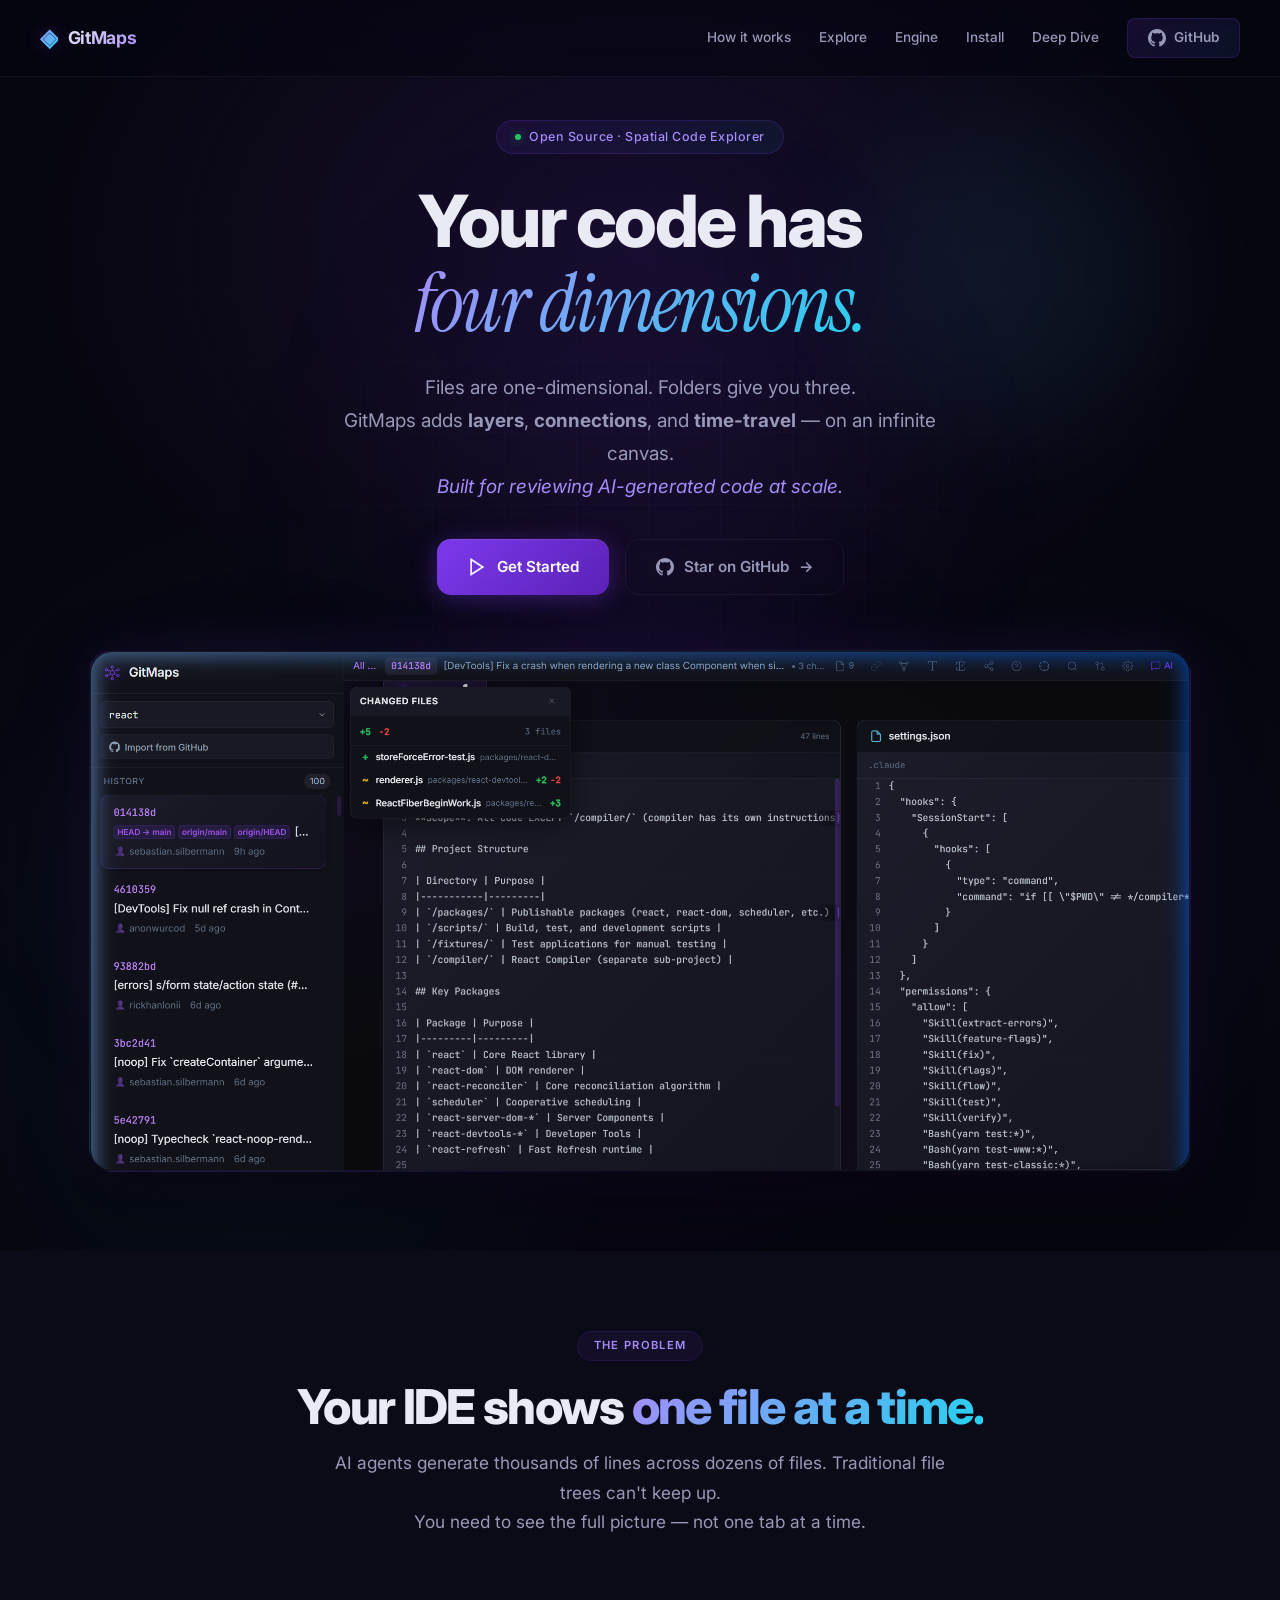
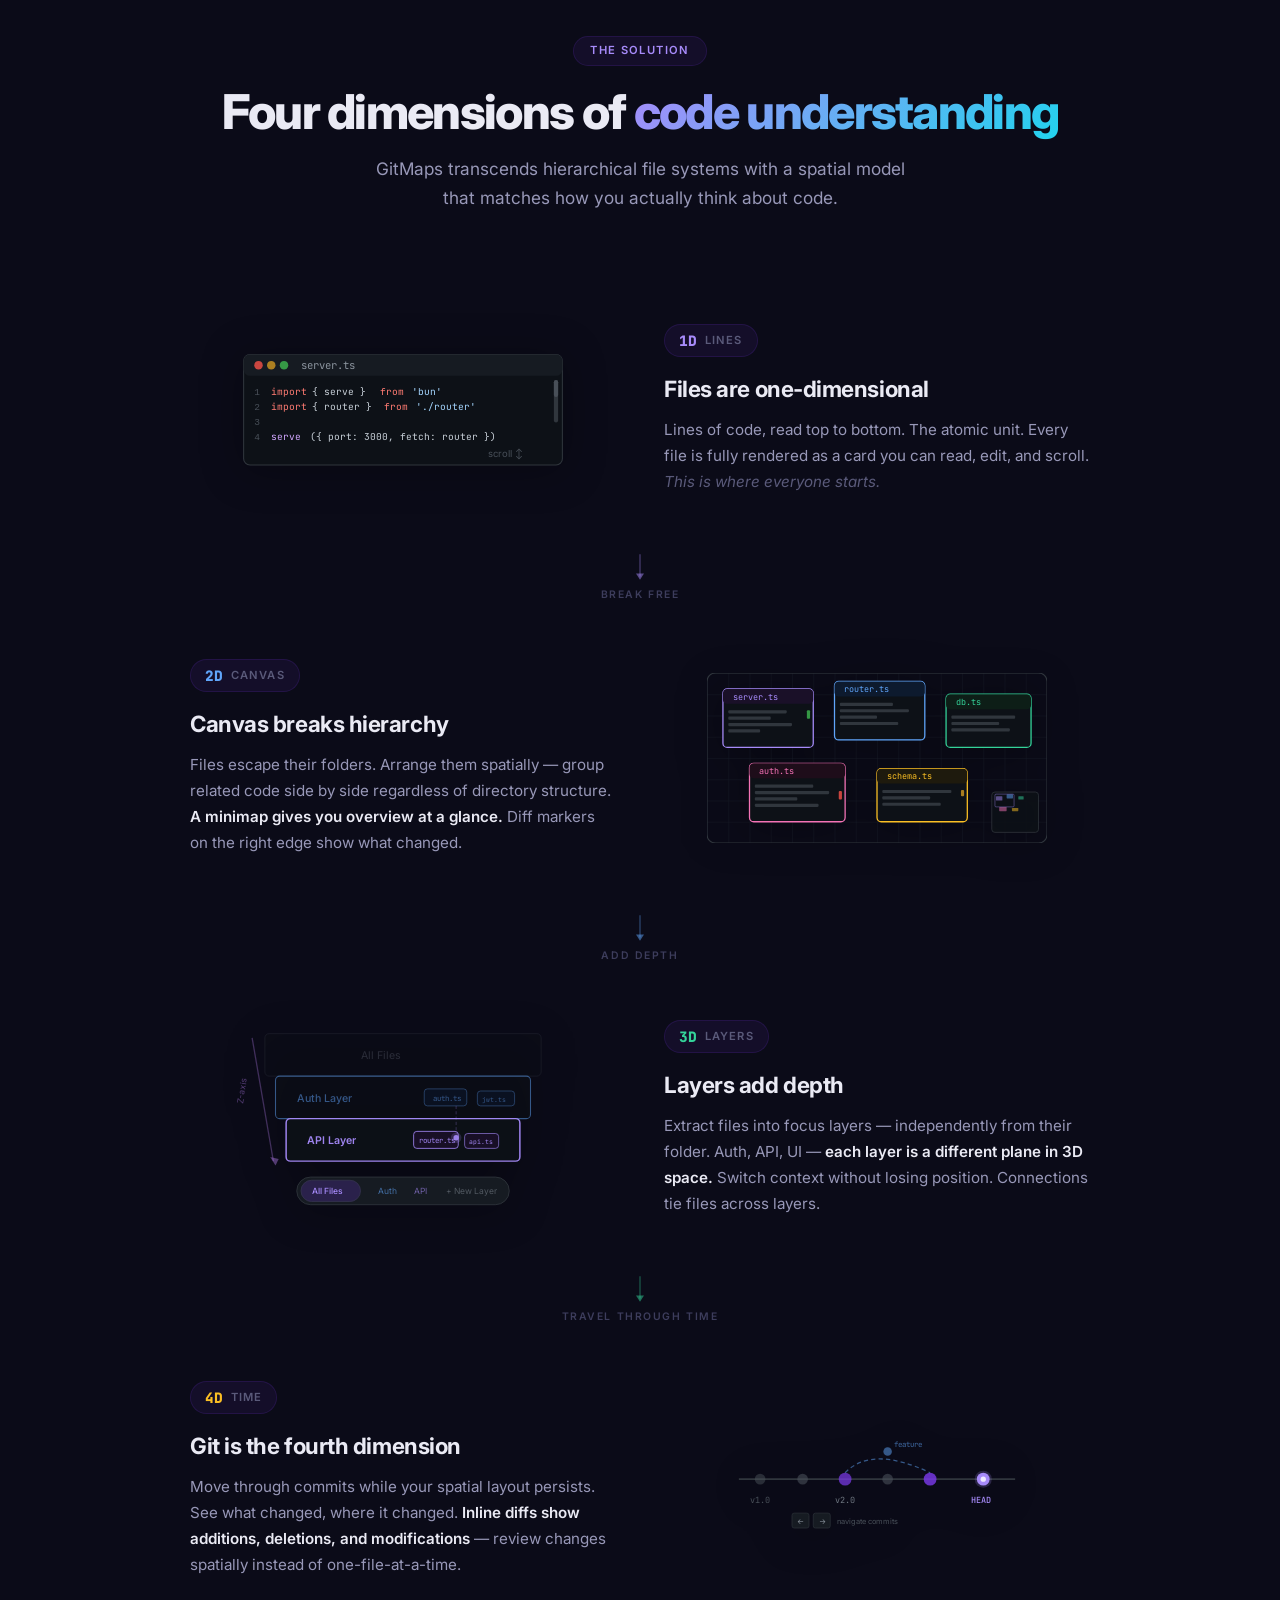
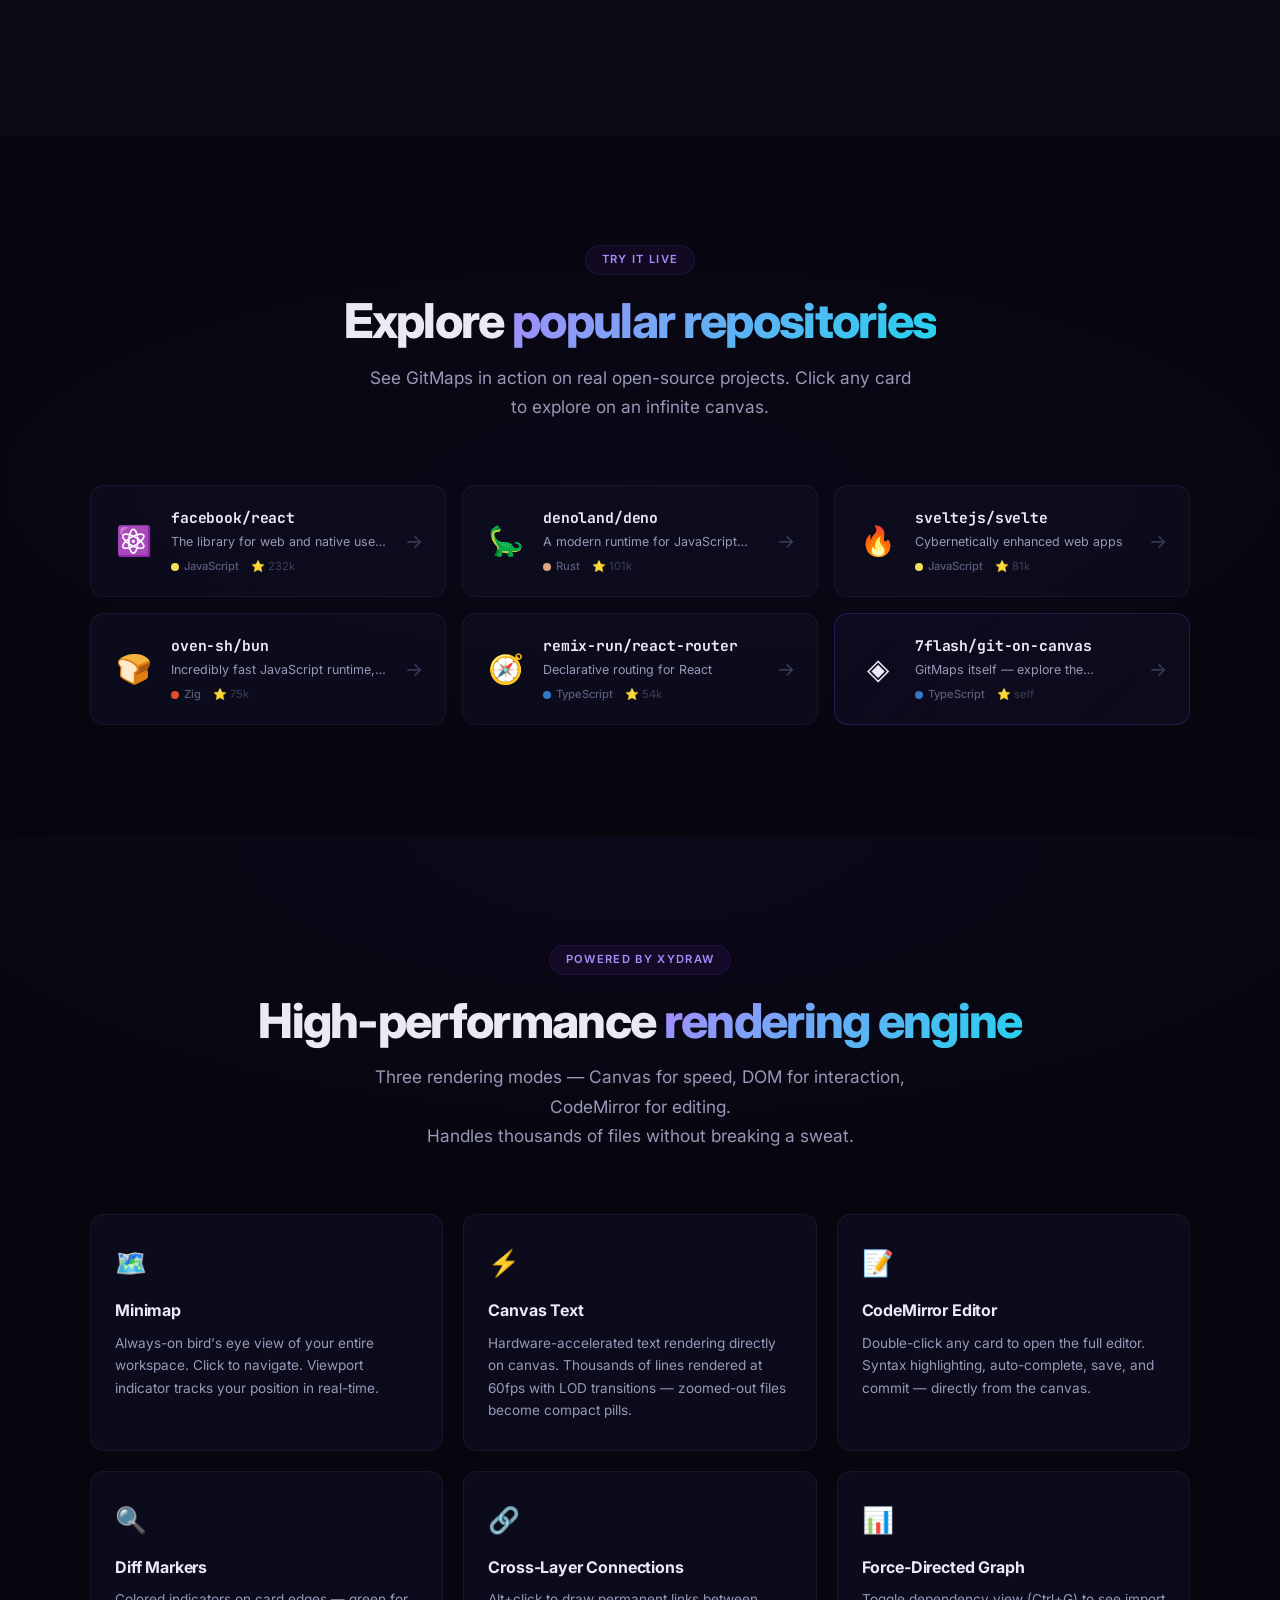
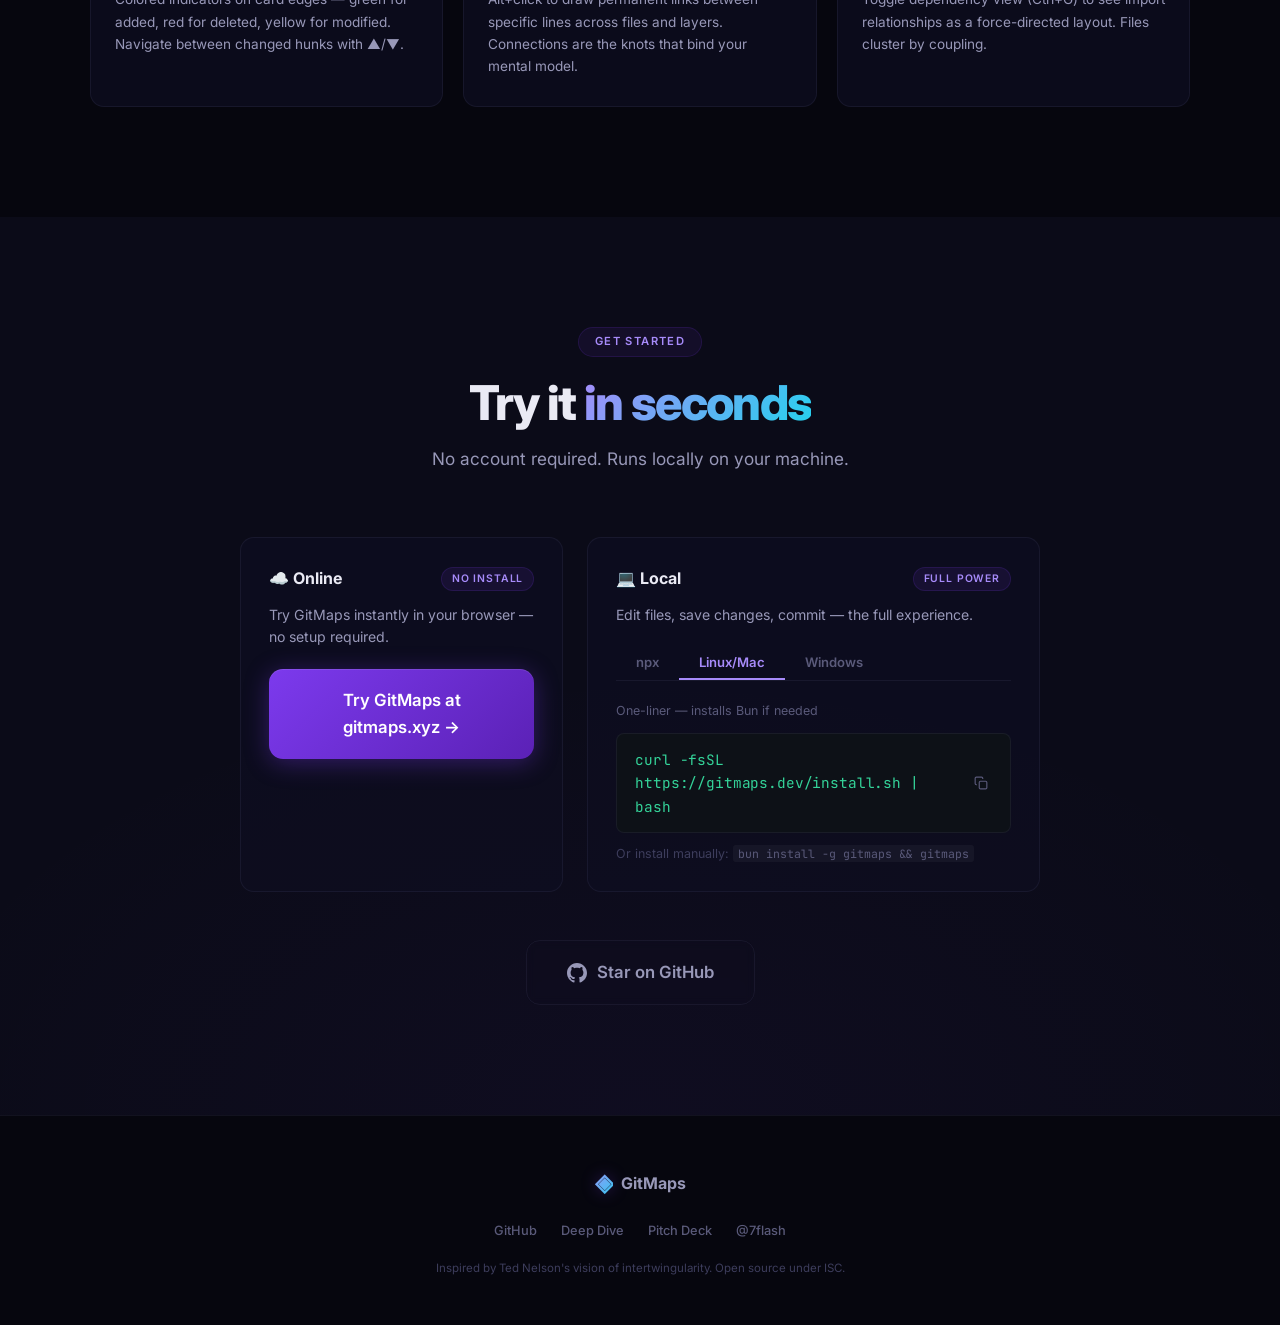
==== index.html @ e79a6ab9 "feat: add Explore Popular Repos section, fix hero image height, update URLs to gitmaps.xyz - Constra" ====
<!DOCTYPE html>
<html lang="en">

<head>
    <meta charset="UTF-8">
    <meta name="viewport" content="width=device-width, initial-scale=1.0">
    <title>GitMaps — Spatial Code Explorer</title>
    <meta name="description"
        content="Transcend the file tree. GitMaps renders knowledge on an infinite canvas — with layers, time-travel, and a minimap to never lose context. The universal formula for effective knowledge exploration.">
    <!-- Open Graph -->
    <meta property="og:type" content="website">
    <meta property="og:title" content="GitMaps — Four Dimensions of Code">
    <meta property="og:description"
        content="Your knowledge isn't a tree of files. It's a web of connections. GitMaps renders it on an infinite canvas — with layers, time-travel, and a minimap.">
    <meta property="og:image" content="https://gitmaps.xyz/hero.png">
    <meta property="og:url" content="https://gitmaps.xyz">
    <meta property="og:site_name" content="GitMaps">
    <!-- Twitter Card -->
    <meta name="twitter:card" content="summary_large_image">
    <meta name="twitter:title" content="GitMaps — Four Dimensions of Code">
    <meta name="twitter:description"
        content="Transcend the file tree. Infinite canvas + layers + connections + time-travel. The universal formula for knowledge exploration.">
    <meta name="twitter:image" content="https://gitmaps.xyz/hero.png">
    <!-- Theme -->
    <meta name="theme-color" content="#0a0e1a">
    <link rel="icon"
        href="data:image/svg+xml,<svg xmlns='http://www.w3.org/2000/svg' viewBox='0 0 100 100'><text y='.9em' font-size='90'>◈</text></svg>">
    <link rel="preconnect" href="https://fonts.googleapis.com">
    <link rel="preconnect" href="https://fonts.gstatic.com" crossorigin>
    <link
        href="https://fonts.googleapis.com/css2?family=Inter:wght@300;400;500;600;700;800;900&family=JetBrains+Mono:wght@400;500;700&family=Instrument+Serif:ital@0;1&display=swap"
        rel="stylesheet">
    <link rel="stylesheet" href="styles.css">
</head>

<body>
    <!-- ─── Navigation ──────────────────────────────────── -->
    <nav id="navbar">
        <div class="nav-inner">
            <a href="index.html" class="nav-logo">
                <span class="logo-icon">◈</span>
                <span class="logo-text">GitMaps</span>
            </a>
            <div class="nav-links">
                <a href="#dimensions">How it works</a>
                <a href="#explore">Explore</a>
                <a href="#engine">Engine</a>
                <a href="#install">Install</a>
                <a href="concepts.html">Deep Dive</a>
                <a href="https://github.com/7flash/git-on-canvas" class="nav-cta" target="_blank" rel="noopener">
                    <svg width="18" height="18" viewBox="0 0 24 24" fill="currentColor">
                        <path
                            d="M12 0c-6.626 0-12 5.373-12 12 0 5.302 3.438 9.8 8.207 11.387.599.111.793-.261.793-.577v-2.234c-3.338.726-4.033-1.416-4.033-1.416-.546-1.387-1.333-1.756-1.333-1.756-1.089-.745.083-.729.083-.729 1.205.084 1.839 1.237 1.839 1.237 1.07 1.834 2.807 1.304 3.492.997.107-.775.418-1.305.762-1.604-2.665-.305-5.467-1.334-5.467-5.931 0-1.311.469-2.381 1.236-3.221-.124-.303-.535-1.524.117-3.176 0 0 1.008-.322 3.301 1.23.957-.266 1.983-.399 3.003-.404 1.02.005 2.047.138 3.006.404 2.291-1.552 3.297-1.23 3.297-1.23.653 1.653.242 2.874.118 3.176.77.84 1.235 1.911 1.235 3.221 0 4.609-2.807 5.624-5.479 5.921.43.372.823 1.102.823 2.222v3.293c0 .319.192.694.801.576 4.765-1.589 8.199-6.086 8.199-11.386 0-6.627-5.373-12-12-12z" />
                    </svg>
                    GitHub
                </a>
            </div>
        </div>
    </nav>

    <!-- ─── Hero Section ────────────────────────────────── -->
    <section id="hero">
        <div class="hero-bg">
            <div class="hero-gradient"></div>
            <div class="hero-grid"></div>
            <div class="hero-glow"></div>
            <div class="hero-orb hero-orb--1"></div>
            <div class="hero-orb hero-orb--2"></div>
        </div>

        <div class="hero-content">
            <div class="hero-badge">
                <span class="badge-dot"></span>
                Open Source · Spatial Code Explorer
            </div>
            <h1>
                Your code has<br>
                <span class="hero-accent">four dimensions.</span>
            </h1>
            <p class="hero-sub">
                Files are one-dimensional. Folders give you three.<br>
                GitMaps adds <strong>layers</strong>, <strong>connections</strong>, and <strong>time-travel</strong> —
                on an infinite canvas.<br>
                <em>Built for reviewing AI-generated code at scale.</em>
            </p>
            <div class="hero-actions">
                <a href="#install" class="btn btn-primary">
                    <svg width="20" height="20" viewBox="0 0 24 24" fill="none" stroke="currentColor" stroke-width="2">
                        <polygon points="5 3 19 12 5 21 5 3" />
                    </svg>
                    Get Started
                </a>
                <a href="https://github.com/7flash/git-on-canvas" class="btn btn-ghost" target="_blank" rel="noopener">
                    <svg width="18" height="18" viewBox="0 0 24 24" fill="currentColor">
                        <path
                            d="M12 0c-6.626 0-12 5.373-12 12 0 5.302 3.438 9.8 8.207 11.387.599.111.793-.261.793-.577v-2.234c-3.338.726-4.033-1.416-4.033-1.416-.546-1.387-1.333-1.756-1.333-1.756-1.089-.745.083-.729.083-.729 1.205.084 1.839 1.237 1.839 1.237 1.07 1.834 2.807 1.304 3.492.997.107-.775.418-1.305.762-1.604-2.665-.305-5.467-1.334-5.467-5.931 0-1.311.469-2.381 1.236-3.221-.124-.303-.535-1.524.117-3.176 0 0 1.008-.322 3.301 1.23.957-.266 1.983-.399 3.003-.404 1.02.005 2.047.138 3.006.404 2.291-1.552 3.297-1.23 3.297-1.23.653 1.653.242 2.874.118 3.176.77.84 1.235 1.911 1.235 3.221 0 4.609-2.807 5.624-5.479 5.921.43.372.823 1.102.823 2.222v3.293c0 .319.192.694.801.576 4.765-1.589 8.199-6.086 8.199-11.386 0-6.627-5.373-12-12-12z" />
                    </svg>
                    Star on GitHub
                    <span class="btn-arrow">→</span>
                </a>
            </div>
        </div>
        <div class="hero-image-wrap">
            <div class="hero-image-glow"></div>
            <img src="hero.png"
                alt="GitMaps — React repository loaded on an infinite canvas with commit history, changed files, and code cards"
                class="hero-image" loading="eager" fetchpriority="high" decoding="async" width="1400" height="900"
                style="max-height: 520px; object-fit: cover; object-position: top;">
            <div class="hero-image-border"></div>
        </div>
    </section>

    <!-- ─── The Problem ──────────────────────────────────── -->
    <section id="problem">
        <div class="section-inner">
            <div class="section-header">
                <span class="section-tag">The Problem</span>
                <h2>Your IDE shows <span class="text-gradient">one file at a time.</span></h2>
                <p>AI agents generate thousands of lines across dozens of files. Traditional file trees can't keep
                    up.<br>
                    You need to see the full picture — not one tab at a time.</p>
            </div>
        </div>
    </section>

    <!-- ─── Four Dimensions ──────────────────────────────── -->
    <section id="dimensions">
        <div class="section-inner">
            <div class="section-header">
                <span class="section-tag">The Solution</span>
                <h2>Four dimensions of <span class="text-gradient">code understanding</span></h2>
                <p>GitMaps transcends hierarchical file systems with a spatial model that matches how you actually think
                    about code.</p>
            </div>

            <!-- Dimension Flow: Visual vertical progression -->
            <div class="dimension-flow">

                <!-- 1D: The Problem (files are lines) -->
                <div class="dim-step dim-step--1d">
                    <div class="dim-step-visual">
                        <svg viewBox="0 0 320 120" fill="none" class="dim-svg-lg">
                            <!-- Single file rendered as lines -->
                            <rect x="10" y="8" width="300" height="104" rx="6" fill="#0d1117" stroke="#30363d"
                                stroke-width="1" />
                            <rect x="10" y="8" width="300" height="20" rx="6" fill="#161b22" />
                            <circle cx="24" cy="18" r="4" fill="#f85149" opacity="0.8" />
                            <circle cx="36" cy="18" r="4" fill="#d29922" opacity="0.8" />
                            <circle cx="48" cy="18" r="4" fill="#3fb950" opacity="0.8" />
                            <text x="64" y="22" fill="#8b949e" font-size="10"
                                font-family="JetBrains Mono, monospace">server.ts</text>
                            <!-- Code lines -->
                            <text x="20" y="46" fill="#484f58" font-size="9" font-family="monospace">1</text>
                            <text x="36" y="46" fill="#ff7b72" font-size="9"
                                font-family="JetBrains Mono, monospace">import</text>
                            <text x="74" y="46" fill="#c9d1d9" font-size="9" font-family="JetBrains Mono, monospace">{
                                serve }</text>
                            <text x="138" y="46" fill="#ff7b72" font-size="9"
                                font-family="JetBrains Mono, monospace">from</text>
                            <text x="168" y="46" fill="#a5d6ff" font-size="9"
                                font-family="JetBrains Mono, monospace">'bun'</text>
                            <text x="20" y="60" fill="#484f58" font-size="9" font-family="monospace">2</text>
                            <text x="36" y="60" fill="#ff7b72" font-size="9"
                                font-family="JetBrains Mono, monospace">import</text>
                            <text x="74" y="60" fill="#c9d1d9" font-size="9" font-family="JetBrains Mono, monospace">{
                                router }</text>
                            <text x="142" y="60" fill="#ff7b72" font-size="9"
                                font-family="JetBrains Mono, monospace">from</text>
                            <text x="172" y="60" fill="#a5d6ff" font-size="9"
                                font-family="JetBrains Mono, monospace">'./router'</text>
                            <text x="20" y="74" fill="#484f58" font-size="9" font-family="monospace">3</text>
                            <text x="20" y="88" fill="#484f58" font-size="9" font-family="monospace">4</text>
                            <text x="36" y="88" fill="#d2a8ff" font-size="9"
                                font-family="JetBrains Mono, monospace">serve</text>
                            <text x="72" y="88" fill="#c9d1d9" font-size="9" font-family="JetBrains Mono, monospace">({
                                port: 3000, fetch: router })</text>
                            <!-- Scroll indicator -->
                            <rect x="302" y="32" width="4" height="40" rx="2" fill="#30363d" />
                            <rect x="302" y="32" width="4" height="16" rx="2" fill="#484f58" />
                            <!-- Arrow: you scroll ↕ -->
                            <text x="240" y="104" fill="#484f58" font-size="9" font-family="Inter, sans-serif">scroll
                                ↕</text>
                        </svg>
                    </div>
                    <div class="dim-step-content">
                        <div class="dim-badge-inline">
                            <span class="dim-num">1D</span>
                            <span class="dim-axis">Lines</span>
                        </div>
                        <h3>Files are one-dimensional</h3>
                        <p>Lines of code, read top to bottom. The atomic unit. Every file is fully rendered as a card
                            you can read, edit, and scroll. <em>This is where everyone starts.</em></p>
                    </div>
                </div>

                <!-- Connector arrow -->
                <div class="dim-connector">
                    <svg viewBox="0 0 40 40" width="32" height="32">
                        <path d="M20 4 L20 32" stroke="#a78bfa" stroke-width="1.5" opacity="0.4" />
                        <polygon points="20,36 15,28 25,28" fill="#a78bfa" opacity="0.5" />
                    </svg>
                    <span class="dim-connector-label">break free</span>
                </div>

                <!-- 2D: Canvas -->
                <div class="dim-step dim-step--2d">
                    <div class="dim-step-visual">
                        <svg viewBox="0 0 320 160" fill="none" class="dim-svg-lg">
                            <!-- Grid background -->
                            <defs>
                                <pattern id="canvasGrid" width="20" height="20" patternUnits="userSpaceOnUse">
                                    <path d="M 20 0 L 0 0 0 20" fill="none" stroke="#1e2430" stroke-width="0.5" />
                                </pattern>
                            </defs>
                            <rect width="320" height="160" fill="url(#canvasGrid)" rx="8" />
                            <rect width="320" height="160" fill="none" stroke="#30363d" stroke-width="1" rx="8" />
                            <!-- File cards scattered spatially -->
                            <g class="card-float-1">
                                <rect x="15" y="15" width="85" height="55" rx="4" fill="#0d1117" stroke="#a78bfa"
                                    stroke-width="1.2" />
                                <rect x="15" y="15" width="85" height="14" rx="4" fill="#1a1028" />
                                <text x="24" y="25" fill="#a78bfa" font-size="8"
                                    font-family="JetBrains Mono, monospace">server.ts</text>
                                <rect x="20" y="35" width="55" height="3" rx="1" fill="#30363d" />
                                <rect x="20" y="41" width="40" height="3" rx="1" fill="#30363d" />
                                <rect x="20" y="47" width="60" height="3" rx="1" fill="#30363d" />
                                <rect x="20" y="53" width="30" height="3" rx="1" fill="#30363d" />
                                <!-- Diff marker -->
                                <rect x="94" y="35" width="3" height="8" rx="1" fill="#3fb950" opacity="0.8" />
                            </g>
                            <g class="card-float-2">
                                <rect x="120" y="8" width="85" height="55" rx="4" fill="#0d1117" stroke="#60a5fa"
                                    stroke-width="1.2" />
                                <rect x="120" y="8" width="85" height="14" rx="4" fill="#0d1a2e" />
                                <text x="129" y="18" fill="#60a5fa" font-size="8"
                                    font-family="JetBrains Mono, monospace">router.ts</text>
                                <rect x="125" y="28" width="50" height="3" rx="1" fill="#30363d" />
                                <rect x="125" y="34" width="65" height="3" rx="1" fill="#30363d" />
                                <rect x="125" y="40" width="35" height="3" rx="1" fill="#30363d" />
                                <rect x="125" y="46" width="55" height="3" rx="1" fill="#30363d" />
                            </g>
                            <g class="card-float-3">
                                <rect x="225" y="20" width="80" height="50" rx="4" fill="#0d1117" stroke="#34d399"
                                    stroke-width="1.2" />
                                <rect x="225" y="20" width="80" height="14" rx="4" fill="#0d1e17" />
                                <text x="234" y="30" fill="#34d399" font-size="8"
                                    font-family="JetBrains Mono, monospace">db.ts</text>
                                <rect x="230" y="40" width="60" height="3" rx="1" fill="#30363d" />
                                <rect x="230" y="46" width="45" height="3" rx="1" fill="#30363d" />
                                <rect x="230" y="52" width="55" height="3" rx="1" fill="#30363d" />
                            </g>
                            <g class="card-float-4">
                                <rect x="40" y="85" width="90" height="55" rx="4" fill="#0d1117" stroke="#f472b6"
                                    stroke-width="1.2" />
                                <rect x="40" y="85" width="90" height="14" rx="4" fill="#1e0d1a" />
                                <text x="49" y="95" fill="#f472b6" font-size="8"
                                    font-family="JetBrains Mono, monospace">auth.ts</text>
                                <rect x="45" y="105" width="55" height="3" rx="1" fill="#30363d" />
                                <rect x="45" y="111" width="70" height="3" rx="1" fill="#30363d" />
                                <rect x="45" y="117" width="40" height="3" rx="1" fill="#30363d" />
                                <rect x="45" y="123" width="60" height="3" rx="1" fill="#30363d" />
                                <!-- Diff markers -->
                                <rect x="124" y="111" width="3" height="8" rx="1" fill="#f85149" opacity="0.8" />
                            </g>
                            <g class="card-float-5">
                                <rect x="160" y="90" width="85" height="50" rx="4" fill="#0d1117" stroke="#fbbf24"
                                    stroke-width="1.2" />
                                <rect x="160" y="90" width="85" height="14" rx="4" fill="#1e1a0d" />
                                <text x="169" y="100" fill="#fbbf24" font-size="8"
                                    font-family="JetBrains Mono, monospace">schema.ts</text>
                                <rect x="165" y="110" width="65" height="3" rx="1" fill="#30363d" />
                                <rect x="165" y="116" width="45" height="3" rx="1" fill="#30363d" />
                                <rect x="165" y="122" width="55" height="3" rx="1" fill="#30363d" />
                                <!-- Diff marker -->
                                <rect x="239" y="110" width="3" height="6" rx="1" fill="#d29922" opacity="0.8" />
                            </g>
                            <!-- Mini minimap in corner -->
                            <rect x="268" y="112" width="44" height="38" rx="3" fill="#0d1117" stroke="#30363d"
                                stroke-width="0.8" opacity="0.9" />
                            <rect x="272" y="116" width="6" height="4" rx="0.5" fill="#a78bfa" opacity="0.5" />
                            <rect x="282" y="114" width="6" height="4" rx="0.5" fill="#60a5fa" opacity="0.5" />
                            <rect x="293" y="116" width="5" height="3" rx="0.5" fill="#34d399" opacity="0.5" />
                            <rect x="275" y="126" width="7" height="4" rx="0.5" fill="#f472b6" opacity="0.5" />
                            <rect x="287" y="127" width="6" height="3" rx="0.5" fill="#fbbf24" opacity="0.5" />
                            <rect x="271" y="114" width="18" height="12" rx="1" fill="none" stroke="#a78bfa"
                                stroke-width="0.6" opacity="0.6" />
                        </svg>
                    </div>
                    <div class="dim-step-content">
                        <div class="dim-badge-inline">
                            <span class="dim-num">2D</span>
                            <span class="dim-axis">Canvas</span>
                        </div>
                        <h3>Canvas breaks hierarchy</h3>
                        <p>Files escape their folders. Arrange them spatially — group related code side by side
                            regardless of directory structure. <strong>A minimap gives you overview at a
                                glance.</strong> Diff markers on the right edge show what changed.</p>
                    </div>
                </div>

                <!-- Connector arrow -->
                <div class="dim-connector">
                    <svg viewBox="0 0 40 40" width="32" height="32">
                        <path d="M20 4 L20 32" stroke="#60a5fa" stroke-width="1.5" opacity="0.4" />
                        <polygon points="20,36 15,28 25,28" fill="#60a5fa" opacity="0.5" />
                    </svg>
                    <span class="dim-connector-label">add depth</span>
                </div>

                <!-- 3D: Layers -->
                <div class="dim-step dim-step--3d">
                    <div class="dim-step-visual">
                        <svg viewBox="0 0 320 180" fill="none" class="dim-svg-lg">
                            <!-- Layer stack with perspective -->
                            <!-- Back layer: All Files (faded) -->
                            <g opacity="0.25" transform="translate(0, 0)">
                                <rect x="30" y="10" width="260" height="40" rx="4" fill="#0d1117" stroke="#484f58"
                                    stroke-width="0.8" />
                                <text x="120" y="34" fill="#8b949e" font-size="10" font-family="Inter, sans-serif">All
                                    Files</text>
                            </g>
                            <!-- Mid layer: Auth -->
                            <g opacity="0.5" transform="translate(10, 20)">
                                <rect x="30" y="30" width="240" height="40" rx="4" fill="#0d1117" stroke="#60a5fa"
                                    stroke-width="1" />
                                <text x="50" y="54" fill="#60a5fa" font-size="10" font-family="Inter, sans-serif"
                                    font-weight="500">Auth Layer</text>
                                <rect x="170" y="42" width="40" height="16" rx="3" fill="#0d1a2e" stroke="#60a5fa"
                                    stroke-width="0.6" />
                                <text x="178" y="53" fill="#60a5fa" font-size="7"
                                    font-family="JetBrains Mono, monospace">auth.ts</text>
                                <rect x="220" y="44" width="35" height="14" rx="3" fill="#0d1a2e" stroke="#60a5fa"
                                    stroke-width="0.6" />
                                <text x="224" y="54" fill="#60a5fa" font-size="6"
                                    font-family="JetBrains Mono, monospace">jwt.ts</text>
                            </g>
                            <!-- Front layer: API (bright) -->
                            <g opacity="0.95" transform="translate(20, 40)">
                                <rect x="30" y="50" width="220" height="40" rx="4" fill="#0d1117" stroke="#a78bfa"
                                    stroke-width="1.4" />
                                <text x="50" y="74" fill="#a78bfa" font-size="10" font-family="Inter, sans-serif"
                                    font-weight="600">API Layer</text>
                                <rect x="150" y="62" width="42" height="16" rx="3" fill="#1a1028" stroke="#a78bfa"
                                    stroke-width="0.8" />
                                <text x="155" y="73" fill="#a78bfa" font-size="7"
                                    font-family="JetBrains Mono, monospace">router.ts</text>
                                <rect x="198" y="64" width="32" height="14" rx="3" fill="#1a1028" stroke="#a78bfa"
                                    stroke-width="0.6" />
                                <text x="202" y="74" fill="#a78bfa" font-size="6"
                                    font-family="JetBrains Mono, monospace">api.ts</text>
                            </g>
                            <!-- Z-axis arrow -->
                            <line x1="18" y1="14" x2="38" y2="130" stroke="#c084fc" stroke-width="1.2" opacity="0.3" />
                            <polygon points="40,134 35,126 43,128" fill="#c084fc" opacity="0.4" />
                            <text x="4" y="70" fill="#c084fc" font-size="8" font-family="Inter, sans-serif"
                                opacity="0.4" transform="rotate(-80, 10, 70)">Z-axis</text>
                            <!-- Connection dot between layers -->
                            <circle cx="210" cy="108" r="5" fill="#a78bfa" opacity="0.2" class="conn-pulse" />
                            <circle cx="210" cy="108" r="2.5" fill="#a78bfa" opacity="0.9" />
                            <line x1="210" y1="78" x2="210" y2="105" stroke="#a78bfa" stroke-width="0.8" opacity="0.3"
                                stroke-dasharray="3 2" />
                            <!-- Layer tab bar at bottom -->
                            <g transform="translate(60, 145)">
                                <rect x="0" y="0" width="200" height="26" rx="13" fill="#161b22" stroke="#30363d"
                                    stroke-width="0.8" />
                                <rect x="4" y="3" width="56" height="20" rx="10" fill="#7c3aed" opacity="0.2"
                                    stroke="#a78bfa" stroke-width="0.8" />
                                <text x="14" y="16" fill="#a78bfa" font-size="8" font-family="Inter, sans-serif"
                                    font-weight="500">All Files</text>
                                <text x="76" y="16" fill="#60a5fa" font-size="8" font-family="Inter, sans-serif"
                                    opacity="0.6">Auth</text>
                                <text x="110" y="16" fill="#a78bfa" font-size="8" font-family="Inter, sans-serif"
                                    opacity="0.6">API</text>
                                <text x="140" y="16" fill="#8b949e" font-size="8" font-family="Inter, sans-serif"
                                    opacity="0.5">+ New Layer</text>
                            </g>
                        </svg>
                    </div>
                    <div class="dim-step-content">
                        <div class="dim-badge-inline">
                            <span class="dim-num">3D</span>
                            <span class="dim-axis">Layers</span>
                        </div>
                        <h3>Layers add depth</h3>
                        <p>Extract files into focus layers — independently from their folder. Auth, API, UI —
                            <strong>each layer is a different plane in 3D space.</strong> Switch context without losing
                            position. Connections tie files across layers.
                        </p>
                    </div>
                </div>

                <!-- Connector arrow -->
                <div class="dim-connector">
                    <svg viewBox="0 0 40 40" width="32" height="32">
                        <path d="M20 4 L20 32" stroke="#34d399" stroke-width="1.5" opacity="0.4" />
                        <polygon points="20,36 15,28 25,28" fill="#34d399" opacity="0.5" />
                    </svg>
                    <span class="dim-connector-label">travel through time</span>
                </div>

                <!-- 4D: Time / Git -->
                <div class="dim-step dim-step--4d">
                    <div class="dim-step-visual">
                        <svg viewBox="0 0 320 100" fill="none" class="dim-svg-lg">
                            <!-- Git timeline -->
                            <line x1="30" y1="50" x2="290" y2="50" stroke="#30363d" stroke-width="1.5" />
                            <!-- Commit dots -->
                            <circle cx="50" cy="50" r="5" fill="#484f58" opacity="0.5" />
                            <circle cx="90" cy="50" r="5" fill="#484f58" opacity="0.6" />
                            <circle cx="130" cy="50" r="6" fill="#7c3aed" opacity="0.7" />
                            <circle cx="170" cy="50" r="5" fill="#484f58" opacity="0.6" />
                            <circle cx="210" cy="50" r="6" fill="#7c3aed" opacity="0.8" />
                            <!-- HEAD (bright) -->
                            <circle cx="260" cy="50" r="8" fill="#a78bfa" opacity="0.2" />
                            <circle cx="260" cy="50" r="6" fill="#a78bfa" />
                            <circle cx="260" cy="50" r="2.5" fill="#fff" opacity="0.8" />
                            <!-- Branch line -->
                            <path d="M130 44 Q155 18 210 44" stroke="#60a5fa" stroke-width="1.2" fill="none"
                                opacity="0.5" stroke-dasharray="4 3" />
                            <circle cx="170" cy="24" r="4" fill="#60a5fa" opacity="0.5" />
                            <text x="176" y="20" fill="#60a5fa" font-size="7" font-family="JetBrains Mono, monospace"
                                opacity="0.6">feature</text>
                            <!-- Labels -->
                            <text x="40" y="72" fill="#484f58" font-size="8"
                                font-family="JetBrains Mono, monospace">v1.0</text>
                            <text x="120" y="72" fill="#6e7681" font-size="8"
                                font-family="JetBrains Mono, monospace">v2.0</text>
                            <text x="248" y="72" fill="#a78bfa" font-size="8" font-family="JetBrains Mono, monospace"
                                font-weight="500">HEAD</text>
                            <!-- Arrow keys hint -->
                            <g transform="translate(80, 82)">
                                <rect x="0" y="0" width="16" height="14" rx="2" fill="#161b22" stroke="#30363d"
                                    stroke-width="0.6" />
                                <text x="5" y="10" fill="#8b949e" font-size="7" font-family="Inter, sans-serif">←</text>
                                <rect x="20" y="0" width="16" height="14" rx="2" fill="#161b22" stroke="#30363d"
                                    stroke-width="0.6" />
                                <text x="25" y="10" fill="#8b949e" font-size="7"
                                    font-family="Inter, sans-serif">→</text>
                                <text x="42" y="10" fill="#484f58" font-size="7"
                                    font-family="Inter, sans-serif">navigate commits</text>
                            </g>
                        </svg>
                    </div>
                    <div class="dim-step-content">
                        <div class="dim-badge-inline">
                            <span class="dim-num">4D</span>
                            <span class="dim-axis">Time</span>
                        </div>
                        <h3>Git is the fourth dimension</h3>
                        <p>Move through commits while your spatial layout persists. See what changed, where it changed.
                            <strong>Inline diffs show additions, deletions, and modifications</strong> — review changes
                            spatially instead of one-file-at-a-time.
                        </p>
                    </div>
                </div>
            </div>
        </div>
    </section>

    <!-- ─── Explore Popular Repos ────────────────────────── -->
    <section id="explore">
        <div class="section-inner">
            <div class="section-header">
                <span class="section-tag">Try it Live</span>
                <h2>Explore <span class="text-gradient">popular repositories</span></h2>
                <p>See GitMaps in action on real open-source projects. Click any card to explore on an infinite canvas.
                </p>
            </div>

            <div class="explore-grid">
                <a href="https://gitmaps.xyz/facebook/react" class="explore-card" target="_blank" rel="noopener">
                    <div class="explore-card-icon">⚛️</div>
                    <div class="explore-card-body">
                        <h3>facebook/react</h3>
                        <p>The library for web and native user interfaces</p>
                        <div class="explore-meta">
                            <span class="explore-lang" style="--lang-color: #f1e05a">JavaScript</span>
                            <span class="explore-stars">⭐ 232k</span>
                        </div>
                    </div>
                    <span class="explore-arrow">→</span>
                </a>

                <a href="https://gitmaps.xyz/denoland/deno" class="explore-card" target="_blank" rel="noopener">
                    <div class="explore-card-icon">🦕</div>
                    <div class="explore-card-body">
                        <h3>denoland/deno</h3>
                        <p>A modern runtime for JavaScript and TypeScript</p>
                        <div class="explore-meta">
                            <span class="explore-lang" style="--lang-color: #dea584">Rust</span>
                            <span class="explore-stars">⭐ 101k</span>
                        </div>
                    </div>
                    <span class="explore-arrow">→</span>
                </a>

                <a href="https://gitmaps.xyz/sveltejs/svelte" class="explore-card" target="_blank" rel="noopener">
                    <div class="explore-card-icon">🔥</div>
                    <div class="explore-card-body">
                        <h3>sveltejs/svelte</h3>
                        <p>Cybernetically enhanced web apps</p>
                        <div class="explore-meta">
                            <span class="explore-lang" style="--lang-color: #f1e05a">JavaScript</span>
                            <span class="explore-stars">⭐ 81k</span>
                        </div>
                    </div>
                    <span class="explore-arrow">→</span>
                </a>

                <a href="https://gitmaps.xyz/oven-sh/bun" class="explore-card" target="_blank" rel="noopener">
                    <div class="explore-card-icon">🍞</div>
                    <div class="explore-card-body">
                        <h3>oven-sh/bun</h3>
                        <p>Incredibly fast JavaScript runtime, bundler, test runner</p>
                        <div class="explore-meta">
                            <span class="explore-lang" style="--lang-color: #e34c26">Zig</span>
                            <span class="explore-stars">⭐ 75k</span>
                        </div>
                    </div>
                    <span class="explore-arrow">→</span>
                </a>

                <a href="https://gitmaps.xyz/remix-run/react-router" class="explore-card" target="_blank"
                    rel="noopener">
                    <div class="explore-card-icon">🧭</div>
                    <div class="explore-card-body">
                        <h3>remix-run/react-router</h3>
                        <p>Declarative routing for React</p>
                        <div class="explore-meta">
                            <span class="explore-lang" style="--lang-color: #3178c6">TypeScript</span>
                            <span class="explore-stars">⭐ 54k</span>
                        </div>
                    </div>
                    <span class="explore-arrow">→</span>
                </a>

                <a href="https://gitmaps.xyz/7flash/git-on-canvas" class="explore-card explore-card--self"
                    target="_blank" rel="noopener">
                    <div class="explore-card-icon">◈</div>
                    <div class="explore-card-body">
                        <h3>7flash/git-on-canvas</h3>
                        <p>GitMaps itself — explore the explorer!</p>
                        <div class="explore-meta">
                            <span class="explore-lang" style="--lang-color: #3178c6">TypeScript</span>
                            <span class="explore-stars">⭐ self</span>
                        </div>
                    </div>
                    <span class="explore-arrow">→</span>
                </a>
            </div>
        </div>
    </section>

    <!-- ─── Engine Section ──────────────────────────────── -->
    <section id="engine">
        <div class="section-inner">
            <div class="section-header">
                <span class="section-tag">Powered by xydraw</span>
                <h2>High-performance <span class="text-gradient">rendering engine</span></h2>
                <p>Three rendering modes — Canvas for speed, DOM for interaction, CodeMirror for editing.<br>
                    Handles thousands of files without breaking a sweat.</p>
            </div>

            <div class="engine-features">
                <div class="engine-card">
                    <div class="engine-icon">🗺️</div>
                    <h3>Minimap</h3>
                    <p>Always-on bird's eye view of your entire workspace. Click to navigate. Viewport indicator tracks
                        your position in real-time.</p>
                </div>
                <div class="engine-card">
                    <div class="engine-icon">⚡</div>
                    <h3>Canvas Text</h3>
                    <p>Hardware-accelerated text rendering directly on canvas. Thousands of lines rendered at 60fps with
                        LOD transitions — zoomed-out files become compact pills.</p>
                </div>
                <div class="engine-card">
                    <div class="engine-icon">📝</div>
                    <h3>CodeMirror Editor</h3>
                    <p>Double-click any card to open the full editor. Syntax highlighting, auto-complete, save, and
                        commit — directly from the canvas.</p>
                </div>
                <div class="engine-card">
                    <div class="engine-icon">🔍</div>
                    <h3>Diff Markers</h3>
                    <p>Colored indicators on card edges — green for added, red for deleted, yellow for modified.
                        Navigate between changed hunks with ▲/▼.</p>
                </div>
                <div class="engine-card">
                    <div class="engine-icon">🔗</div>
                    <h3>Cross-Layer Connections</h3>
                    <p>Alt+click to draw permanent links between specific lines across files and layers. Connections are
                        the knots that bind your mental model.</p>
                </div>
                <div class="engine-card">
                    <div class="engine-icon">📊</div>
                    <h3>Force-Directed Graph</h3>
                    <p>Toggle dependency view (Ctrl+G) to see import relationships as a force-directed layout. Files
                        cluster by coupling.</p>
                </div>
            </div>
        </div>
    </section>

    <!-- ─── Install Section ── ──────────────────────────── -->
    <section id="install">
        <div class="section-inner">
            <div class="section-header">
                <span class="section-tag">Get Started</span>
                <h2>Try it <span class="text-gradient">in seconds</span></h2>
                <p>No account required. Runs locally on your machine.</p>
            </div>

            <div class="install-methods">
                <!-- Online (always shown) -->
                <div class="install-card install-card--online">
                    <div class="install-card-header">
                        <span class="install-label">☁️ Online</span>
                        <span class="install-badge">No install</span>
                    </div>
                    <p class="install-desc">Try GitMaps instantly in your browser — no setup required.</p>
                    <a href="https://gitmaps.xyz" class="btn btn-primary btn-lg" style="width:100%;text-align:center;">
                        Try GitMaps at gitmaps.xyz →
                    </a>
                </div>

                <!-- Platform tabs -->
                <div class="install-card install-card--local">
                    <div class="install-card-header">
                        <span class="install-label">💻 Local</span>
                        <span class="install-badge">Full power</span>
                    </div>
                    <p class="install-desc">Edit files, save changes, commit — the full experience.</p>

                    <div class="install-tabs" id="installTabs">
                        <button class="install-tab active" data-tab="npx">npx</button>
                        <button class="install-tab" data-tab="linux">Linux/Mac</button>
                        <button class="install-tab" data-tab="windows">Windows</button>
                    </div>

                    <div class="install-panels">
                        <div class="install-panel active" id="panel-npx">
                            <div class="install-prereq">Requires <a href="https://bun.sh" target="_blank"
                                    rel="noopener">Bun</a> or <a href="https://nodejs.org" target="_blank"
                                    rel="noopener">Node.js 18+</a></div>
                            <div class="install-code">
                                <code>npx gitmaps</code>
                                <button class="copy-btn" data-copy="npx gitmaps" title="Copy to clipboard">
                                    <svg width="14" height="14" viewBox="0 0 24 24" fill="none" stroke="currentColor"
                                        stroke-width="2">
                                        <rect x="9" y="9" width="13" height="13" rx="2" />
                                        <path d="M5 15H4a2 2 0 01-2-2V4a2 2 0 012-2h9a2 2 0 012 2v1" />
                                    </svg>
                                </button>
                            </div>
                            <p class="install-note">Opens current directory. Use <code>npx gitmaps /path/to/repo</code>
                                for a specific repo.</p>
                        </div>
                        <div class="install-panel" id="panel-linux">
                            <div class="install-prereq">One-liner — installs Bun if needed</div>
                            <div class="install-code">
                                <code>curl -fsSL https://gitmaps.dev/install.sh | bash</code>
                                <button class="copy-btn" data-copy="curl -fsSL https://gitmaps.dev/install.sh | bash"
                                    title="Copy to clipboard">
                                    <svg width="14" height="14" viewBox="0 0 24 24" fill="none" stroke="currentColor"
                                        stroke-width="2">
                                        <rect x="9" y="9" width="13" height="13" rx="2" />
                                        <path d="M5 15H4a2 2 0 01-2-2V4a2 2 0 012-2h9a2 2 0 012 2v1" />
                                    </svg>
                                </button>
                            </div>
                            <p class="install-note">Or install manually: <code>bun install -g gitmaps && gitmaps</code>
                            </p>
                        </div>
                        <div class="install-panel" id="panel-windows">
                            <div class="install-prereq">PowerShell — installs Bun if needed</div>
                            <div class="install-code">
                                <code>irm https://gitmaps.dev/install.ps1 | iex</code>
                                <button class="copy-btn" data-copy="irm https://gitmaps.dev/install.ps1 | iex"
                                    title="Copy to clipboard">
                                    <svg width="14" height="14" viewBox="0 0 24 24" fill="none" stroke="currentColor"
                                        stroke-width="2">
                                        <rect x="9" y="9" width="13" height="13" rx="2" />
                                        <path d="M5 15H4a2 2 0 01-2-2V4a2 2 0 012-2h9a2 2 0 012 2v1" />
                                    </svg>
                                </button>
                            </div>
                            <p class="install-note">Or install manually: <code>bun install -g gitmaps; gitmaps</code>
                            </p>
                        </div>
                    </div>
                </div>
            </div>

            <!-- GitHub star CTA -->
            <div class="install-github">
                <a href="https://github.com/7flash/git-on-canvas" class="btn btn-ghost btn-lg" target="_blank"
                    rel="noopener">
                    <svg width="20" height="20" viewBox="0 0 24 24" fill="currentColor">
                        <path
                            d="M12 0c-6.626 0-12 5.373-12 12 0 5.302 3.438 9.8 8.207 11.387.599.111.793-.261.793-.577v-2.234c-3.338.726-4.033-1.416-4.033-1.416-.546-1.387-1.333-1.756-1.333-1.756-1.089-.745.083-.729.083-.729 1.205.084 1.839 1.237 1.839 1.237 1.07 1.834 2.807 1.304 3.492.997.107-.775.418-1.305.762-1.604-2.665-.305-5.467-1.334-5.467-5.931 0-1.311.469-2.381 1.236-3.221-.124-.303-.535-1.524.117-3.176 0 0 1.008-.322 3.301 1.23.957-.266 1.983-.399 3.003-.404 1.02.005 2.047.138 3.006.404 2.291-1.552 3.297-1.23 3.297-1.23.653 1.653.242 2.874.118 3.176.77.84 1.235 1.911 1.235 3.221 0 4.609-2.807 5.624-5.479 5.921.43.372.823 1.102.823 2.222v3.293c0 .319.192.694.801.576 4.765-1.589 8.199-6.086 8.199-11.386 0-6.627-5.373-12-12-12z" />
                    </svg>
                    Star on GitHub
                </a>
            </div>
        </div>
    </section>

    <!-- ─── Footer ──────────────────────────────────────── -->
    <footer>
        <div class="footer-inner">
            <div class="footer-logo">
                <span class="logo-icon">◈</span>
                <span>GitMaps</span>
            </div>
            <div class="footer-links">
                <a href="https://github.com/7flash/git-on-canvas" target="_blank" rel="noopener">GitHub</a>
                <a href="concepts.html">Deep Dive</a>
                <a href="pitch.html">Pitch Deck</a>
                <a href="https://github.com/7flash" target="_blank" rel="noopener">@7flash</a>
            </div>
            <p class="footer-copy">Inspired by Ted Nelson's vision of intertwingularity. Open source under ISC.</p>
        </div>
    </footer>

    <script src="script.js"></script>
    <script>
        // Platform auto-detect for install tabs
        (function () {
            const tabs = document.querySelectorAll('.install-tab');
            const panels = document.querySelectorAll('.install-panel');
            if (!tabs.length) return;

            // Auto-detect platform
            const ua = navigator.userAgent.toLowerCase();
            let defaultTab = 'npx'; // universal default
            if (ua.includes('win')) defaultTab = 'windows';
            else if (ua.includes('linux') || ua.includes('mac') || ua.includes('darwin')) defaultTab = 'linux';

            function switchTab(tabName) {
                tabs.forEach(t => {
                    t.classList.toggle('active', t.dataset.tab === tabName);
                });
                panels.forEach(p => {
                    p.classList.toggle('active', p.id === 'panel-' + tabName);
                });
            }

            // Set detected platform as default
            switchTab(defaultTab);

            tabs.forEach(tab => {
                tab.addEventListener('click', () => switchTab(tab.dataset.tab));
            });

            // Copy buttons
            document.querySelectorAll('.copy-btn').forEach(btn => {
                btn.addEventListener('click', () => {
                    const text = btn.dataset.copy;
                    navigator.clipboard.writeText(text).then(() => {
                        btn.innerHTML = '✓';
                        btn.style.color = '#3fb950';
                        setTimeout(() => {
                            btn.innerHTML = '<svg width="14" height="14" viewBox="0 0 24 24" fill="none" stroke="currentColor" stroke-width="2"><rect x="9" y="9" width="13" height="13" rx="2"/><path d="M5 15H4a2 2 0 01-2-2V4a2 2 0 012-2h9a2 2 0 012 2v1"/></svg>';
                            btn.style.color = '';
                        }, 1500);
                    });
                });
            });
        })();
    </script>
</body>

</html>
---- styles.css ----
/* ─── Design Tokens ───────────────────────────────────── */
:root {
    --bg-primary: #06060e;
    --bg-secondary: #0b0b18;
    --bg-tertiary: #101025;
    --bg-card: rgba(14, 14, 32, 0.75);
    --bg-card-hover: rgba(22, 22, 48, 0.85);
    --bg-glass: rgba(14, 14, 32, 0.5);
    --text-primary: #eaeaf4;
    --text-secondary: #9898b8;
    --text-muted: #5a5a7a;
    --text-dim: #3d3d5c;
    --accent: #7c3aed;
    --accent-light: #a78bfa;
    --accent-glow: rgba(124, 58, 237, 0.3);
    --accent-secondary: #3b82f6;
    --accent-blue: #60a5fa;
    --accent-cyan: #22d3ee;
    --accent-emerald: #34d399;
    --accent-amber: #fbbf24;
    --accent-rose: #fb7185;
    --green: #22c55e;
    --red: #ef4444;
    --border: rgba(128, 128, 180, 0.1);
    --border-hover: rgba(124, 58, 237, 0.3);
    --border-accent: rgba(124, 58, 237, 0.2);
    --radius-sm: 8px;
    --radius-md: 14px;
    --radius-lg: 22px;
    --radius-xl: 32px;
    --font-sans: 'Inter', -apple-system, BlinkMacSystemFont, sans-serif;
    --font-serif: 'Instrument Serif', Georgia, serif;
    --font-mono: 'JetBrains Mono', 'Fira Code', monospace;
    --shadow-sm: 0 2px 8px rgba(0, 0, 0, 0.4);
    --shadow-md: 0 8px 32px rgba(0, 0, 0, 0.5);
    --shadow-lg: 0 20px 60px rgba(0, 0, 0, 0.6);
    --shadow-glow: 0 0 60px rgba(124, 58, 237, 0.15);
    --transition: 0.25s cubic-bezier(0.4, 0, 0.2, 1);
    --transition-slow: 0.5s cubic-bezier(0.4, 0, 0.2, 1);
}

/* ─── Reset ───────────────────────────────────────────── */
*,
*::before,
*::after {
    margin: 0;
    padding: 0;
    box-sizing: border-box;
}

html {
    scroll-behavior: smooth;
    -webkit-font-smoothing: antialiased;
    -moz-osx-font-smoothing: grayscale;
}

body {
    font-family: var(--font-sans);
    background: var(--bg-primary);
    color: var(--text-primary);
    line-height: 1.6;
    overflow-x: hidden;
}

a {
    color: inherit;
    text-decoration: none;
}

img {
    max-width: 100%;
    display: block;
}

/* ─── Navigation ──────────────────────────────────────── */
#navbar {
    position: fixed;
    top: 0;
    left: 0;
    right: 0;
    z-index: 1000;
    padding: 18px 32px;
    background: rgba(6, 6, 14, 0.6);
    backdrop-filter: blur(20px) saturate(1.6);
    border-bottom: 1px solid var(--border);
    transition: all var(--transition);
}

#navbar.scrolled {
    padding: 10px 32px;
    background: rgba(6, 6, 14, 0.92);
}

.nav-inner {
    max-width: 1200px;
    margin: 0 auto;
    display: flex;
    align-items: center;
    justify-content: space-between;
}

.nav-logo {
    display: flex;
    align-items: center;
    gap: 10px;
    font-weight: 700;
    font-size: 1.1rem;
    letter-spacing: -0.02em;
}

.logo-icon {
    font-size: 1.5rem;
    background: linear-gradient(135deg, var(--accent-light), var(--accent-cyan));
    -webkit-background-clip: text;
    -webkit-text-fill-color: transparent;
    background-clip: text;
    filter: drop-shadow(0 0 8px var(--accent-glow));
}

.logo-text {
    background: linear-gradient(135deg, var(--text-primary), var(--accent-light));
    -webkit-background-clip: text;
    -webkit-text-fill-color: transparent;
    background-clip: text;
}

.nav-links {
    display: flex;
    align-items: center;
    gap: 28px;
}

.nav-links a {
    font-size: 0.85rem;
    font-weight: 500;
    color: var(--text-secondary);
    transition: color var(--transition);
    position: relative;
}

.nav-links a:hover {
    color: var(--text-primary);
}

.nav-links a::after {
    content: '';
    position: absolute;
    bottom: -4px;
    left: 0;
    width: 0;
    height: 2px;
    background: linear-gradient(90deg, var(--accent-light), var(--accent-cyan));
    transition: width var(--transition);
    border-radius: 1px;
}

.nav-links a:hover::after {
    width: 100%;
}

.nav-cta {
    display: flex !important;
    align-items: center;
    gap: 8px;
    padding: 8px 20px !important;
    background: linear-gradient(135deg, rgba(124, 58, 237, 0.15), rgba(59, 130, 246, 0.1));
    border: 1px solid var(--border-accent);
    border-radius: var(--radius-sm) !important;
    font-weight: 600 !important;
    transition: all var(--transition) !important;
}

.nav-cta::after {
    display: none !important;
}

.nav-cta:hover {
    background: rgba(124, 58, 237, 0.25) !important;
    border-color: rgba(124, 58, 237, 0.4) !important;
    color: var(--text-primary) !important;
    transform: translateY(-1px);
    box-shadow: 0 4px 16px rgba(124, 58, 237, 0.2);
}

/* ─── Buttons ─────────────────────────────────────────── */
.btn {
    display: inline-flex;
    align-items: center;
    gap: 10px;
    padding: 15px 30px;
    border-radius: var(--radius-md);
    font-weight: 600;
    font-size: 0.95rem;
    cursor: pointer;
    transition: all var(--transition);
    border: none;
    font-family: var(--font-sans);
    text-decoration: none;
    position: relative;
    overflow: hidden;
}

.btn::before {
    content: '';
    position: absolute;
    inset: 0;
    background: linear-gradient(135deg, rgba(255, 255, 255, 0.06), transparent);
    opacity: 0;
    transition: opacity var(--transition);
}

.btn:hover::before {
    opacity: 1;
}

.btn-primary {
    background: linear-gradient(135deg, var(--accent), #5b21b6);
    color: white;
    box-shadow: 0 4px 24px rgba(124, 58, 237, 0.35), inset 0 1px 0 rgba(255, 255, 255, 0.1);
}

.btn-primary:hover {
    transform: translateY(-2px);
    box-shadow: 0 8px 36px rgba(124, 58, 237, 0.5), inset 0 1px 0 rgba(255, 255, 255, 0.15);
}

.btn-ghost {
    background: transparent;
    color: var(--text-secondary);
    border: 1px solid var(--border);
    backdrop-filter: blur(4px);
}

.btn-ghost:hover {
    border-color: var(--border-hover);
    color: var(--text-primary);
    background: rgba(124, 58, 237, 0.08);
}

.btn-lg {
    padding: 18px 40px;
    font-size: 1.05rem;
}

.btn-arrow {
    transition: transform var(--transition);
}

.btn:hover .btn-arrow {
    transform: translateX(4px);
}

/* ─── Hero Section ────────────────────────────────────── */
#hero {
    position: relative;
    min-height: 100vh;
    display: flex;
    flex-direction: column;
    align-items: center;
    justify-content: center;
    padding: 120px 32px 80px;
    overflow: hidden;
}

.hero-bg {
    position: absolute;
    inset: 0;
    pointer-events: none;
}

.hero-gradient {
    position: absolute;
    inset: 0;
    background:
        radial-gradient(ellipse 80% 60% at 50% 20%, rgba(124, 58, 237, 0.14), transparent 60%),
        radial-gradient(ellipse 60% 80% at 20% 80%, rgba(34, 211, 238, 0.05), transparent 50%),
        radial-gradient(ellipse 50% 50% at 80% 70%, rgba(59, 130, 246, 0.06), transparent 50%);
}

.hero-grid {
    position: absolute;
    inset: 0;
    background-image:
        linear-gradient(rgba(128, 128, 200, 0.035) 1px, transparent 1px),
        linear-gradient(90deg, rgba(128, 128, 200, 0.035) 1px, transparent 1px);
    background-size: 72px 72px;
    mask-image: radial-gradient(ellipse 70% 55% at 50% 40%, black, transparent);
}

.hero-glow {
    position: absolute;
    top: 12%;
    left: 50%;
    width: 700px;
    height: 700px;
    transform: translateX(-50%);
    background: radial-gradient(circle, rgba(124, 58, 237, 0.1), transparent 60%);
    filter: blur(100px);
    animation: pulseGlow 8s ease-in-out infinite;
}

@keyframes pulseGlow {

    0%,
    100% {
        opacity: 0.5;
        transform: translateX(-50%) scale(1);
    }

    50% {
        opacity: 1;
        transform: translateX(-50%) scale(1.15);
    }
}

.hero-orb {
    position: absolute;
    border-radius: 50%;
    filter: blur(60px);
    pointer-events: none;
    animation: orbFloat 12s ease-in-out infinite;
}

.hero-orb--1 {
    width: 300px;
    height: 300px;
    top: 10%;
    right: 10%;
    background: rgba(34, 211, 238, 0.06);
    animation-delay: -2s;
}

.hero-orb--2 {
    width: 400px;
    height: 400px;
    bottom: 15%;
    left: 5%;
    background: rgba(124, 58, 237, 0.05);
    animation-delay: -6s;
}

@keyframes orbFloat {

    0%,
    100% {
        transform: translate(0, 0);
    }

    33% {
        transform: translate(20px, -30px);
    }

    66% {
        transform: translate(-15px, 15px);
    }
}

.hero-content {
    position: relative;
    z-index: 2;
    text-align: center;
    max-width: 840px;
    margin-bottom: 56px;
}

.hero-badge {
    display: inline-flex;
    align-items: center;
    gap: 8px;
    padding: 6px 18px;
    background: linear-gradient(135deg, rgba(124, 58, 237, 0.1), rgba(34, 211, 238, 0.06));
    border: 1px solid rgba(124, 58, 237, 0.2);
    border-radius: 100px;
    font-size: 0.78rem;
    font-weight: 500;
    color: var(--accent-light);
    margin-bottom: 28px;
    letter-spacing: 0.04em;
}

.badge-dot {
    width: 6px;
    height: 6px;
    border-radius: 50%;
    background: var(--green);
    box-shadow: 0 0 10px rgba(34, 197, 94, 0.6);
    animation: blink 2s infinite;
}

@keyframes blink {

    0%,
    100% {
        opacity: 1;
    }

    50% {
        opacity: 0.3;
    }
}

#hero h1 {
    font-size: clamp(2.6rem, 6.5vw, 4.5rem);
    font-weight: 800;
    line-height: 1.08;
    letter-spacing: -0.035em;
    margin-bottom: 24px;
}

.hero-accent {
    font-family: var(--font-serif);
    font-style: italic;
    font-weight: 400;
    font-size: 1.12em;
    background: linear-gradient(135deg, var(--accent-light), var(--accent-cyan));
    -webkit-background-clip: text;
    -webkit-text-fill-color: transparent;
    background-clip: text;
}

.hero-sub {
    font-size: 1.18rem;
    line-height: 1.75;
    color: var(--text-secondary);
    max-width: 620px;
    margin: 0 auto 36px;
}

.hero-sub em {
    color: var(--accent-light);
    font-style: italic;
}

.hero-actions {
    display: flex;
    gap: 16px;
    justify-content: center;
    flex-wrap: wrap;
}

.hero-image-wrap {
    position: relative;
    z-index: 2;
    max-width: 1100px;
    width: 100%;
    margin: 0 auto;
}

.hero-image-glow {
    position: absolute;
    inset: -60px;
    background: radial-gradient(circle at center, rgba(124, 58, 237, 0.12), transparent 55%);
    filter: blur(80px);
    z-index: -1;
}

.hero-image {
    width: 100%;
    border-radius: var(--radius-lg);
    border: 1px solid var(--border);
    box-shadow: var(--shadow-lg), var(--shadow-glow);
}

.hero-image-border {
    position: absolute;
    inset: -1px;
    border-radius: var(--radius-lg);
    border: 1px solid transparent;
    background: linear-gradient(135deg, rgba(124, 58, 237, 0.3), transparent 40%, transparent 60%, rgba(34, 211, 238, 0.2));
    -webkit-mask: linear-gradient(#fff 0 0) content-box, linear-gradient(#fff 0 0);
    mask: linear-gradient(#fff 0 0) content-box, linear-gradient(#fff 0 0);
    -webkit-mask-composite: xor;
    mask-composite: exclude;
    pointer-events: none;
}

/* ─── Section Shared ──────────────────────────────────── */
section {
    padding: 110px 32px;
}

.section-inner {
    max-width: 1100px;
    margin: 0 auto;
}

.section-header {
    text-align: center;
    margin-bottom: 64px;
}

.section-tag {
    display: inline-block;
    font-size: 0.7rem;
    font-weight: 600;
    text-transform: uppercase;
    letter-spacing: 0.12em;
    color: var(--accent-light);
    padding: 5px 16px;
    background: rgba(124, 58, 237, 0.08);
    border: 1px solid rgba(124, 58, 237, 0.15);
    border-radius: 100px;
    margin-bottom: 18px;
}

.section-header h2 {
    font-size: clamp(1.8rem, 4.5vw, 3rem);
    font-weight: 800;
    letter-spacing: -0.035em;
    margin-bottom: 14px;
    line-height: 1.15;
}

.text-gradient {
    background: linear-gradient(135deg, var(--accent-light), var(--accent-cyan));
    -webkit-background-clip: text;
    -webkit-text-fill-color: transparent;
    background-clip: text;
}

.section-header p {
    font-size: 1.08rem;
    color: var(--text-secondary);
    max-width: 560px;
    margin: 0 auto;
    line-height: 1.7;
}

/* ─── Problem Section ────────────────────────────────── */
#problem {
    padding: 80px 32px 40px;
    background: var(--bg-secondary);
}

#problem .section-header {
    margin-bottom: 0;
}

#problem .section-header p {
    max-width: 640px;
}

/* ─── Dimension Flow ─────────────────────────────────── */
#dimensions {
    background: var(--bg-secondary);
    padding-top: 60px;
}

.dimension-flow {
    display: flex;
    flex-direction: column;
    align-items: center;
    gap: 0;
}

.dim-step {
    display: grid;
    grid-template-columns: 1fr 1fr;
    gap: 48px;
    align-items: center;
    max-width: 900px;
    width: 100%;
    padding: 40px 0;
    opacity: 0;
    transform: translateY(24px);
    transition: all 0.6s ease-out;
}

.dim-step.visible {
    opacity: 1;
    transform: translateY(0);
}

/* Alternate layout: even steps flip visual/text */
.dim-step--2d,
.dim-step--4d {
    direction: rtl;
}

.dim-step--2d>*,
.dim-step--4d>* {
    direction: ltr;
}

.dim-step-visual {
    display: flex;
    align-items: center;
    justify-content: center;
}

.dim-svg-lg {
    width: 100%;
    max-width: 340px;
    height: auto;
    filter: drop-shadow(0 4px 20px rgba(0, 0, 0, 0.3));
}

.dim-step-content {
    padding: 8px 0;
}

.dim-badge-inline {
    display: inline-flex;
    align-items: center;
    gap: 8px;
    margin-bottom: 14px;
    padding: 4px 14px;
    border-radius: 100px;
    background: rgba(124, 58, 237, 0.08);
    border: 1px solid rgba(124, 58, 237, 0.15);
}

.dim-num {
    font-size: 0.9rem;
    font-weight: 800;
    font-family: var(--font-mono);
}

.dim-step--1d .dim-num {
    color: #a78bfa;
}

.dim-step--2d .dim-num {
    color: #60a5fa;
}

.dim-step--3d .dim-num {
    color: #34d399;
}

.dim-step--4d .dim-num {
    color: #fbbf24;
}

.dim-axis {
    font-size: 0.7rem;
    text-transform: uppercase;
    letter-spacing: 0.1em;
    font-weight: 600;
    color: var(--text-muted);
}

.dim-step-content h3 {
    font-size: 1.4rem;
    font-weight: 700;
    letter-spacing: -0.02em;
    margin-bottom: 10px;
    color: var(--text-primary);
}

.dim-step-content p {
    font-size: 0.95rem;
    line-height: 1.7;
    color: var(--text-secondary);
}

.dim-step-content em {
    color: var(--text-muted);
    font-style: italic;
}

.dim-step-content strong {
    color: var(--text-primary);
    font-weight: 600;
}

/* Connector between dimension steps */
.dim-connector {
    display: flex;
    flex-direction: column;
    align-items: center;
    gap: 4px;
    padding: 8px 0;
    opacity: 0;
    transition: opacity 0.5s ease 0.3s;
}

.dim-connector.visible {
    opacity: 1;
}

.dim-connector-label {
    font-size: 0.65rem;
    font-weight: 600;
    text-transform: uppercase;
    letter-spacing: 0.15em;
    color: var(--text-dim);
}

/* Float animations for 2D canvas cards */
@keyframes cardFloat1 {

    0%,
    100% {
        transform: translate(0, 0);
    }

    50% {
        transform: translate(3px, -5px);
    }
}

@keyframes cardFloat2 {

    0%,
    100% {
        transform: translate(0, 0);
    }

    50% {
        transform: translate(-4px, 3px);
    }
}

@keyframes cardFloat3 {

    0%,
    100% {
        transform: translate(0, 0);
    }

    50% {
        transform: translate(5px, 4px);
    }
}

.card-float-1 {
    animation: cardFloat1 8s ease-in-out infinite;
}

.card-float-2 {
    animation: cardFloat2 10s ease-in-out infinite;
    animation-delay: -2s;
}

.card-float-3 {
    animation: cardFloat3 9s ease-in-out infinite;
    animation-delay: -4s;
}

.card-float-4 {
    animation: cardFloat2 11s ease-in-out infinite;
    animation-delay: -6s;
}

.card-float-5 {
    animation: cardFloat1 7s ease-in-out infinite;
    animation-delay: -3s;
}

/* Connection pulse animation */
@keyframes connPulse {

    0%,
    100% {
        r: 5;
        opacity: 0.2;
    }

    50% {
        r: 9;
        opacity: 0.08;
    }
}

.conn-pulse {
    animation: connPulse 2s ease-in-out infinite;
}


/* ─── Explore Section ────────────────────────────────── */
#explore {
    background: var(--bg-primary);
    position: relative;
}

#explore::before {
    content: '';
    position: absolute;
    inset: 0;
    background: radial-gradient(ellipse 80% 50% at 50% 50%, rgba(124, 58, 237, 0.04), transparent);
    pointer-events: none;
}

.explore-grid {
    display: grid;
    grid-template-columns: repeat(3, 1fr);
    gap: 16px;
}

.explore-card {
    display: flex;
    align-items: center;
    gap: 16px;
    padding: 20px 22px;
    background: var(--bg-card);
    border: 1px solid var(--border);
    border-radius: var(--radius-md);
    text-decoration: none;
    color: inherit;
    transition: all var(--transition);
    position: relative;
    overflow: hidden;
}

.explore-card::before {
    content: '';
    position: absolute;
    top: 0;
    left: 0;
    right: 0;
    height: 2px;
    background: linear-gradient(90deg, var(--accent-light), var(--accent-cyan));
    opacity: 0;
    transition: opacity var(--transition);
}

.explore-card:hover {
    border-color: var(--border-hover);
    background: var(--bg-card-hover);
    transform: translateY(-3px);
    box-shadow: 0 8px 32px rgba(0, 0, 0, 0.3);
}

.explore-card:hover::before {
    opacity: 1;
}

.explore-card--self {
    border-color: rgba(124, 58, 237, 0.25);
    background: linear-gradient(135deg, rgba(124, 58, 237, 0.06), var(--bg-card));
}

.explore-card-icon {
    font-size: 1.8rem;
    flex-shrink: 0;
    width: 42px;
    text-align: center;
}

.explore-card-body {
    flex: 1;
    min-width: 0;
}

.explore-card-body h3 {
    font-size: 0.92rem;
    font-weight: 700;
    font-family: var(--font-mono);
    letter-spacing: -0.01em;
    margin-bottom: 3px;
    white-space: nowrap;
    overflow: hidden;
    text-overflow: ellipsis;
}

.explore-card-body p {
    font-size: 0.78rem;
    color: var(--text-secondary);
    line-height: 1.4;
    margin-bottom: 8px;
    display: -webkit-box;
    -webkit-line-clamp: 1;
    line-clamp: 1;
    -webkit-box-orient: vertical;
    overflow: hidden;
}

.explore-meta {
    display: flex;
    align-items: center;
    gap: 12px;
}

.explore-lang {
    font-size: 0.7rem;
    font-weight: 500;
    color: var(--text-muted);
    display: flex;
    align-items: center;
    gap: 5px;
}

.explore-lang::before {
    content: '';
    width: 8px;
    height: 8px;
    border-radius: 50%;
    background: var(--lang-color, #8b949e);
}

.explore-stars {
    font-size: 0.7rem;
    color: var(--text-dim);
}

.explore-arrow {
    font-size: 1.2rem;
    color: var(--text-dim);
    transition: transform var(--transition), color var(--transition);
    flex-shrink: 0;
}

.explore-card:hover .explore-arrow {
    transform: translateX(4px);
    color: var(--accent-light);
}

@media (max-width: 900px) {
    .explore-grid {
        grid-template-columns: repeat(2, 1fr);
    }
}

@media (max-width: 600px) {
    .explore-grid {
        grid-template-columns: 1fr;
    }
}


/* ─── Engine Section ─────────────────────────────────── */
#engine {
    background: var(--bg-primary);
    position: relative;
}

#engine::before {
    content: '';
    position: absolute;
    inset: 0;
    background: radial-gradient(ellipse 80% 40% at 50% 0%, rgba(124, 58, 237, 0.05), transparent);
    pointer-events: none;
}

.engine-features {
    display: grid;
    grid-template-columns: repeat(3, 1fr);
    gap: 20px;
}

.engine-card {
    background: var(--bg-card);
    border: 1px solid var(--border);
    border-radius: var(--radius-md);
    padding: 28px 24px;
    transition: all var(--transition);
    position: relative;
    overflow: hidden;
}

.engine-card::before {
    content: '';
    position: absolute;
    top: 0;
    left: 0;
    right: 0;
    height: 2px;
    background: linear-gradient(90deg, var(--accent-light), var(--accent-cyan));
    opacity: 0;
    transition: opacity var(--transition);
}

.engine-card:hover {
    border-color: var(--border-hover);
    background: var(--bg-card-hover);
    transform: translateY(-4px);
    box-shadow: 0 8px 32px rgba(0, 0, 0, 0.3);
}

.engine-card:hover::before {
    opacity: 1;
}

.engine-icon {
    font-size: 1.6rem;
    margin-bottom: 14px;
}

.engine-card h3 {
    font-size: 1rem;
    font-weight: 700;
    margin-bottom: 8px;
    letter-spacing: -0.01em;
}

.engine-card p {
    font-size: 0.85rem;
    color: var(--text-secondary);
    line-height: 1.65;
}


/* ─── Install Section ────────────────────────────────── */
#install {
    background: var(--bg-secondary);
    position: relative;
}

#install::before {
    content: '';
    position: absolute;
    inset: 0;
    background: radial-gradient(ellipse 60% 50% at 50% 100%, rgba(124, 58, 237, 0.04), transparent);
    pointer-events: none;
}

.install-methods {
    display: grid;
    grid-template-columns: 1fr 1.4fr;
    gap: 24px;
    max-width: 800px;
    margin: 0 auto;
}

.install-card {
    background: var(--bg-card);
    border: 1px solid var(--border);
    border-radius: var(--radius-md);
    padding: 28px;
    transition: all var(--transition);
}

.install-card:hover {
    border-color: var(--border-hover);
}

.install-card-header {
    display: flex;
    align-items: center;
    justify-content: space-between;
    margin-bottom: 12px;
}

.install-label {
    font-size: 1rem;
    font-weight: 700;
}

.install-badge {
    font-size: 0.65rem;
    font-weight: 600;
    text-transform: uppercase;
    letter-spacing: 0.08em;
    color: var(--accent-light);
    background: rgba(124, 58, 237, 0.1);
    border: 1px solid rgba(124, 58, 237, 0.15);
    padding: 3px 10px;
    border-radius: 100px;
}

.install-desc {
    font-size: 0.88rem;
    color: var(--text-secondary);
    margin-bottom: 20px;
    line-height: 1.6;
}

/* Install tabs */
.install-tabs {
    display: flex;
    gap: 0;
    border-bottom: 1px solid var(--border);
    margin-bottom: 20px;
}

.install-tab {
    padding: 8px 20px;
    font-size: 0.82rem;
    font-weight: 600;
    color: var(--text-muted);
    background: none;
    border: none;
    cursor: pointer;
    border-bottom: 2px solid transparent;
    transition: all var(--transition);
    font-family: var(--font-sans);
}

.install-tab:hover {
    color: var(--text-secondary);
}

.install-tab.active {
    color: var(--accent-light);
    border-bottom-color: var(--accent-light);
}

.install-panel {
    display: none;
}

.install-panel.active {
    display: block;
}

.install-prereq {
    font-size: 0.78rem;
    color: var(--text-muted);
    margin-bottom: 12px;
}

.install-prereq a {
    color: var(--accent-blue);
    text-decoration: underline;
    text-underline-offset: 2px;
}

.install-code {
    display: flex;
    align-items: center;
    justify-content: space-between;
    gap: 12px;
    background: #0d1117;
    border: 1px solid var(--border);
    border-radius: var(--radius-sm);
    padding: 14px 18px;
    margin-bottom: 12px;
}

.install-code code {
    font-family: var(--font-mono);
    font-size: 0.9rem;
    color: var(--accent-emerald);
    letter-spacing: -0.01em;
}

.copy-btn {
    background: none;
    border: none;
    cursor: pointer;
    color: var(--text-muted);
    padding: 4px;
    border-radius: 4px;
    transition: all var(--transition);
    display: flex;
    align-items: center;
    flex-shrink: 0;
}

.copy-btn:hover {
    color: var(--text-primary);
    background: rgba(255, 255, 255, 0.05);
}

.install-note {
    font-size: 0.78rem;
    color: var(--text-dim);
    line-height: 1.5;
}

.install-note code {
    font-family: var(--font-mono);
    font-size: 0.72rem;
    color: var(--text-muted);
    background: rgba(255, 255, 255, 0.04);
    padding: 1px 5px;
    border-radius: 3px;
}

.install-github {
    text-align: center;
    margin-top: 48px;
}


/* ─── Footer ──────────────────────────────────────────── */
footer {
    padding: 48px 32px;
    background: var(--bg-primary);
    border-top: 1px solid var(--border);
}

.footer-inner {
    max-width: 1100px;
    margin: 0 auto;
    display: flex;
    flex-direction: column;
    align-items: center;
    gap: 18px;
}

.footer-logo {
    display: flex;
    align-items: center;
    gap: 8px;
    font-weight: 700;
    font-size: 1rem;
    color: var(--text-secondary);
}

.footer-links {
    display: flex;
    gap: 24px;
    flex-wrap: wrap;
    justify-content: center;
}

.footer-links a {
    font-size: 0.8rem;
    color: var(--text-muted);
    font-weight: 500;
    transition: color var(--transition);
}

.footer-links a:hover {
    color: var(--text-primary);
}

.footer-copy {
    font-size: 0.72rem;
    color: var(--text-dim);
    text-align: center;
}


/* ─── Scroll Reveal Animations ────────────────────────── */
.section-header,
.dim-step,
.dim-connector,
.engine-card,
.install-card {
    opacity: 0;
    transform: translateY(24px);
    transition: all 0.6s ease-out;
}

.section-header.visible,
.dim-step.visible,
.dim-connector.visible,
.engine-card.visible,
.install-card.visible {
    opacity: 1;
    transform: translateY(0);
}


/* ─── Responsive ──────────────────────────────────────── */
@media (max-width: 900px) {

    .dim-step,
    .dim-step--2d,
    .dim-step--4d {
        grid-template-columns: 1fr;
        gap: 24px;
        direction: ltr;
    }

    .dim-step>* {
        direction: ltr;
    }

    .engine-features {
        grid-template-columns: repeat(2, 1fr);
    }

    .install-methods {
        grid-template-columns: 1fr;
    }
}

@media (max-width: 600px) {
    section {
        padding: 60px 20px;
    }

    #hero {
        padding: 100px 20px 60px;
    }

    .nav-links {
        gap: 14px;
    }

    .nav-links a {
        font-size: 0.78rem;
    }

    .engine-features {
        grid-template-columns: 1fr;
    }

    .hero-actions {
        flex-direction: column;
        align-items: center;
    }

    .install-tabs {
        overflow-x: auto;
    }

    .install-code code {
        font-size: 0.78rem;
    }

    #hero h1 {
        font-size: clamp(2rem, 8vw, 3rem);
    }
}
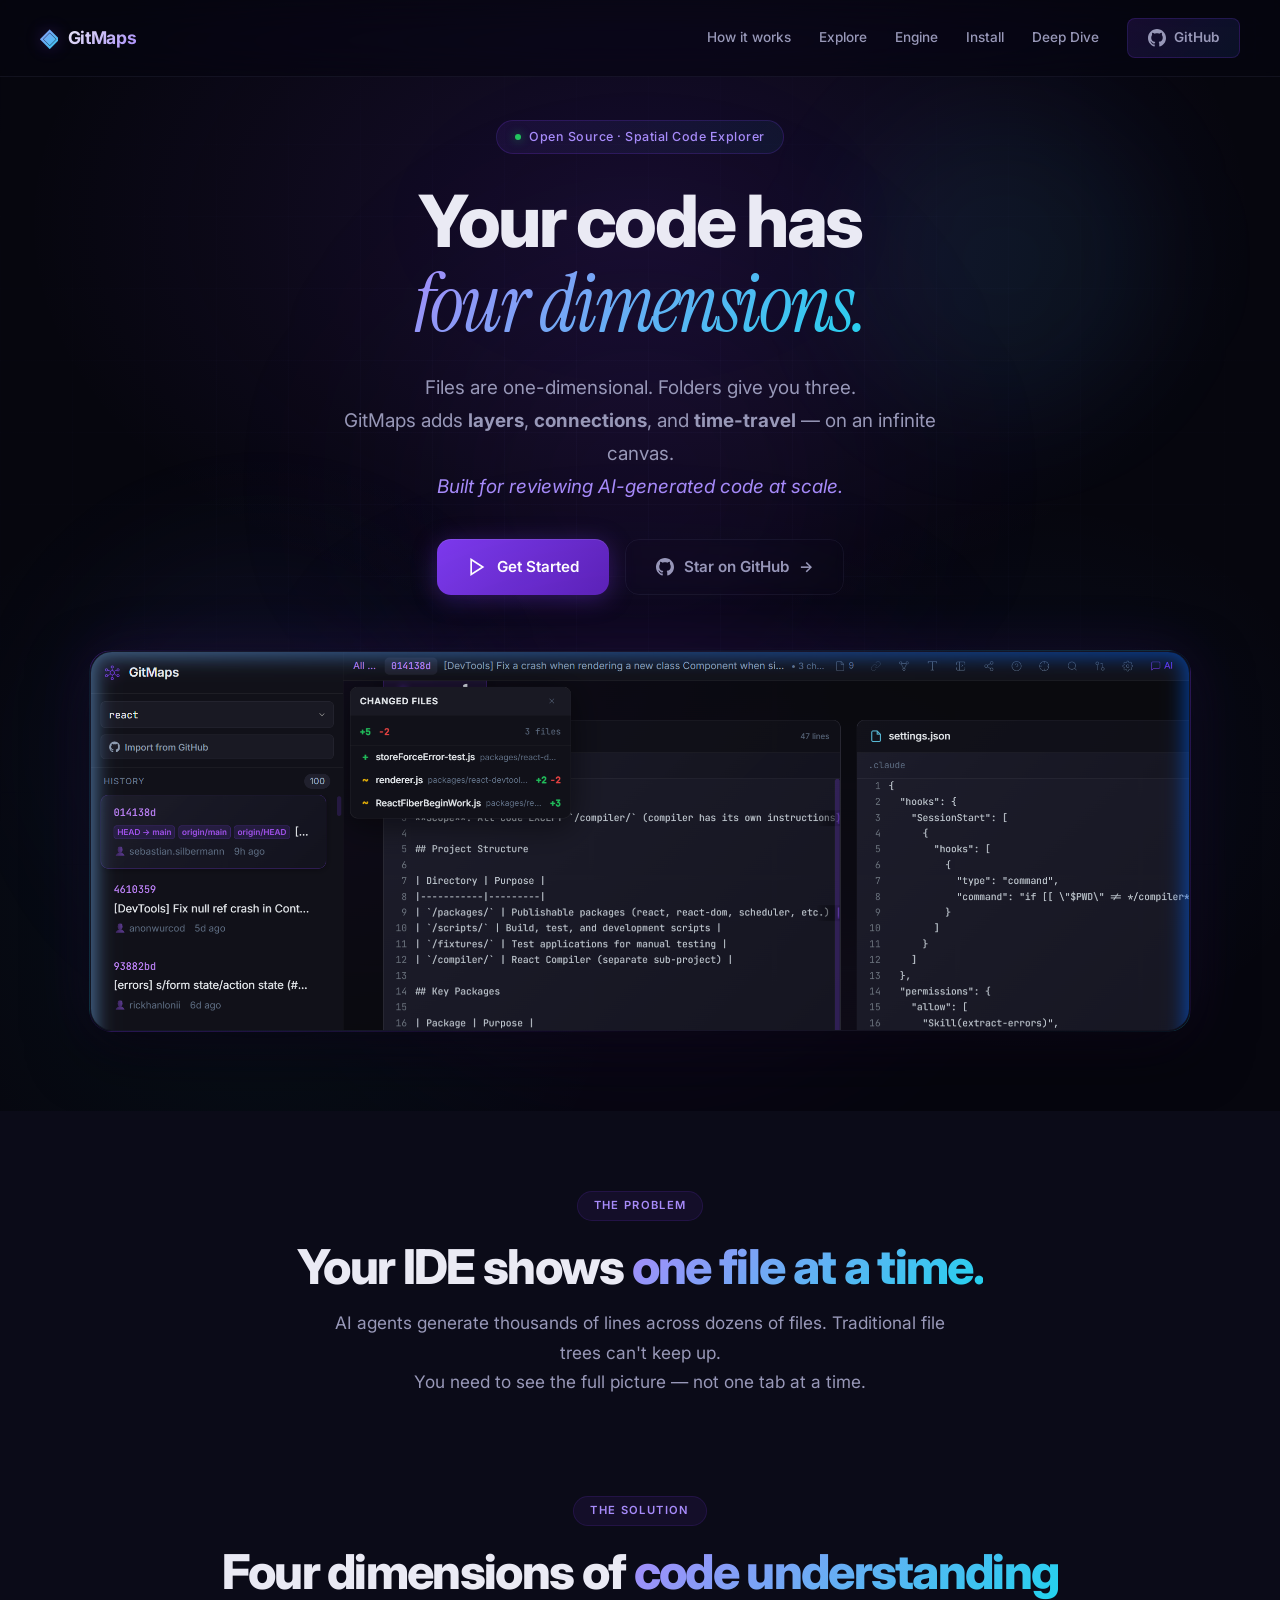
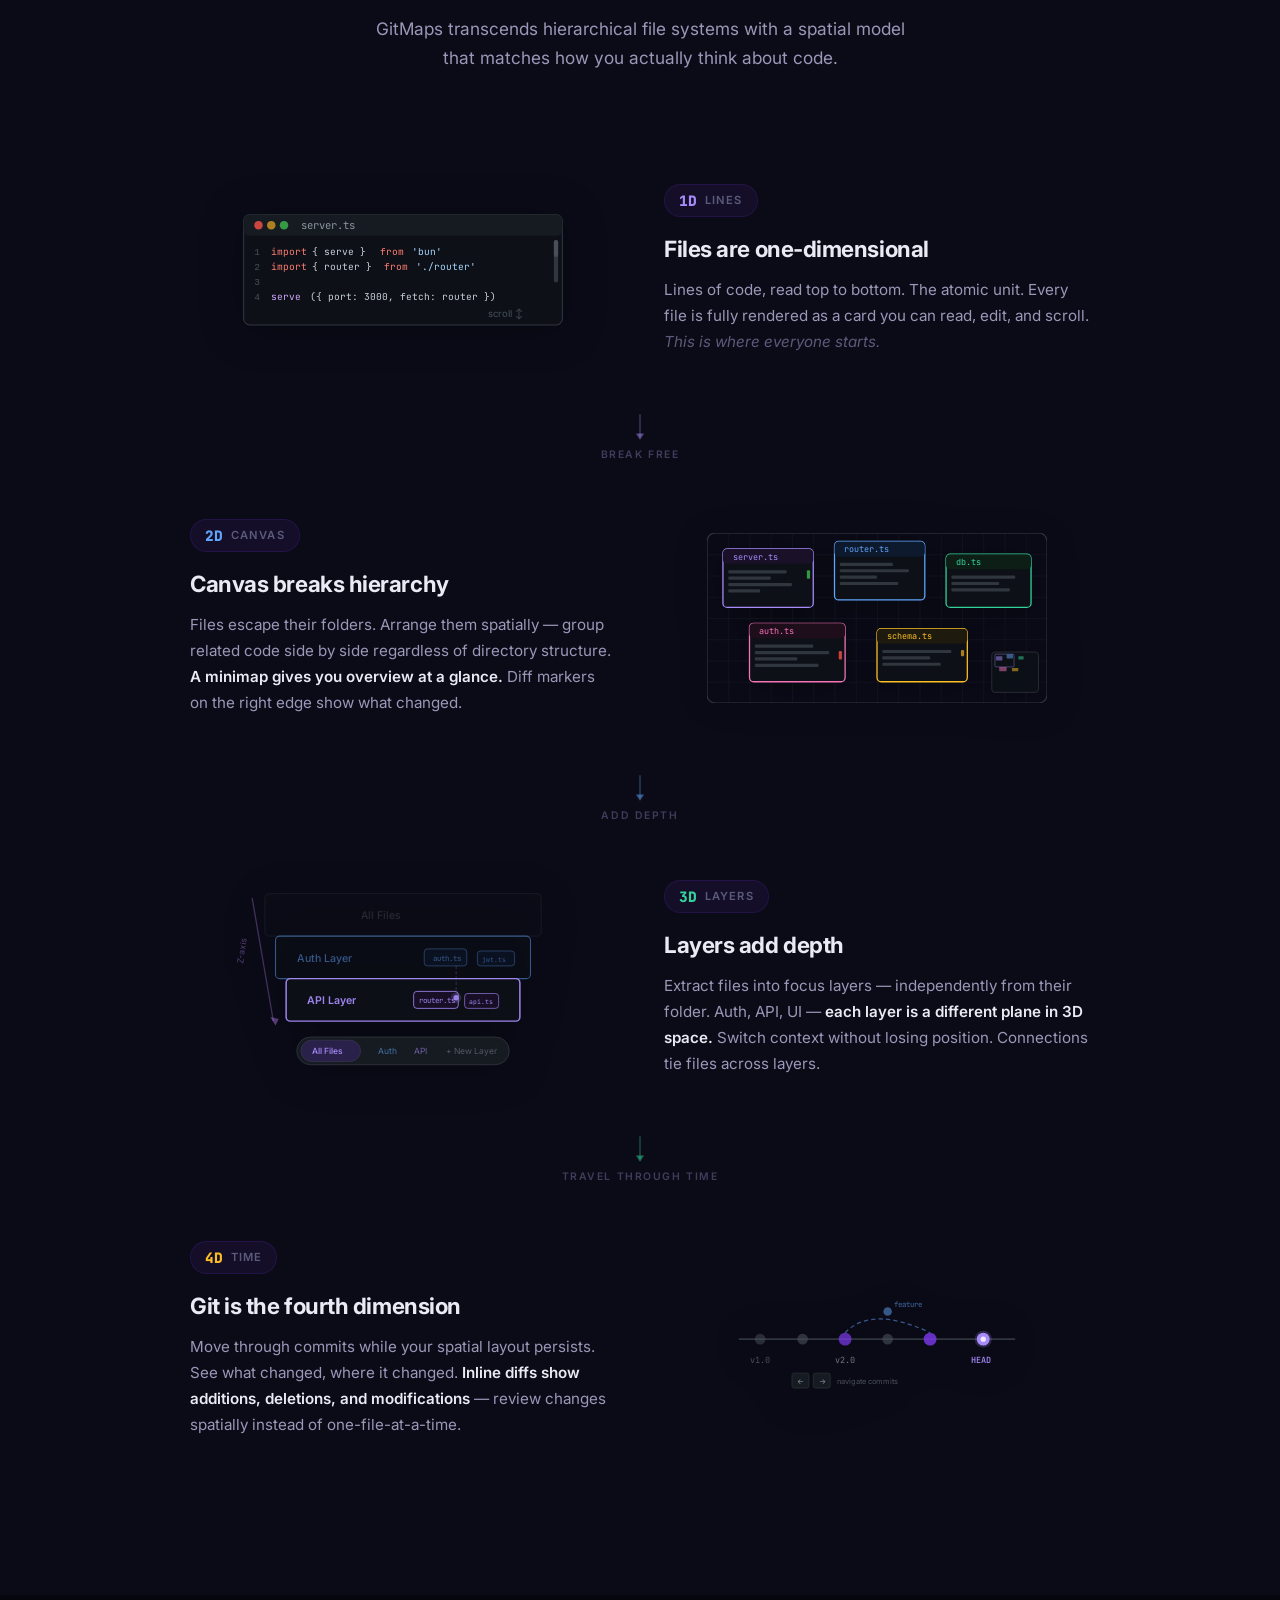
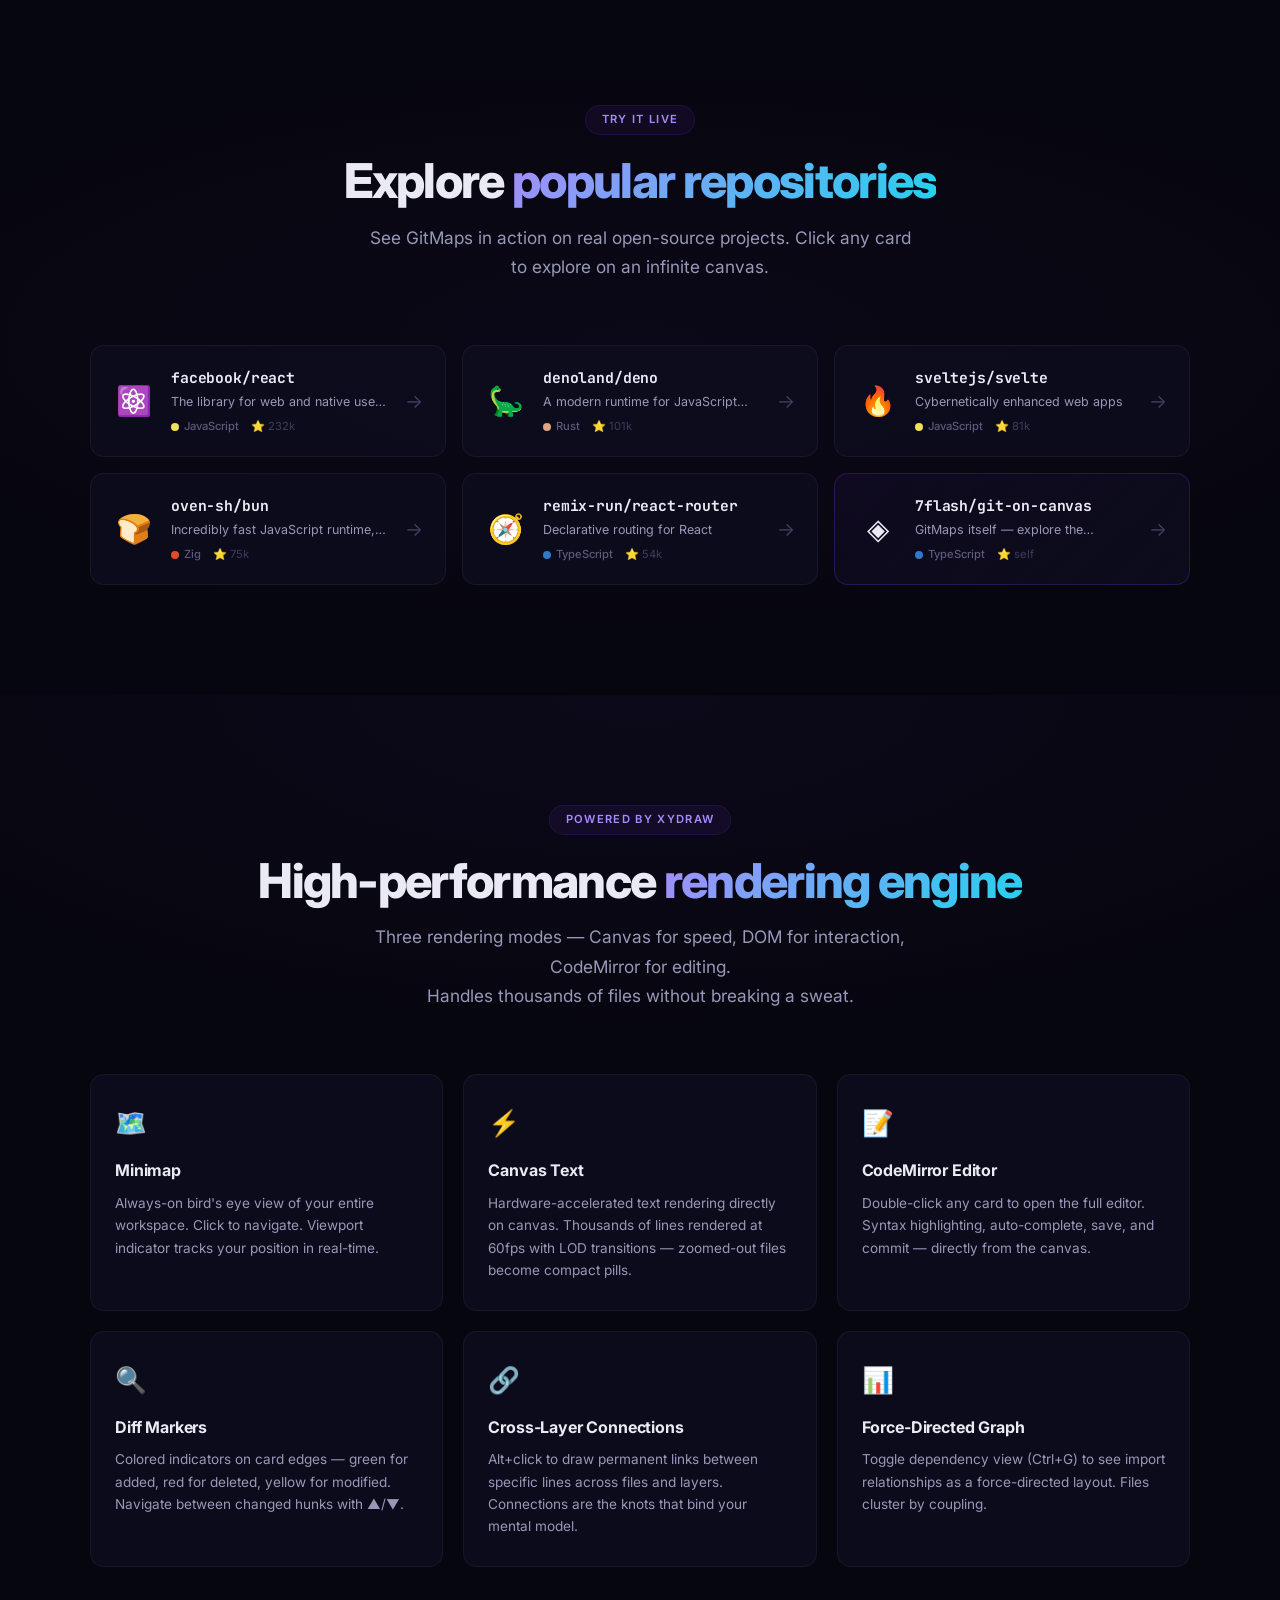
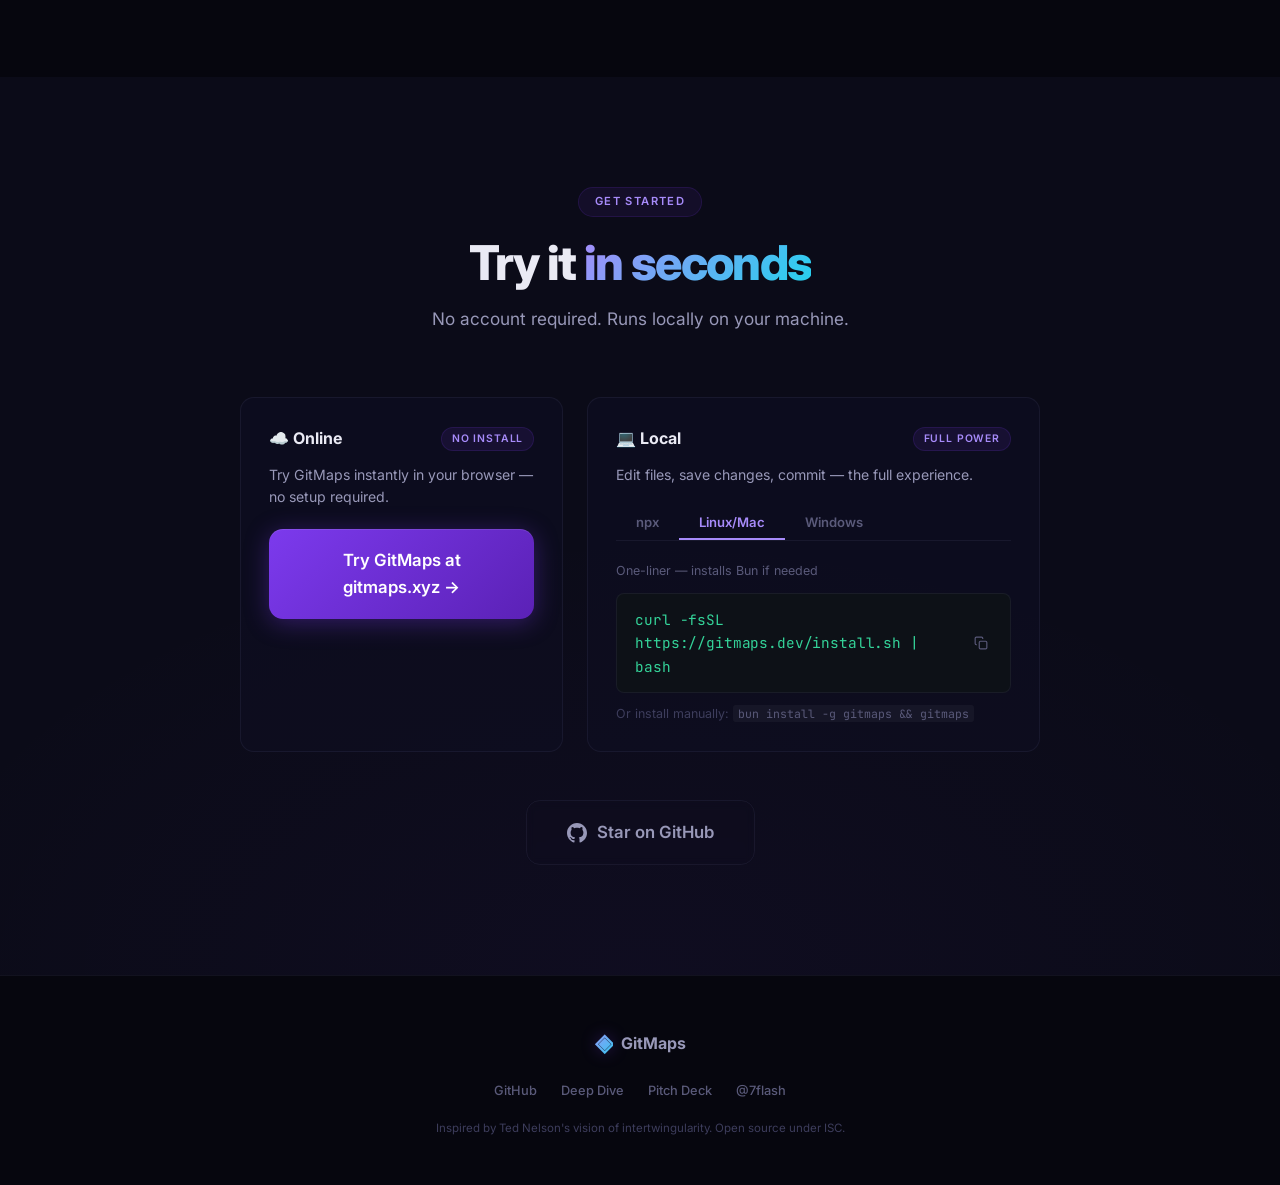
==== commit 70d6fbb2: "fix: reduce hero image max-height from 520px to 380px" ====
--- a/index.html
+++ b/index.html
@@ -105,7 +105,7 @@
             <img src="hero.png"
                 alt="GitMaps — React repository loaded on an infinite canvas with commit history, changed files, and code cards"
                 class="hero-image" loading="eager" fetchpriority="high" decoding="async" width="1400" height="900"
-                style="max-height: 520px; object-fit: cover; object-position: top;">
+                style="max-height: 380px; object-fit: cover; object-position: top;">
             <div class="hero-image-border"></div>
         </div>
     </section>
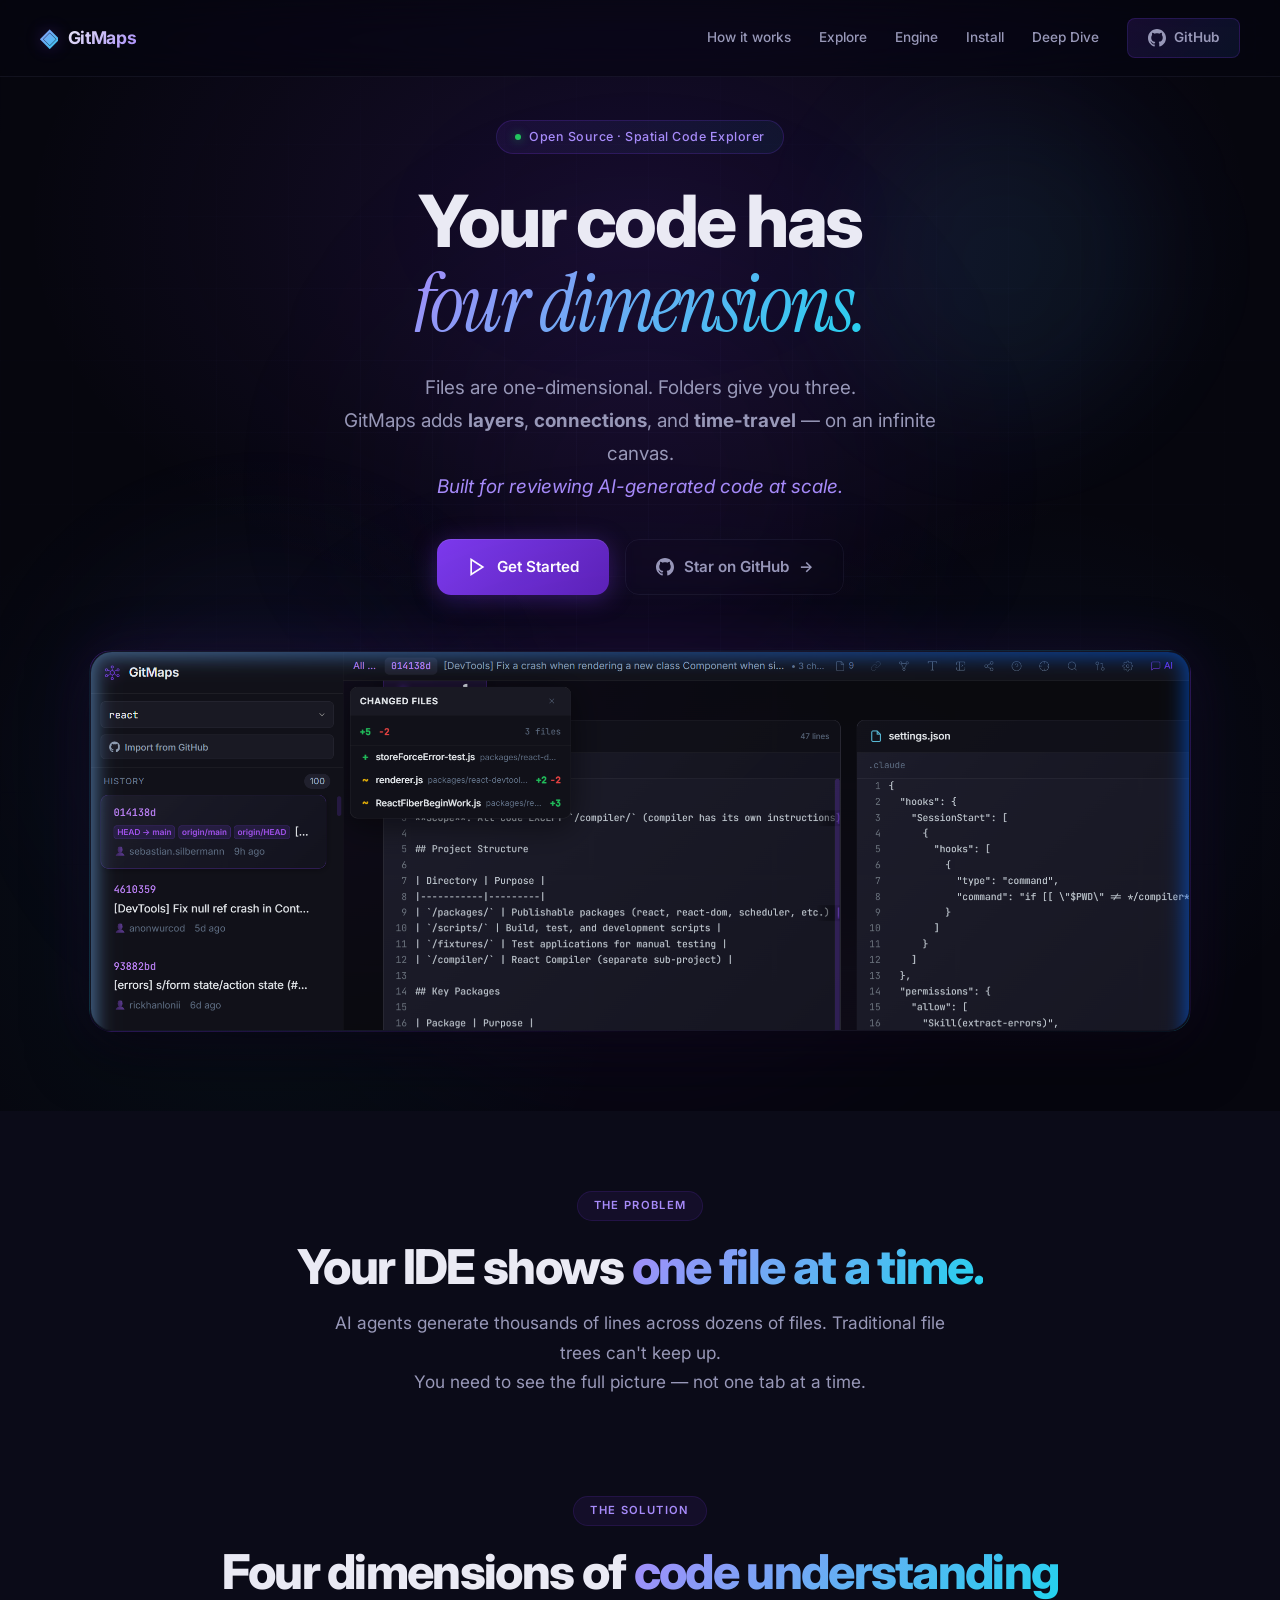
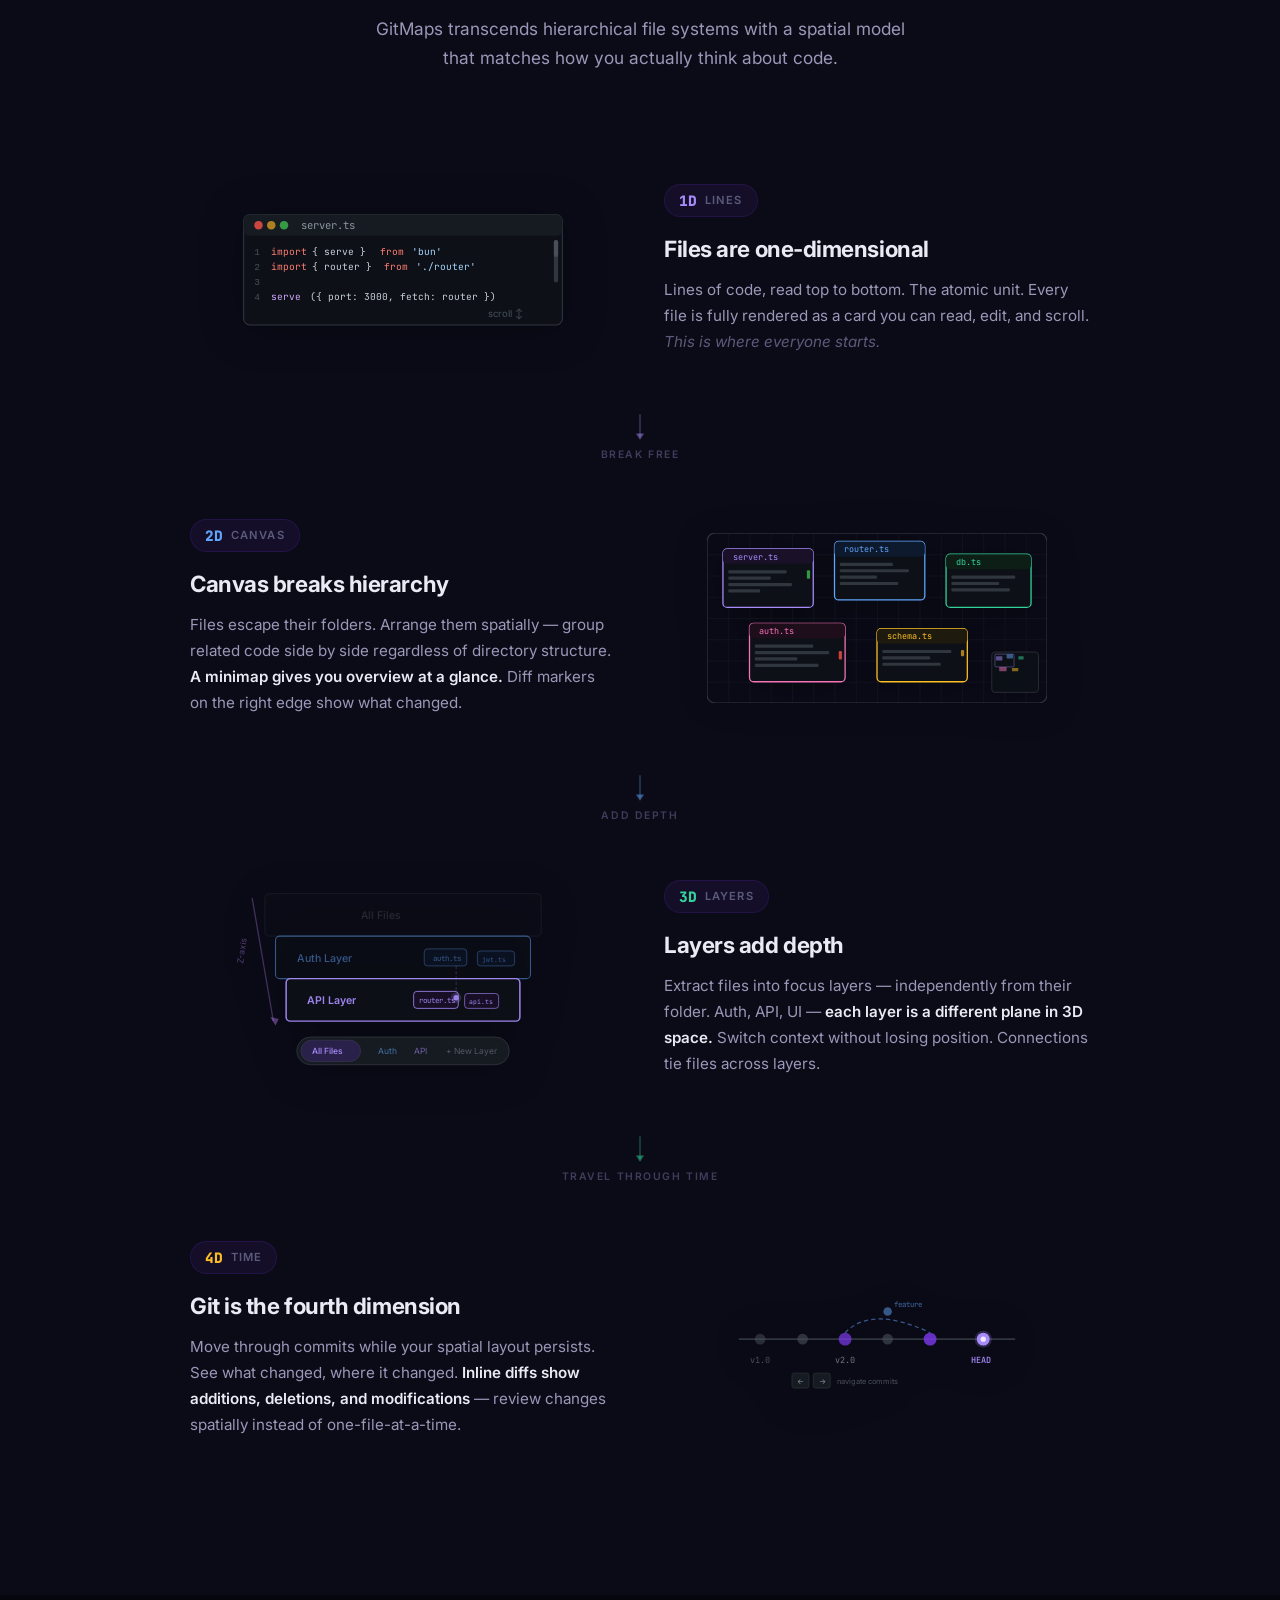
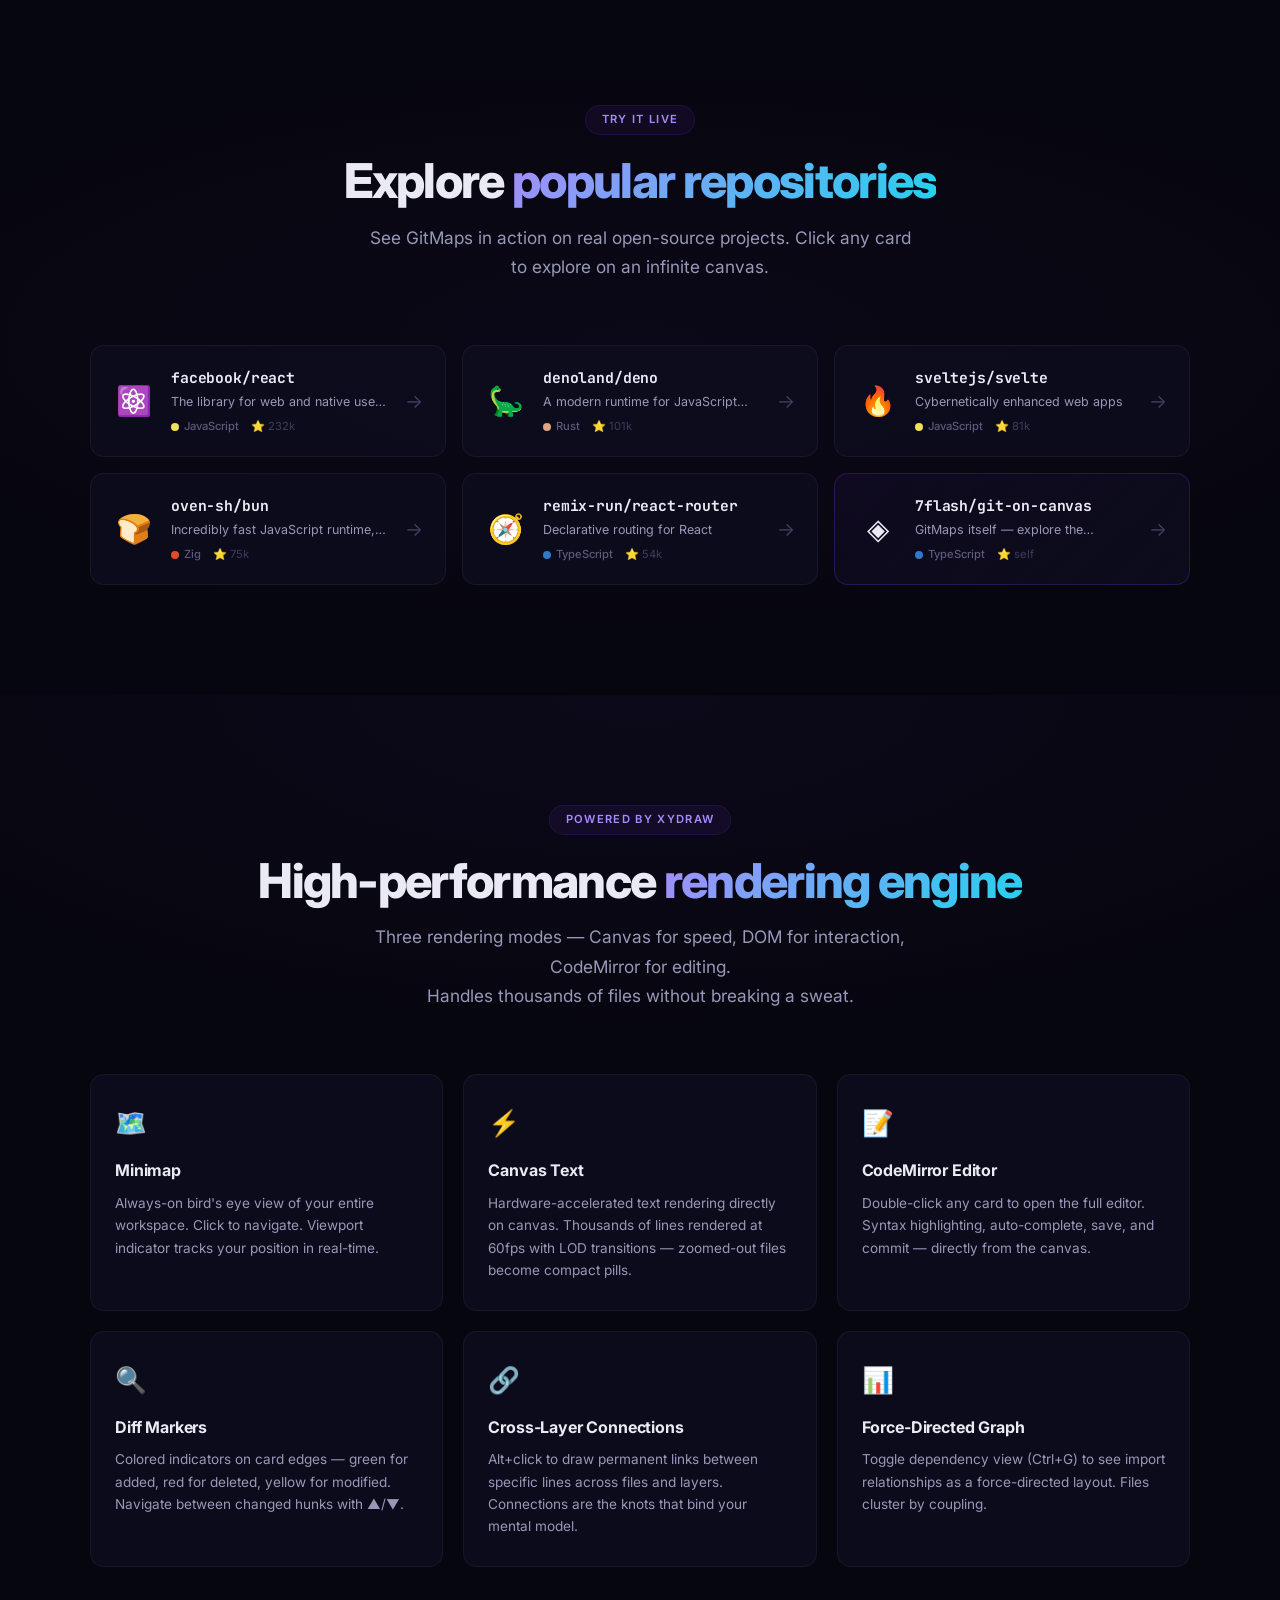
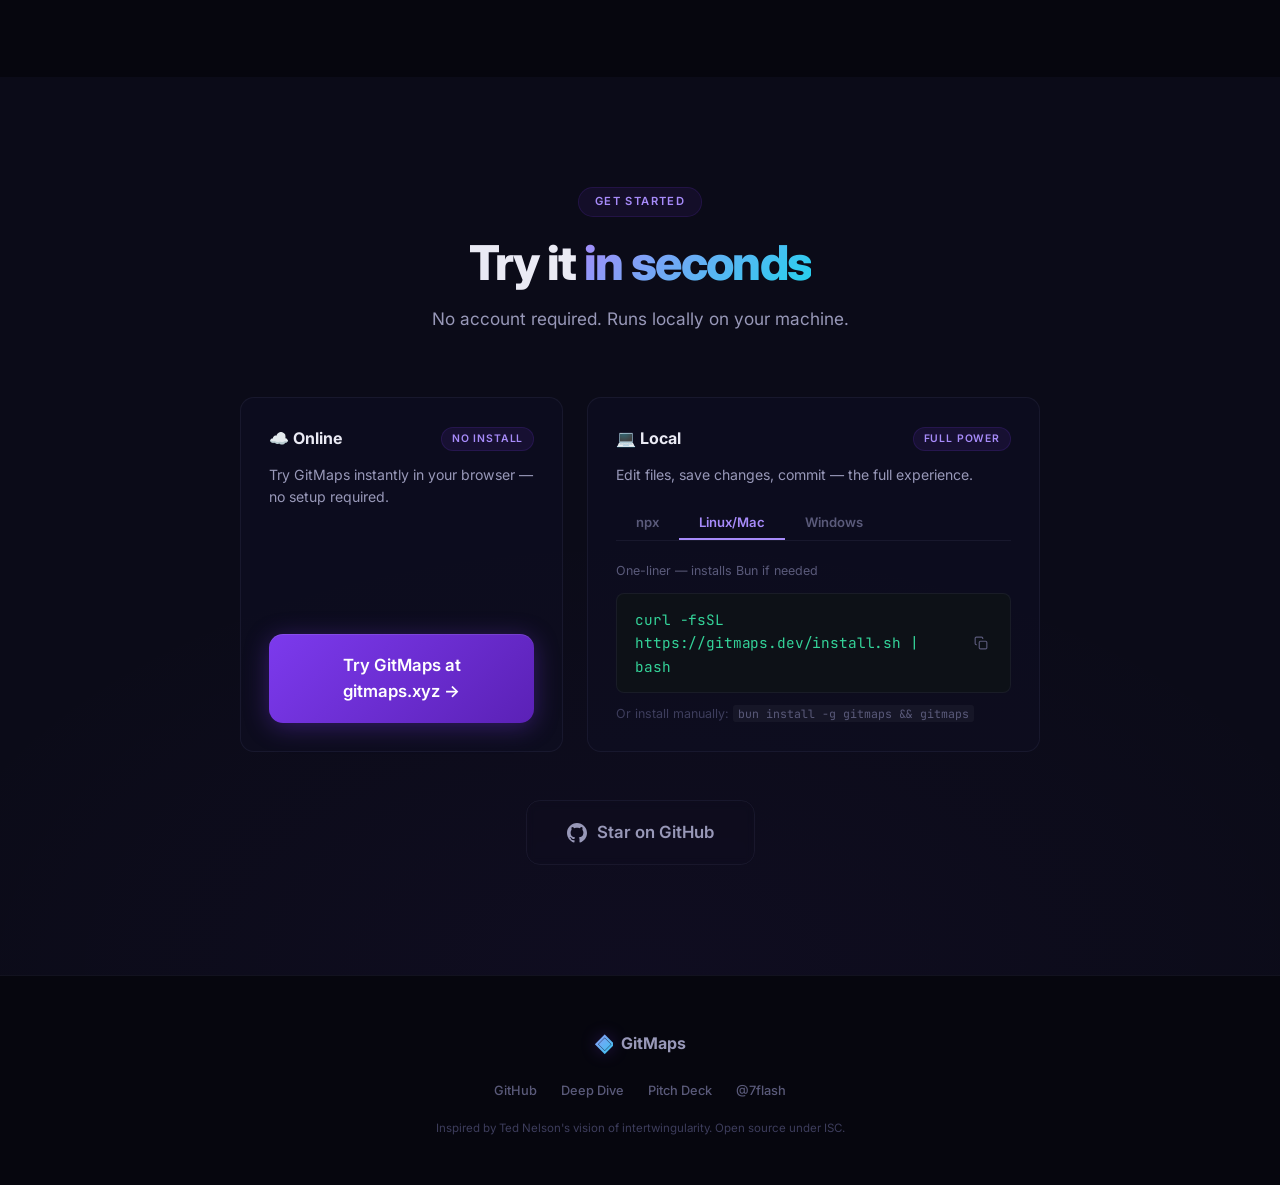
==== commit 3700812f: "fix: install section layout + mobile responsive navbar - Install cards now stretch to equal height w" ====
--- a/index.html
+++ b/index.html
@@ -55,6 +55,12 @@
                     GitHub
                 </a>
             </div>
+            <button class="nav-hamburger" aria-label="Menu"
+                onclick="document.querySelector('.nav-links').classList.toggle('open')">
+                <svg width="22" height="22" viewBox="0 0 24 24" fill="none" stroke="currentColor" stroke-width="2">
+                    <path d="M3 12h18M3 6h18M3 18h18" />
+                </svg>
+            </button>
         </div>
     </nav>
 
--- a/styles.css
+++ b/styles.css
@@ -182,6 +182,24 @@
     box-shadow: 0 4px 16px rgba(124, 58, 237, 0.2);
 }
 
+.nav-hamburger {
+    display: none;
+    align-items: center;
+    justify-content: center;
+    background: none;
+    border: none;
+    cursor: pointer;
+    color: var(--text-secondary);
+    padding: 6px;
+    border-radius: 6px;
+    transition: all var(--transition);
+}
+
+.nav-hamburger:hover {
+    color: var(--text-primary);
+    background: rgba(255, 255, 255, 0.05);
+}
+
 /* ─── Buttons ─────────────────────────────────────────── */
 .btn {
     display: inline-flex;
@@ -1011,6 +1029,7 @@
     gap: 24px;
     max-width: 800px;
     margin: 0 auto;
+    align-items: stretch;
 }
 
 .install-card {
@@ -1019,6 +1038,16 @@
     border-radius: var(--radius-md);
     padding: 28px;
     transition: all var(--transition);
+    display: flex;
+    flex-direction: column;
+}
+
+.install-card--online .install-desc {
+    flex: 1;
+}
+
+.install-card--online .btn {
+    justify-content: center;
 }
 
 .install-card:hover {
@@ -1259,6 +1288,39 @@
     }
 }
 
+@media (max-width: 768px) {
+    .nav-links {
+        display: none;
+        position: absolute;
+        top: 100%;
+        left: 0;
+        right: 0;
+        flex-direction: column;
+        background: rgba(6, 6, 14, 0.95);
+        backdrop-filter: blur(20px);
+        padding: 16px 32px;
+        gap: 4px;
+        border-bottom: 1px solid var(--border);
+    }
+
+    .nav-links.open {
+        display: flex;
+    }
+
+    .nav-links a {
+        padding: 10px 0;
+        font-size: 0.9rem;
+    }
+
+    .nav-links a::after {
+        display: none;
+    }
+
+    .nav-hamburger {
+        display: flex;
+    }
+}
+
 @media (max-width: 600px) {
     section {
         padding: 60px 20px;
@@ -1268,14 +1330,6 @@
         padding: 100px 20px 60px;
     }
 
-    .nav-links {
-        gap: 14px;
-    }
-
-    .nav-links a {
-        font-size: 0.78rem;
-    }
-
     .engine-features {
         grid-template-columns: 1fr;
     }
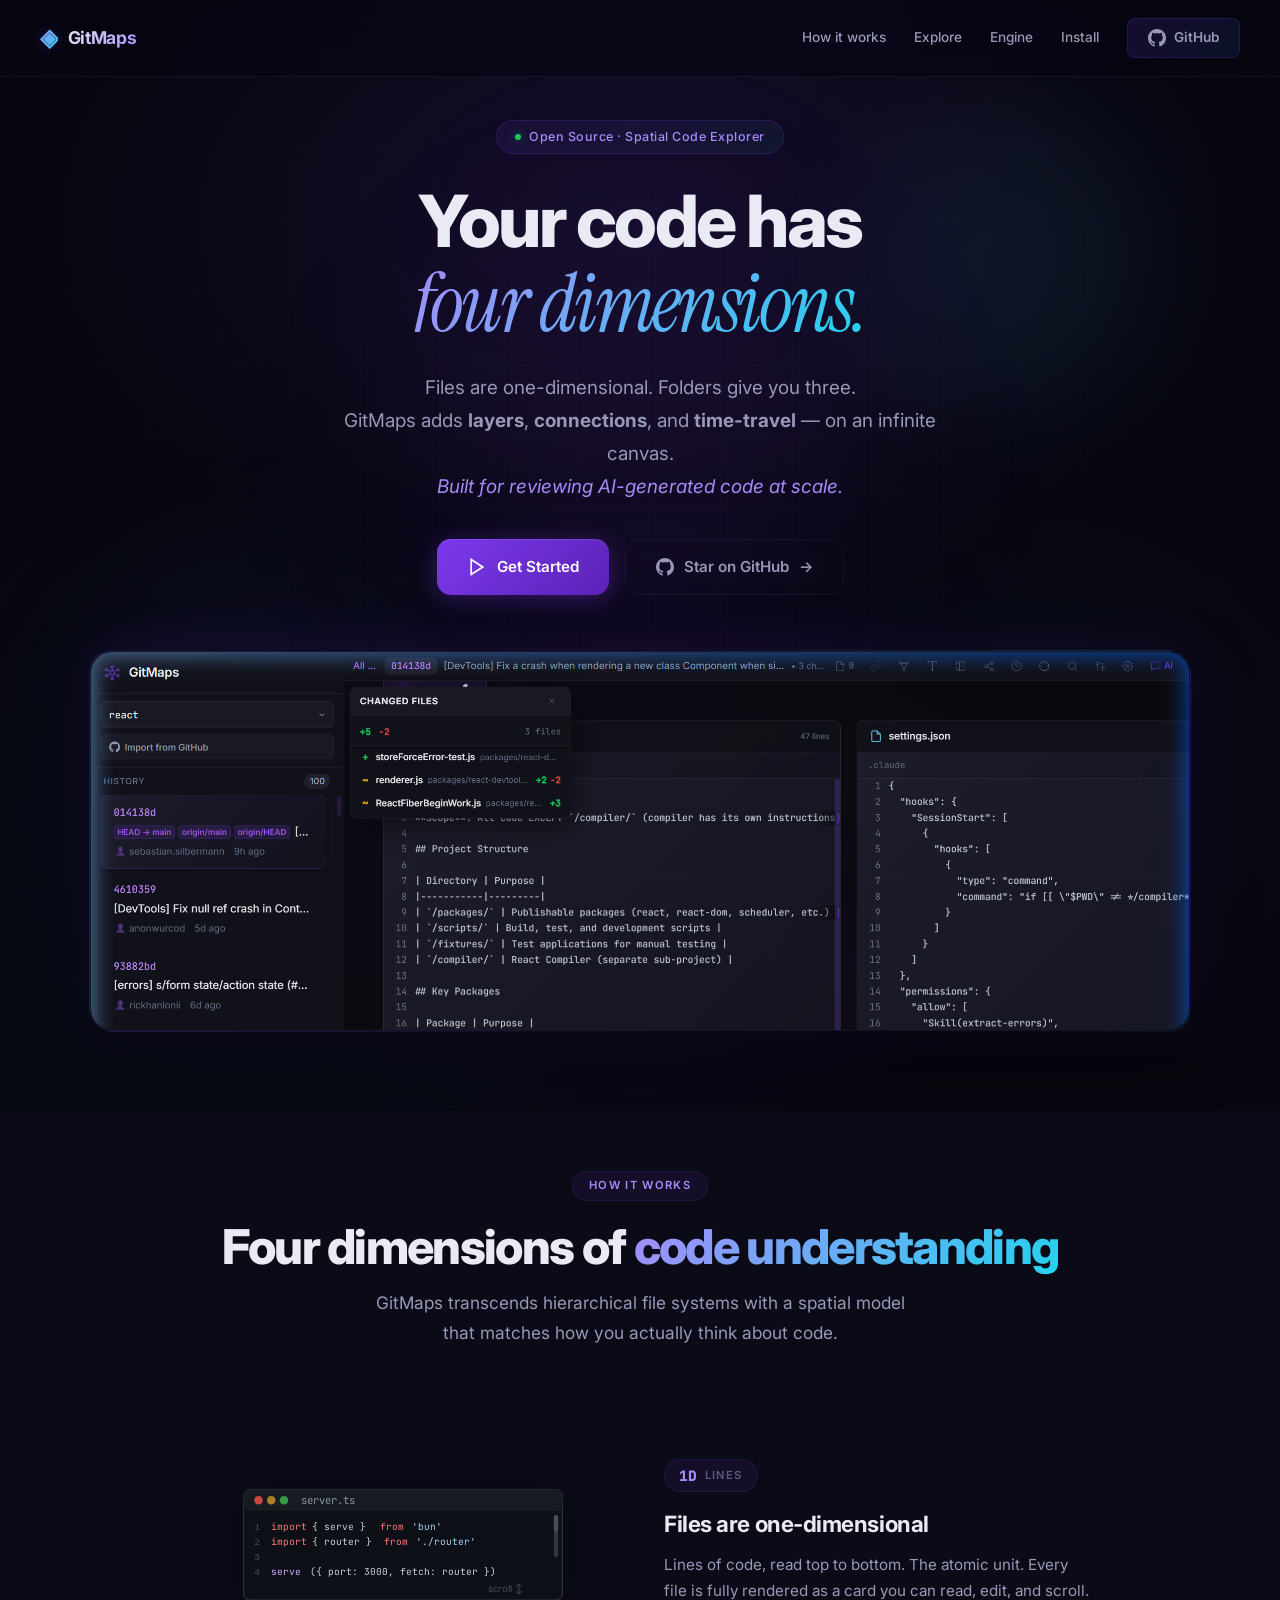
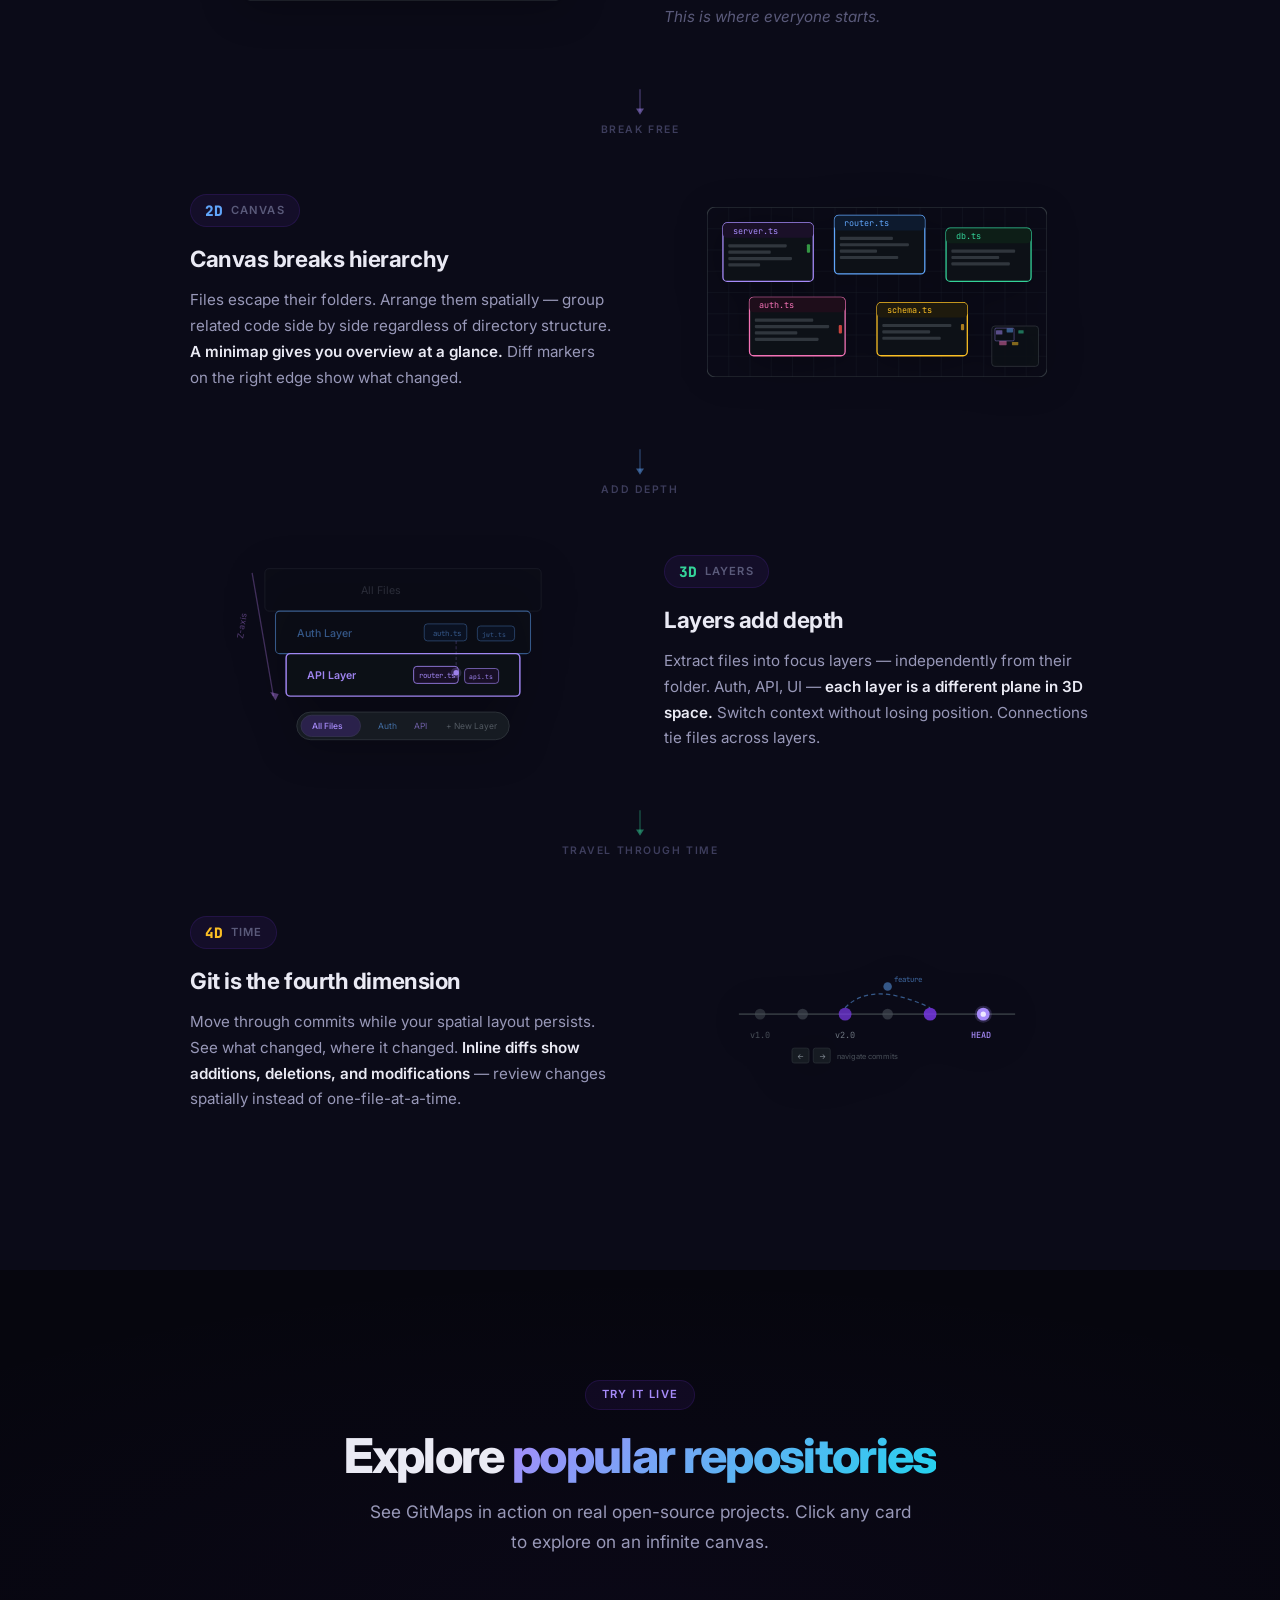
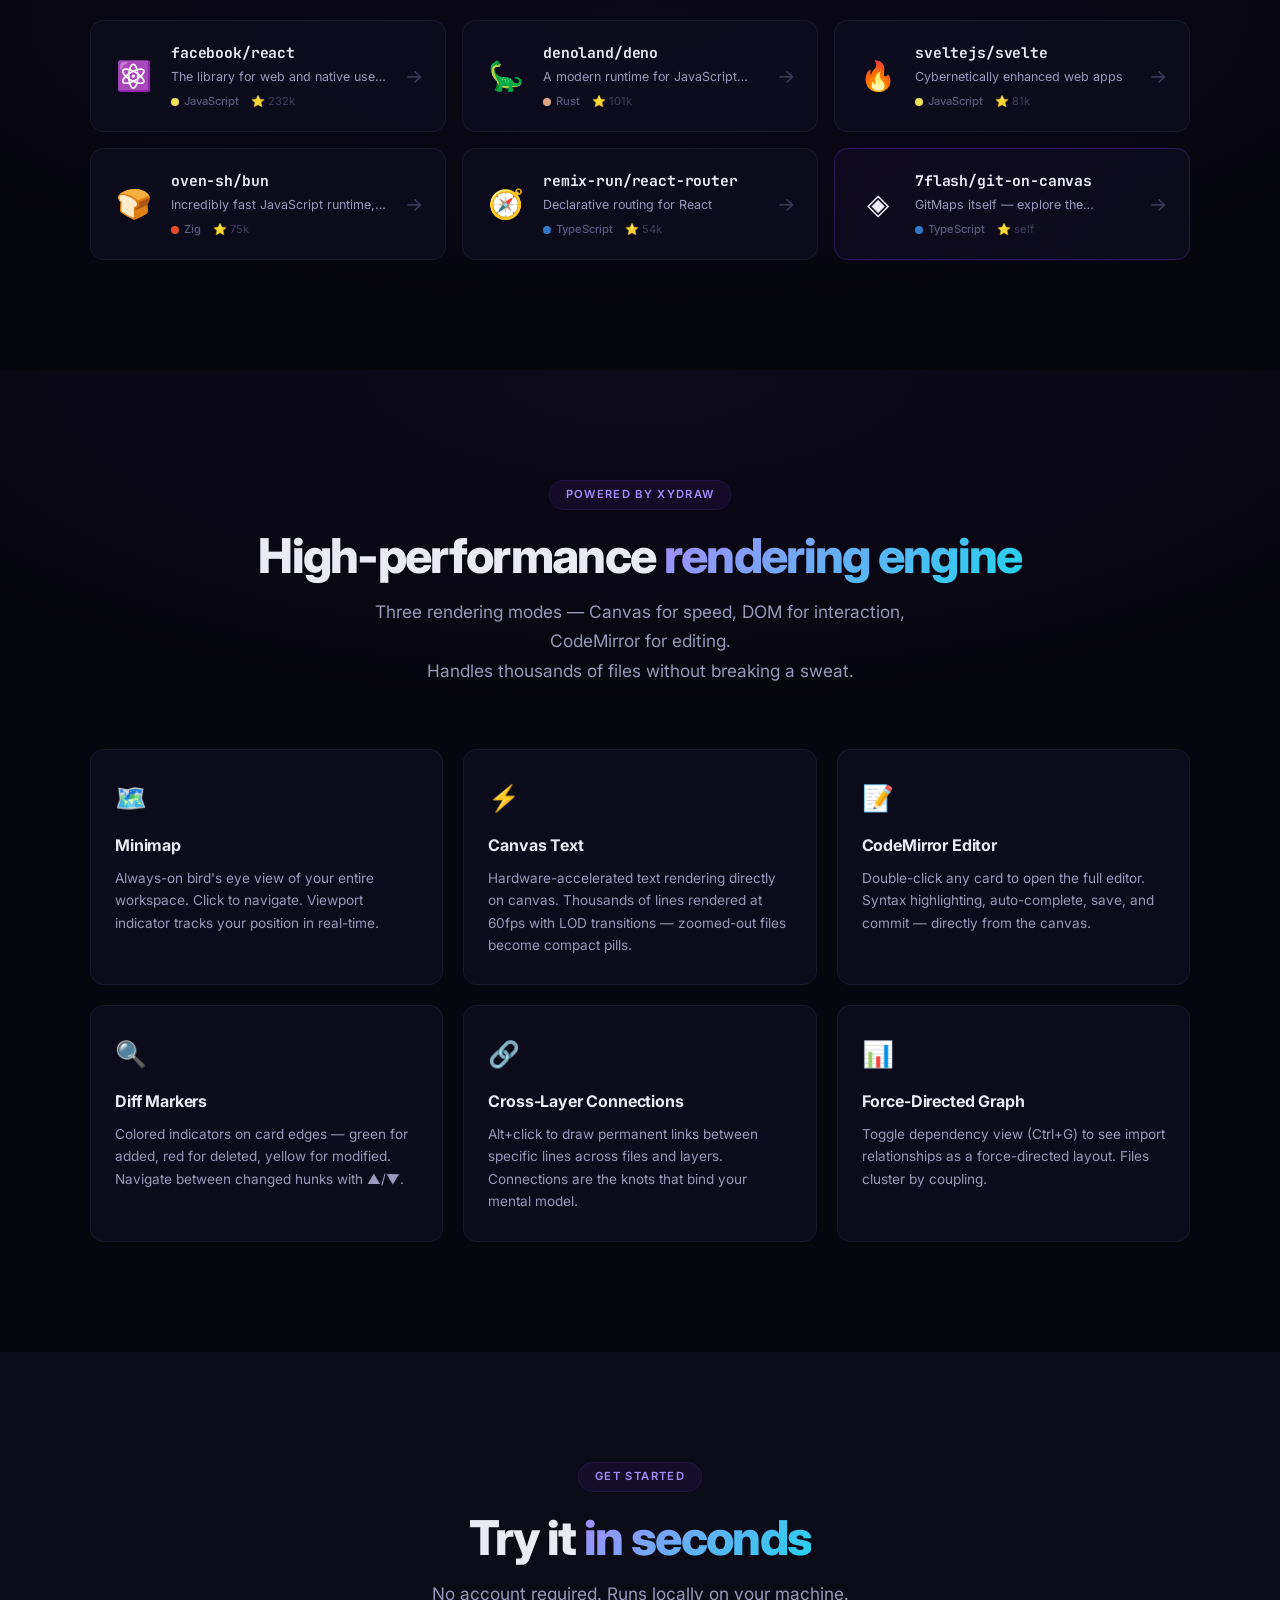
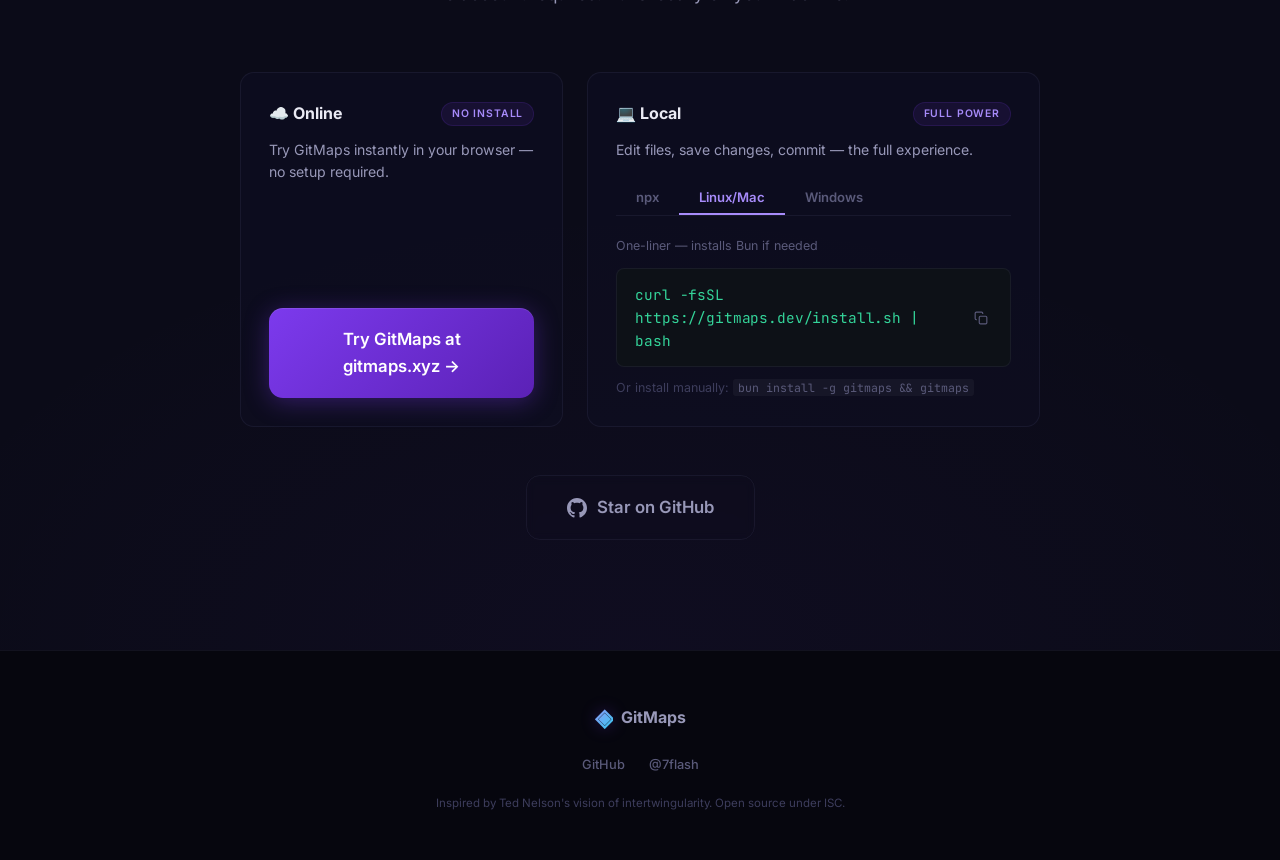
==== commit f0497270: "fix: add pitch deck + deep dive CSS, remove pitch nav link, keyboard navigation for slides" ====
--- a/index.html
+++ b/index.html
@@ -46,7 +46,7 @@
                 <a href="#explore">Explore</a>
                 <a href="#engine">Engine</a>
                 <a href="#install">Install</a>
-                <a href="concepts.html">Deep Dive</a>
+
                 <a href="https://github.com/7flash/git-on-canvas" class="nav-cta" target="_blank" rel="noopener">
                     <svg width="18" height="18" viewBox="0 0 24 24" fill="currentColor">
                         <path
@@ -116,24 +116,13 @@
         </div>
     </section>
 
-    <!-- ─── The Problem ──────────────────────────────────── -->
-    <section id="problem">
-        <div class="section-inner">
-            <div class="section-header">
-                <span class="section-tag">The Problem</span>
-                <h2>Your IDE shows <span class="text-gradient">one file at a time.</span></h2>
-                <p>AI agents generate thousands of lines across dozens of files. Traditional file trees can't keep
-                    up.<br>
-                    You need to see the full picture — not one tab at a time.</p>
-            </div>
-        </div>
-    </section>
+
 
     <!-- ─── Four Dimensions ──────────────────────────────── -->
     <section id="dimensions">
         <div class="section-inner">
             <div class="section-header">
-                <span class="section-tag">The Solution</span>
+                <span class="section-tag">How it works</span>
                 <h2>Four dimensions of <span class="text-gradient">code understanding</span></h2>
                 <p>GitMaps transcends hierarchical file systems with a spatial model that matches how you actually think
                     about code.</p>
@@ -721,8 +710,7 @@
             </div>
             <div class="footer-links">
                 <a href="https://github.com/7flash/git-on-canvas" target="_blank" rel="noopener">GitHub</a>
-                <a href="concepts.html">Deep Dive</a>
-                <a href="pitch.html">Pitch Deck</a>
+
                 <a href="https://github.com/7flash" target="_blank" rel="noopener">@7flash</a>
             </div>
             <p class="footer-copy">Inspired by Ted Nelson's vision of intertwingularity. Open source under ISC.</p>
--- a/styles.css
+++ b/styles.css
@@ -495,6 +495,7 @@
 /* ─── Section Shared ──────────────────────────────────── */
 section {
     padding: 110px 32px;
+    scroll-margin-top: 80px;
 }
 
 .section-inner {
@@ -1243,6 +1244,626 @@
 }
 
 
+/* ─── Pitch Deck ─────────────────────────────────────── */
+.pitch-body {
+    scroll-snap-type: y mandatory;
+    overflow-y: auto;
+    height: 100vh;
+}
+
+.pitch-progress {
+    position: fixed;
+    top: 0;
+    left: 0;
+    height: 3px;
+    background: linear-gradient(90deg, var(--accent-light), var(--accent-cyan));
+    z-index: 9999;
+    transition: width 0.3s ease;
+    width: 0;
+}
+
+.pitch-slide {
+    min-height: 100vh;
+    display: flex;
+    align-items: center;
+    justify-content: center;
+    position: relative;
+    scroll-snap-align: start;
+    overflow: hidden;
+    padding: 80px 40px;
+}
+
+.pitch-slide-bg {
+    position: absolute;
+    inset: 0;
+    pointer-events: none;
+}
+
+.pitch-slide-bg--glow {
+    background:
+        radial-gradient(ellipse 70% 50% at 50% 30%, rgba(124, 58, 237, 0.1), transparent 60%),
+        radial-gradient(ellipse 50% 60% at 20% 80%, rgba(34, 211, 238, 0.04), transparent 50%);
+}
+
+.pitch-slide-bg--cyan {
+    background:
+        radial-gradient(ellipse 60% 50% at 70% 40%, rgba(34, 211, 238, 0.08), transparent 60%),
+        radial-gradient(ellipse 50% 50% at 30% 70%, rgba(124, 58, 237, 0.06), transparent 50%);
+}
+
+.pitch-slide-bg--amber {
+    background:
+        radial-gradient(ellipse 60% 50% at 50% 50%, rgba(251, 191, 36, 0.06), transparent 60%),
+        radial-gradient(ellipse 50% 50% at 30% 30%, rgba(124, 58, 237, 0.05), transparent 50%);
+}
+
+.pitch-slide-inner {
+    max-width: 960px;
+    width: 100%;
+    position: relative;
+    z-index: 2;
+}
+
+.pitch-slide-inner h1 {
+    font-size: clamp(2.4rem, 5.5vw, 4rem);
+    font-weight: 800;
+    line-height: 1.1;
+    letter-spacing: -0.035em;
+    margin-bottom: 16px;
+}
+
+.pitch-slide-inner h2 {
+    font-size: clamp(1.6rem, 4vw, 2.8rem);
+    font-weight: 800;
+    line-height: 1.15;
+    letter-spacing: -0.03em;
+    margin-bottom: 16px;
+}
+
+.pitch-subtitle {
+    font-size: 1.1rem;
+    color: var(--text-secondary);
+    line-height: 1.7;
+    max-width: 560px;
+}
+
+.pitch-num {
+    font-size: 0.72rem;
+    font-weight: 600;
+    text-transform: uppercase;
+    letter-spacing: 0.12em;
+    color: var(--accent-light);
+    margin-bottom: 20px;
+    padding: 5px 16px;
+    display: inline-block;
+    background: rgba(124, 58, 237, 0.08);
+    border: 1px solid rgba(124, 58, 237, 0.15);
+    border-radius: 100px;
+}
+
+/* Pitch feature grid */
+.pitch-features {
+    display: grid;
+    grid-template-columns: repeat(3, 1fr);
+    gap: 20px;
+    margin-top: 8px;
+}
+
+.pitch-feature {
+    background: var(--bg-card);
+    border: 1px solid var(--border);
+    border-radius: var(--radius-md);
+    padding: 24px 20px;
+    transition: all var(--transition);
+}
+
+.pitch-feature:hover {
+    border-color: var(--border-hover);
+    background: var(--bg-card-hover);
+    transform: translateY(-3px);
+    box-shadow: 0 8px 24px rgba(0, 0, 0, 0.3);
+}
+
+.pitch-feature-icon {
+    font-size: 1.6rem;
+    display: block;
+    margin-bottom: 12px;
+}
+
+.pitch-feature h4 {
+    font-size: 0.95rem;
+    font-weight: 700;
+    margin-bottom: 6px;
+    letter-spacing: -0.01em;
+}
+
+.pitch-feature p {
+    font-size: 0.82rem;
+    color: var(--text-secondary);
+    line-height: 1.6;
+}
+
+/* Pitch stats row */
+.pitch-stats {
+    display: flex;
+    gap: 32px;
+    margin-top: 32px;
+    justify-content: center;
+}
+
+.pitch-stat {
+    text-align: center;
+    padding: 20px 28px;
+    background: var(--bg-card);
+    border: 1px solid var(--border);
+    border-radius: var(--radius-md);
+    min-width: 120px;
+}
+
+.pitch-stat-value {
+    font-size: 1.8rem;
+    font-weight: 800;
+    font-family: var(--font-mono);
+    background: linear-gradient(135deg, var(--accent-light), var(--accent-cyan));
+    -webkit-background-clip: text;
+    -webkit-text-fill-color: transparent;
+    background-clip: text;
+    margin-bottom: 4px;
+}
+
+.pitch-stat-label {
+    font-size: 0.72rem;
+    color: var(--text-muted);
+    text-transform: uppercase;
+    letter-spacing: 0.08em;
+    font-weight: 600;
+}
+
+/* Pitch agenda */
+.pitch-agenda {
+    list-style: none;
+    counter-reset: agenda;
+    max-width: 640px;
+}
+
+.pitch-agenda li {
+    counter-increment: agenda;
+    padding: 16px 20px;
+    border-bottom: 1px solid var(--border);
+    display: flex;
+    align-items: center;
+    gap: 16px;
+    font-size: 1rem;
+    font-weight: 500;
+    color: var(--text-primary);
+    transition: all var(--transition);
+}
+
+.pitch-agenda li:hover {
+    background: rgba(124, 58, 237, 0.04);
+}
+
+.pitch-agenda li::before {
+    content: counter(agenda);
+    font-size: 0.85rem;
+    font-weight: 800;
+    font-family: var(--font-mono);
+    color: var(--accent-light);
+    min-width: 28px;
+    height: 28px;
+    display: flex;
+    align-items: center;
+    justify-content: center;
+    background: rgba(124, 58, 237, 0.1);
+    border-radius: 50%;
+    flex-shrink: 0;
+}
+
+.agenda-tag {
+    margin-left: auto;
+    font-size: 0.65rem;
+    font-weight: 600;
+    text-transform: uppercase;
+    letter-spacing: 0.08em;
+    color: var(--text-muted);
+    background: rgba(128, 128, 180, 0.08);
+    padding: 3px 10px;
+    border-radius: 100px;
+    border: 1px solid rgba(128, 128, 180, 0.1);
+}
+
+/* Pitch bonus */
+.pitch-bonus {
+    text-align: center;
+}
+
+.bonus-badge {
+    display: inline-block;
+    font-size: 0.85rem;
+    font-weight: 700;
+    color: var(--accent-amber);
+    background: rgba(251, 191, 36, 0.1);
+    border: 1px solid rgba(251, 191, 36, 0.2);
+    padding: 6px 20px;
+    border-radius: 100px;
+    margin-bottom: 20px;
+    letter-spacing: 0.04em;
+}
+
+/* Product screenshots (shared by pitch + concepts) */
+.product-screenshot {
+    border-radius: var(--radius-lg);
+    overflow: hidden;
+    border: 1px solid var(--border);
+    background: var(--bg-secondary);
+    box-shadow: var(--shadow-lg);
+}
+
+.product-screenshot img {
+    width: 100%;
+    display: block;
+    object-fit: cover;
+}
+
+.screenshot-caption {
+    font-size: 0.78rem;
+    color: var(--text-muted);
+    text-align: center;
+    padding: 12px 16px;
+    border-top: 1px solid var(--border);
+    font-style: italic;
+}
+
+
+/* ─── Deep Dive / Concepts ───────────────────────────── */
+.concepts-hero {
+    position: relative;
+    padding: 140px 32px 80px;
+    text-align: center;
+    overflow: hidden;
+}
+
+.concepts-hero-bg {
+    position: absolute;
+    inset: 0;
+    background:
+        radial-gradient(ellipse 80% 60% at 50% 20%, rgba(124, 58, 237, 0.12), transparent 60%),
+        radial-gradient(ellipse 50% 60% at 20% 80%, rgba(34, 211, 238, 0.04), transparent 50%);
+    pointer-events: none;
+}
+
+.concepts-hero-content {
+    position: relative;
+    z-index: 2;
+    max-width: 780px;
+    margin: 0 auto;
+}
+
+.concepts-hero-content h1 {
+    font-size: clamp(2rem, 5vw, 3.4rem);
+    font-weight: 800;
+    line-height: 1.1;
+    letter-spacing: -0.035em;
+    margin-bottom: 20px;
+}
+
+.concepts-hero-content p {
+    font-size: 1.1rem;
+    color: var(--text-secondary);
+    line-height: 1.75;
+    max-width: 600px;
+    margin: 0 auto;
+}
+
+/* Concept blocks */
+.concept-block {
+    padding: 80px 32px;
+    scroll-margin-top: 80px;
+}
+
+.concept-block:nth-child(even) {
+    background: var(--bg-secondary);
+}
+
+.concept-block-inner {
+    max-width: 780px;
+    margin: 0 auto;
+}
+
+.concept-number {
+    font-size: 0.72rem;
+    font-weight: 600;
+    text-transform: uppercase;
+    letter-spacing: 0.12em;
+    color: var(--accent-light);
+    margin-bottom: 20px;
+    padding: 5px 16px;
+    display: inline-block;
+    background: rgba(124, 58, 237, 0.08);
+    border: 1px solid rgba(124, 58, 237, 0.15);
+    border-radius: 100px;
+}
+
+.concept-block h2 {
+    font-size: clamp(1.6rem, 4vw, 2.4rem);
+    font-weight: 800;
+    line-height: 1.15;
+    letter-spacing: -0.03em;
+    margin-bottom: 24px;
+}
+
+.concept-block h3 {
+    font-size: 1.3rem;
+    font-weight: 700;
+    letter-spacing: -0.02em;
+    margin: 36px 0 16px;
+    color: var(--text-primary);
+}
+
+.concept-text {
+    font-size: 1rem;
+    line-height: 1.8;
+    color: var(--text-secondary);
+    margin-bottom: 20px;
+}
+
+.concept-text strong {
+    color: var(--text-primary);
+    font-weight: 600;
+}
+
+.concept-text em {
+    color: var(--accent-light);
+    font-style: italic;
+}
+
+.concept-text code {
+    font-family: var(--font-mono);
+    font-size: 0.88em;
+    color: var(--accent-cyan);
+    background: rgba(34, 211, 238, 0.06);
+    padding: 1px 6px;
+    border-radius: 4px;
+}
+
+.concept-text kbd {
+    display: inline-block;
+    font-family: var(--font-mono);
+    font-size: 0.8em;
+    padding: 2px 8px;
+    background: var(--bg-tertiary);
+    border: 1px solid var(--border);
+    border-radius: 4px;
+    color: var(--text-primary);
+    box-shadow: 0 1px 2px rgba(0, 0, 0, 0.3);
+}
+
+.concept-list {
+    list-style: none;
+    padding-left: 0;
+    margin-bottom: 20px;
+}
+
+.concept-list li {
+    position: relative;
+    padding: 8px 0 8px 28px;
+    font-size: 0.95rem;
+    color: var(--text-secondary);
+    line-height: 1.7;
+}
+
+.concept-list li::before {
+    content: '→';
+    position: absolute;
+    left: 0;
+    color: var(--accent-light);
+    font-weight: 600;
+}
+
+.concept-list li strong {
+    color: var(--text-primary);
+    font-weight: 600;
+}
+
+/* Analogy cards */
+.analogy-card {
+    display: flex;
+    gap: 20px;
+    align-items: flex-start;
+    padding: 24px;
+    background: linear-gradient(135deg, rgba(124, 58, 237, 0.05), rgba(34, 211, 238, 0.03));
+    border: 1px solid rgba(124, 58, 237, 0.15);
+    border-radius: var(--radius-md);
+    margin: 28px 0;
+}
+
+.analogy-emoji {
+    font-size: 2rem;
+    flex-shrink: 0;
+    line-height: 1;
+}
+
+.analogy-card p {
+    font-size: 0.95rem;
+    color: var(--text-secondary);
+    line-height: 1.75;
+    margin: 0;
+}
+
+.analogy-card p strong {
+    color: var(--text-primary);
+    font-weight: 600;
+}
+
+/* Insight callouts */
+.insight-callout {
+    padding: 24px 28px;
+    background: var(--bg-card);
+    border-left: 3px solid var(--accent-light);
+    border-radius: 0 var(--radius-sm) var(--radius-sm) 0;
+    margin: 32px 0;
+}
+
+.insight-callout h4 {
+    font-size: 0.9rem;
+    font-weight: 700;
+    color: var(--accent-light);
+    margin-bottom: 10px;
+    text-transform: uppercase;
+    letter-spacing: 0.06em;
+}
+
+.insight-callout p {
+    font-size: 0.92rem;
+    color: var(--text-secondary);
+    line-height: 1.75;
+    margin: 0;
+}
+
+.insight-callout p strong {
+    color: var(--text-primary);
+    font-weight: 600;
+}
+
+/* Nelson quote */
+.nelson-quote {
+    position: relative;
+    padding: 28px 32px;
+    background: linear-gradient(135deg, rgba(124, 58, 237, 0.06), rgba(34, 211, 238, 0.03));
+    border: 1px solid rgba(124, 58, 237, 0.12);
+    border-radius: var(--radius-md);
+    font-size: 1.05rem;
+    font-style: italic;
+    color: var(--text-secondary);
+    line-height: 1.8;
+}
+
+.nelson-quote .quote-mark {
+    font-size: 3rem;
+    font-family: var(--font-serif);
+    color: var(--accent-light);
+    opacity: 0.4;
+    line-height: 1;
+    float: left;
+    margin-right: 8px;
+    margin-top: -4px;
+}
+
+.nelson-quote cite {
+    display: block;
+    margin-top: 12px;
+    font-size: 0.82rem;
+    font-style: normal;
+    color: var(--text-muted);
+    font-weight: 500;
+}
+
+/* Dimension visual chips */
+.dimension-visual {
+    display: flex;
+    gap: 16px;
+    margin: 28px 0;
+    flex-wrap: wrap;
+}
+
+.dim-chip {
+    display: flex;
+    align-items: center;
+    gap: 10px;
+    padding: 12px 20px;
+    background: var(--bg-card);
+    border: 1px solid var(--border);
+    border-radius: var(--radius-sm);
+    font-size: 0.88rem;
+    color: var(--text-secondary);
+    font-weight: 500;
+}
+
+.dim-chip-icon {
+    width: 28px;
+    height: 28px;
+    display: flex;
+    align-items: center;
+    justify-content: center;
+    border-radius: 50%;
+    font-weight: 800;
+    font-size: 0.82rem;
+    font-family: var(--font-mono);
+}
+
+.dim-chip--1d .dim-chip-icon {
+    background: rgba(167, 139, 250, 0.15);
+    color: #a78bfa;
+}
+
+.dim-chip--2d .dim-chip-icon {
+    background: rgba(96, 165, 250, 0.15);
+    color: #60a5fa;
+}
+
+.dim-chip--3d .dim-chip-icon {
+    background: rgba(52, 211, 153, 0.15);
+    color: #34d399;
+}
+
+/* Use case grid */
+.use-case-grid {
+    display: grid;
+    grid-template-columns: repeat(2, 1fr);
+    gap: 16px;
+    margin: 24px 0;
+}
+
+.use-case-card {
+    padding: 22px 20px;
+    background: var(--bg-card);
+    border: 1px solid var(--border);
+    border-radius: var(--radius-md);
+    transition: all var(--transition);
+}
+
+.use-case-card:hover {
+    border-color: var(--border-hover);
+    transform: translateY(-2px);
+    box-shadow: 0 6px 20px rgba(0, 0, 0, 0.2);
+}
+
+.use-case-card h4 {
+    font-size: 0.95rem;
+    font-weight: 700;
+    margin-bottom: 8px;
+    letter-spacing: -0.01em;
+}
+
+.use-case-card p {
+    font-size: 0.85rem;
+    color: var(--text-secondary);
+    line-height: 1.6;
+    margin-bottom: 0;
+}
+
+.use-case-card ul {
+    list-style: none;
+    padding: 0;
+    margin-top: 12px;
+}
+
+.use-case-card ul li {
+    font-size: 0.82rem;
+    color: var(--text-secondary);
+    padding: 4px 0 4px 18px;
+    position: relative;
+}
+
+.use-case-card ul li::before {
+    content: '·';
+    position: absolute;
+    left: 4px;
+    color: var(--accent-light);
+    font-weight: 800;
+}
+
+
 /* ─── Scroll Reveal Animations ────────────────────────── */
 .section-header,
 .dim-step,
@@ -1285,6 +1906,31 @@
 
     .install-methods {
         grid-template-columns: 1fr;
+    }
+
+    .pitch-features {
+        grid-template-columns: repeat(2, 1fr);
+    }
+
+    .pitch-stats {
+        flex-wrap: wrap;
+    }
+
+    .use-case-grid {
+        grid-template-columns: 1fr;
+    }
+
+    .pitch-slide {
+        padding: 60px 24px;
+    }
+
+    .concept-block {
+        padding: 60px 24px;
+    }
+
+    .analogy-card {
+        flex-direction: column;
+        gap: 12px;
     }
 }
 
@@ -1323,11 +1969,12 @@
 
 @media (max-width: 600px) {
     section {
-        padding: 60px 20px;
+        padding: 80px 20px 60px;
+        scroll-margin-top: 60px;
     }
 
     #hero {
-        padding: 100px 20px 60px;
+        padding: 110px 20px 60px;
     }
 
     .engine-features {
@@ -1350,4 +1997,16 @@
     #hero h1 {
         font-size: clamp(2rem, 8vw, 3rem);
     }
+
+    .pitch-features {
+        grid-template-columns: 1fr;
+    }
+
+    .pitch-slide {
+        padding: 48px 16px;
+    }
+
+    .dimension-visual {
+        flex-direction: column;
+    }
 }
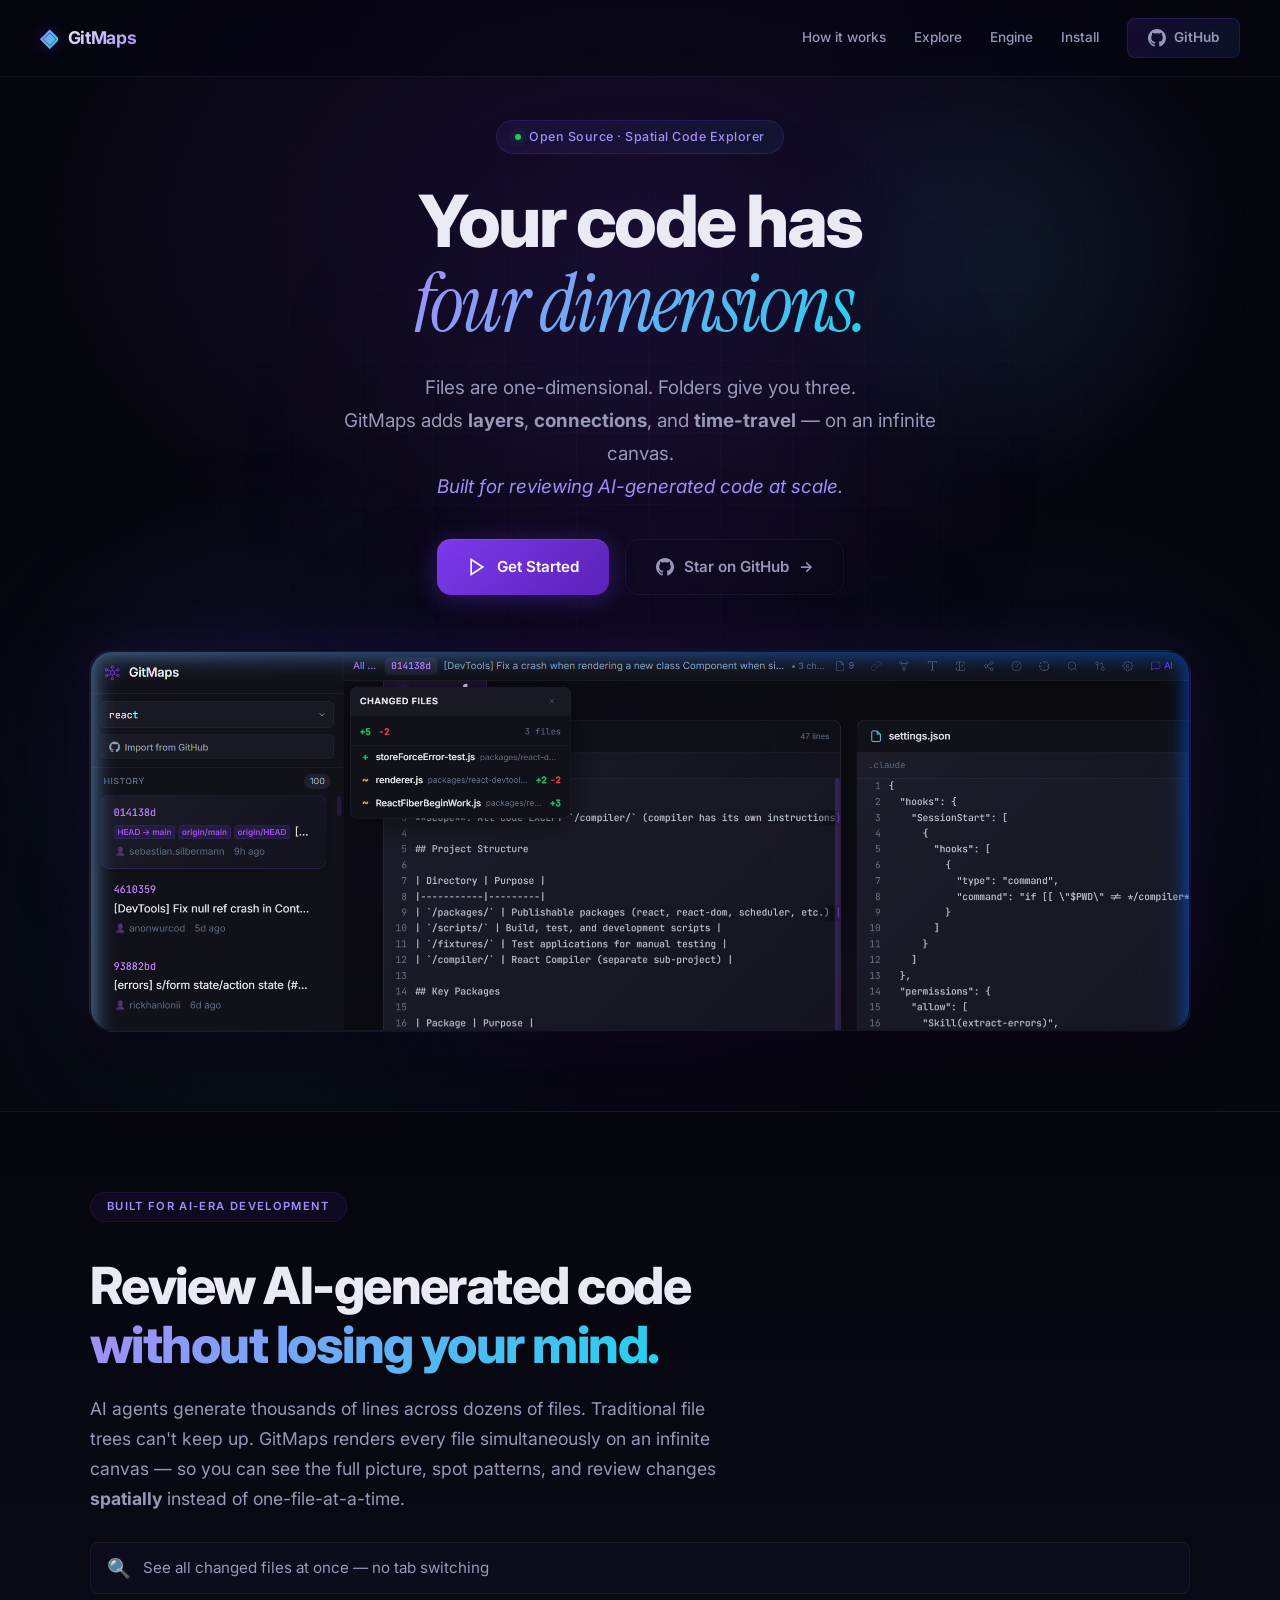
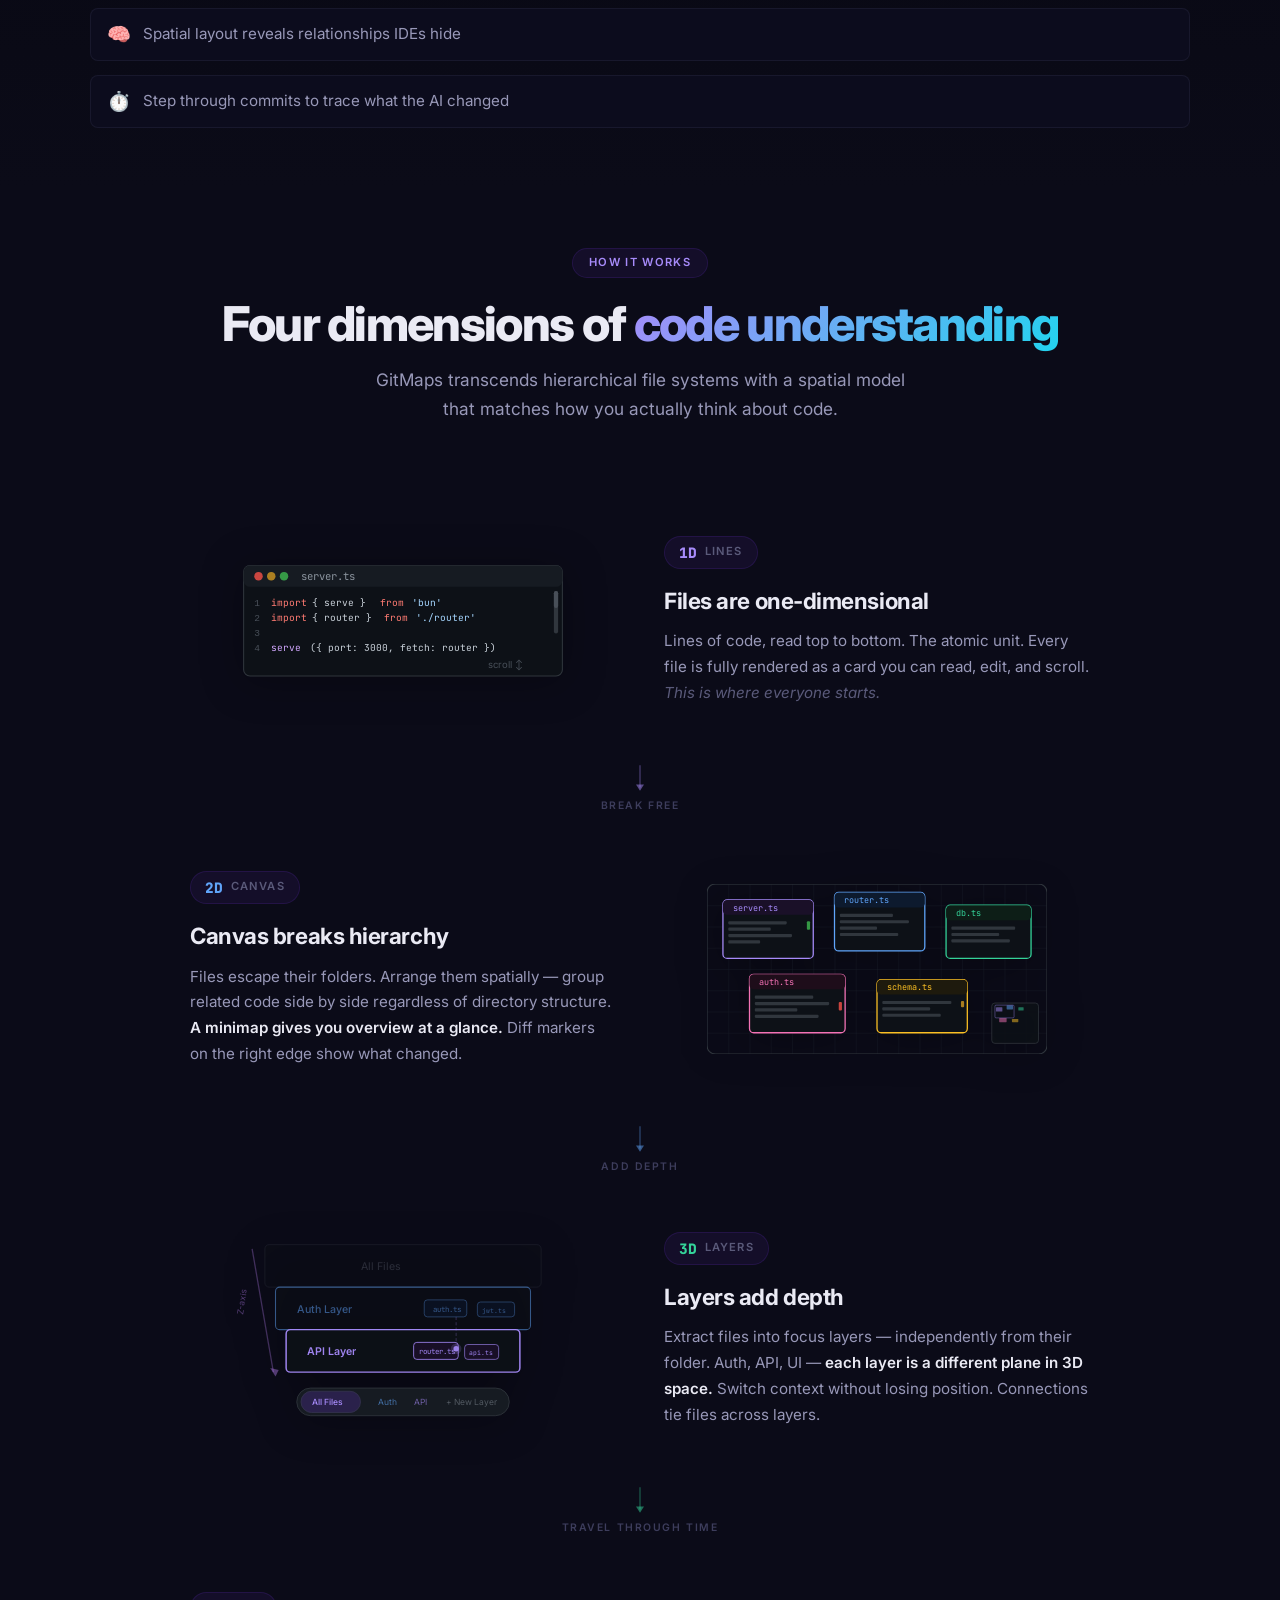
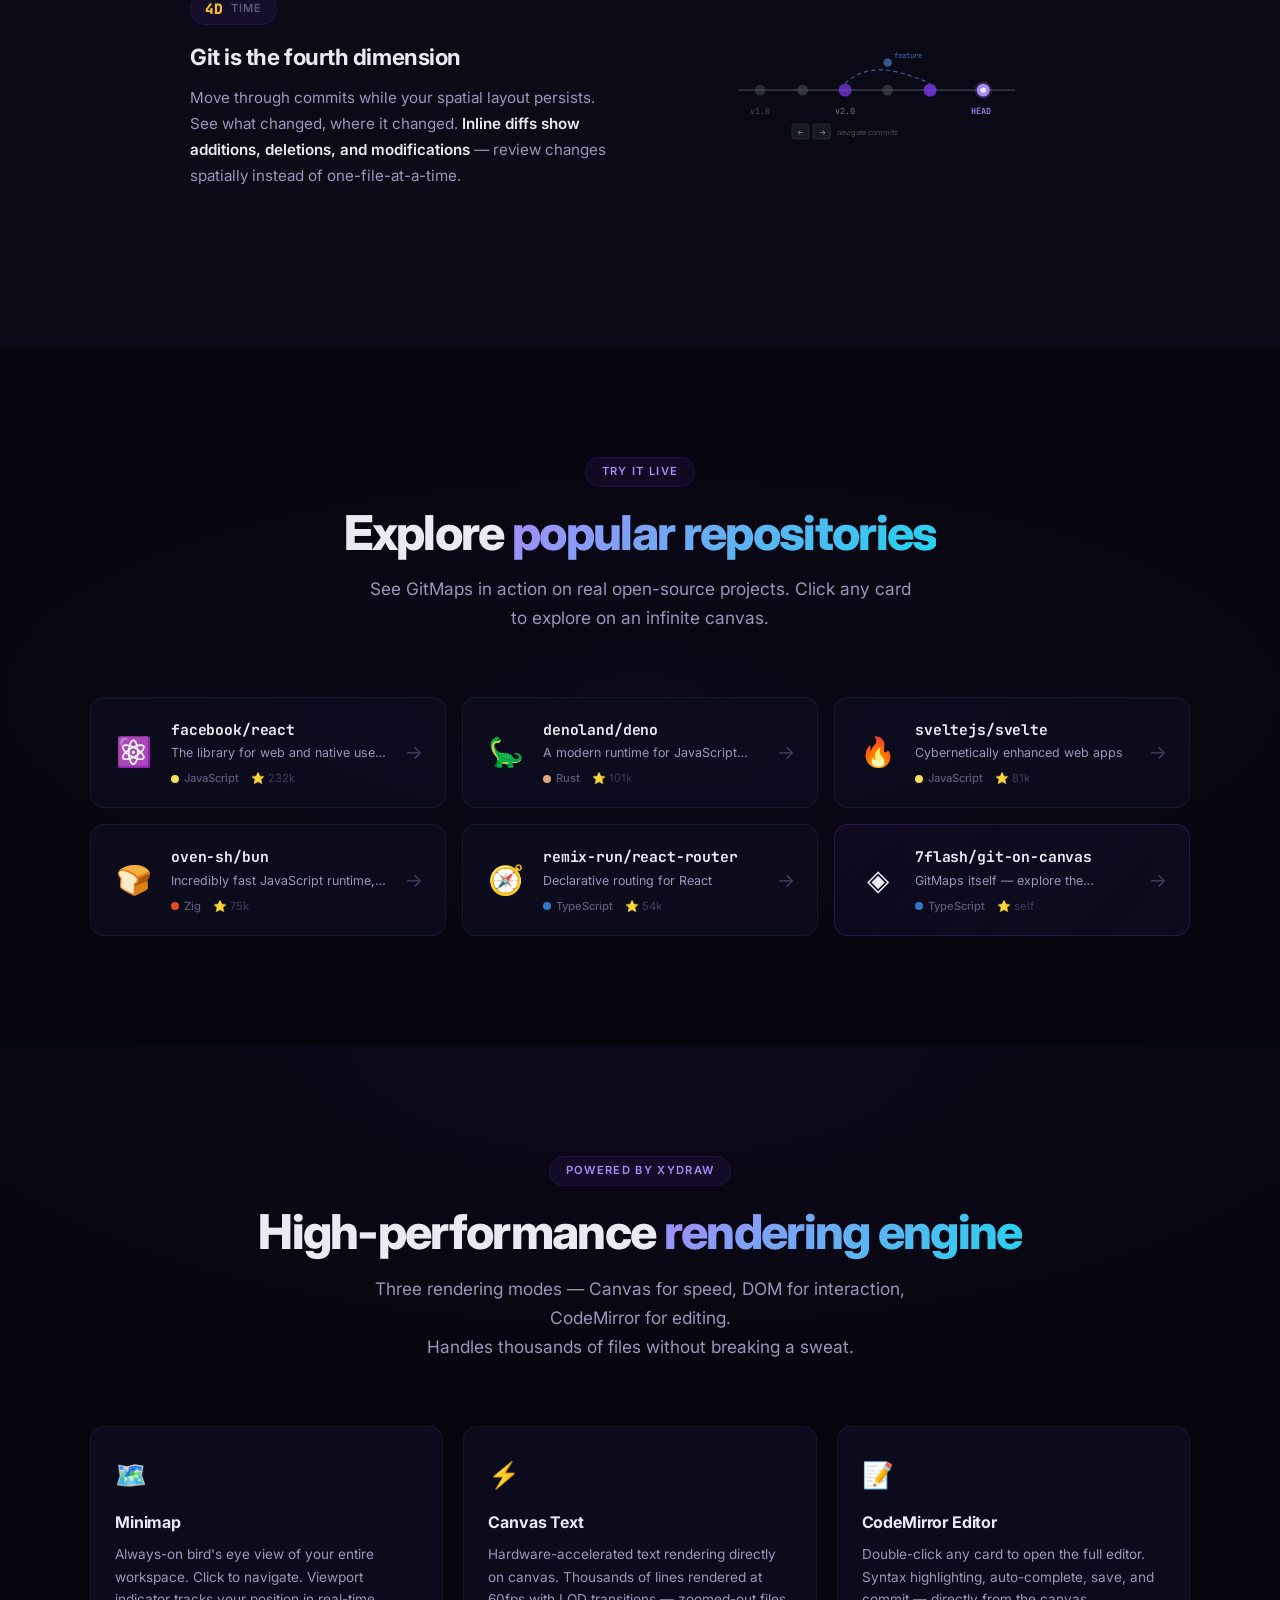
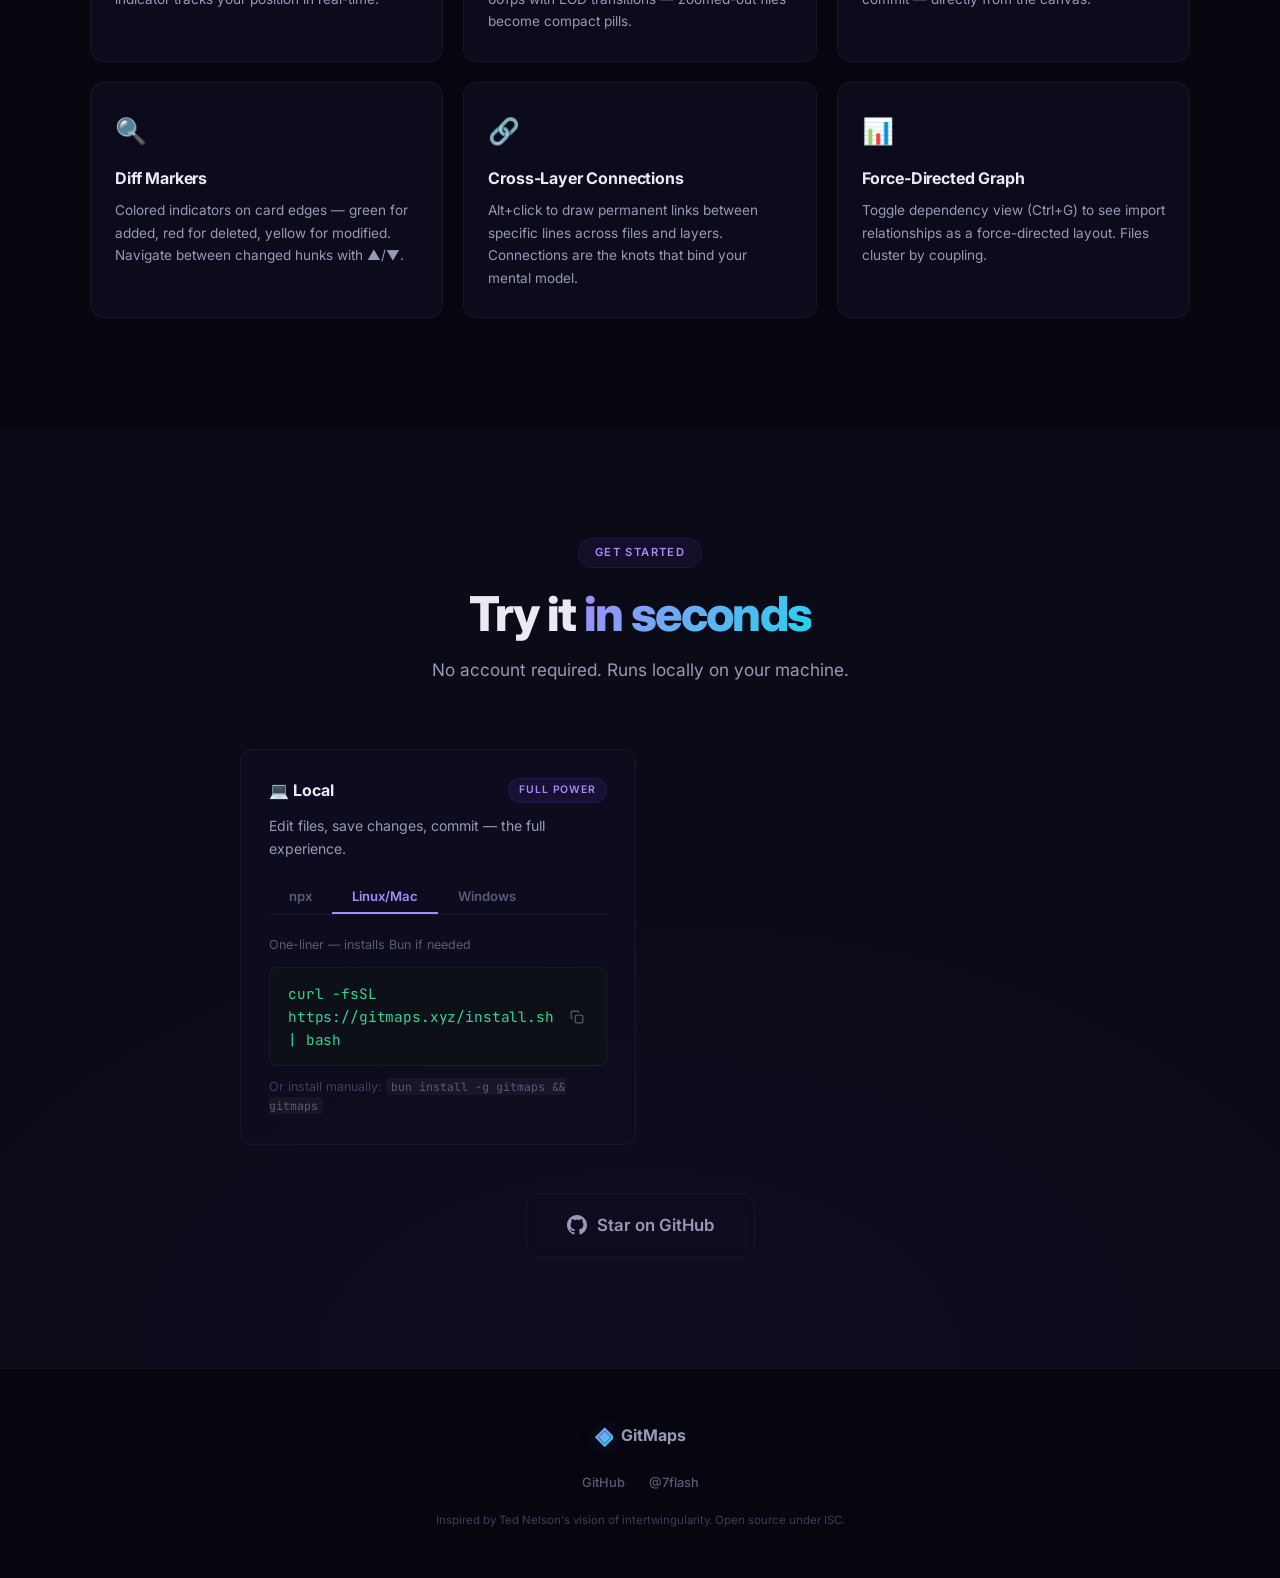
==== commit ca1e7067: "feat: add AI code review section to landing, fix gitmaps.dev  gitmaps.xyz URLs, remove duplicate liv" ====
--- a/index.html
+++ b/index.html
@@ -116,7 +116,35 @@
         </div>
     </section>
 
-
+    <!-- ─── AI Code Review Banner ─────────────────────────── -->
+    <section id="ai-review" class="ai-review-section">
+        <div class="section-inner">
+            <div class="ai-review-grid">
+                <div class="ai-review-text">
+                    <span class="section-tag">Built for AI-era development</span>
+                    <h2 class="ai-review-heading">
+                        Review AI-generated code<br>
+                        <span class="text-gradient">without losing your mind.</span>
+                    </h2>
+                    <p class="ai-review-body">
+                        AI agents generate thousands of lines across dozens of files. Traditional file trees can't keep
+                        up.
+                        GitMaps renders every file simultaneously on an infinite canvas — so you can see the full
+                        picture,
+                        spot patterns, and review changes <strong>spatially</strong> instead of one-file-at-a-time.
+                    </p>
+                    <div class="ai-review-points">
+                        <div class="ai-point"><span class="ai-point-icon">🔍</span> See all changed files at once — no
+                            tab switching</div>
+                        <div class="ai-point"><span class="ai-point-icon">🧠</span> Spatial layout reveals relationships
+                            IDEs hide</div>
+                        <div class="ai-point"><span class="ai-point-icon">⏱️</span> Step through commits to trace what
+                            the AI changed</div>
+                    </div>
+                </div>
+            </div>
+        </div>
+    </section>
 
     <!-- ─── Four Dimensions ──────────────────────────────── -->
     <section id="dimensions">
@@ -607,17 +635,6 @@
             </div>
 
             <div class="install-methods">
-                <!-- Online (always shown) -->
-                <div class="install-card install-card--online">
-                    <div class="install-card-header">
-                        <span class="install-label">☁️ Online</span>
-                        <span class="install-badge">No install</span>
-                    </div>
-                    <p class="install-desc">Try GitMaps instantly in your browser — no setup required.</p>
-                    <a href="https://gitmaps.xyz" class="btn btn-primary btn-lg" style="width:100%;text-align:center;">
-                        Try GitMaps at gitmaps.xyz →
-                    </a>
-                </div>
 
                 <!-- Platform tabs -->
                 <div class="install-card install-card--local">
@@ -654,8 +671,8 @@
                         <div class="install-panel" id="panel-linux">
                             <div class="install-prereq">One-liner — installs Bun if needed</div>
                             <div class="install-code">
-                                <code>curl -fsSL https://gitmaps.dev/install.sh | bash</code>
-                                <button class="copy-btn" data-copy="curl -fsSL https://gitmaps.dev/install.sh | bash"
+                                <code>curl -fsSL https://gitmaps.xyz/install.sh | bash</code>
+                                <button class="copy-btn" data-copy="curl -fsSL https://gitmaps.xyz/install.sh | bash"
                                     title="Copy to clipboard">
                                     <svg width="14" height="14" viewBox="0 0 24 24" fill="none" stroke="currentColor"
                                         stroke-width="2">
@@ -670,8 +687,8 @@
                         <div class="install-panel" id="panel-windows">
                             <div class="install-prereq">PowerShell — installs Bun if needed</div>
                             <div class="install-code">
-                                <code>irm https://gitmaps.dev/install.ps1 | iex</code>
-                                <button class="copy-btn" data-copy="irm https://gitmaps.dev/install.ps1 | iex"
+                                <code>irm https://gitmaps.xyz/install.ps1 | iex</code>
+                                <button class="copy-btn" data-copy="irm https://gitmaps.xyz/install.ps1 | iex"
                                     title="Copy to clipboard">
                                     <svg width="14" height="14" viewBox="0 0 24 24" fill="none" stroke="currentColor"
                                         stroke-width="2">
--- a/styles.css
+++ b/styles.css
@@ -559,6 +559,58 @@
     max-width: 640px;
 }
 
+/* ─── AI Code Review Section ────────────────────────── */
+.ai-review-section {
+    padding: 80px 0 60px;
+    background: linear-gradient(180deg, var(--bg-primary) 0%, var(--bg-secondary) 100%);
+    border-top: 1px solid var(--border);
+}
+
+.ai-review-heading {
+    font-size: clamp(2rem, 5vw, 3.2rem);
+    line-height: 1.15;
+    font-weight: 800;
+    letter-spacing: -0.03em;
+    margin: 16px 0 20px;
+    color: var(--text-primary);
+}
+
+.ai-review-body {
+    font-size: 1.1rem;
+    line-height: 1.7;
+    color: var(--text-secondary);
+    max-width: 640px;
+    margin-bottom: 28px;
+}
+
+.ai-review-points {
+    display: flex;
+    flex-direction: column;
+    gap: 14px;
+}
+
+.ai-point {
+    display: flex;
+    align-items: center;
+    gap: 12px;
+    font-size: 0.95rem;
+    color: var(--text-secondary);
+    padding: 10px 16px;
+    background: var(--bg-card);
+    border: 1px solid var(--border);
+    border-radius: var(--radius-sm);
+    transition: border-color 0.2s;
+}
+
+.ai-point:hover {
+    border-color: var(--border-hover);
+}
+
+.ai-point-icon {
+    font-size: 1.2rem;
+    flex-shrink: 0;
+}
+
 /* ─── Dimension Flow ─────────────────────────────────── */
 #dimensions {
     background: var(--bg-secondary);
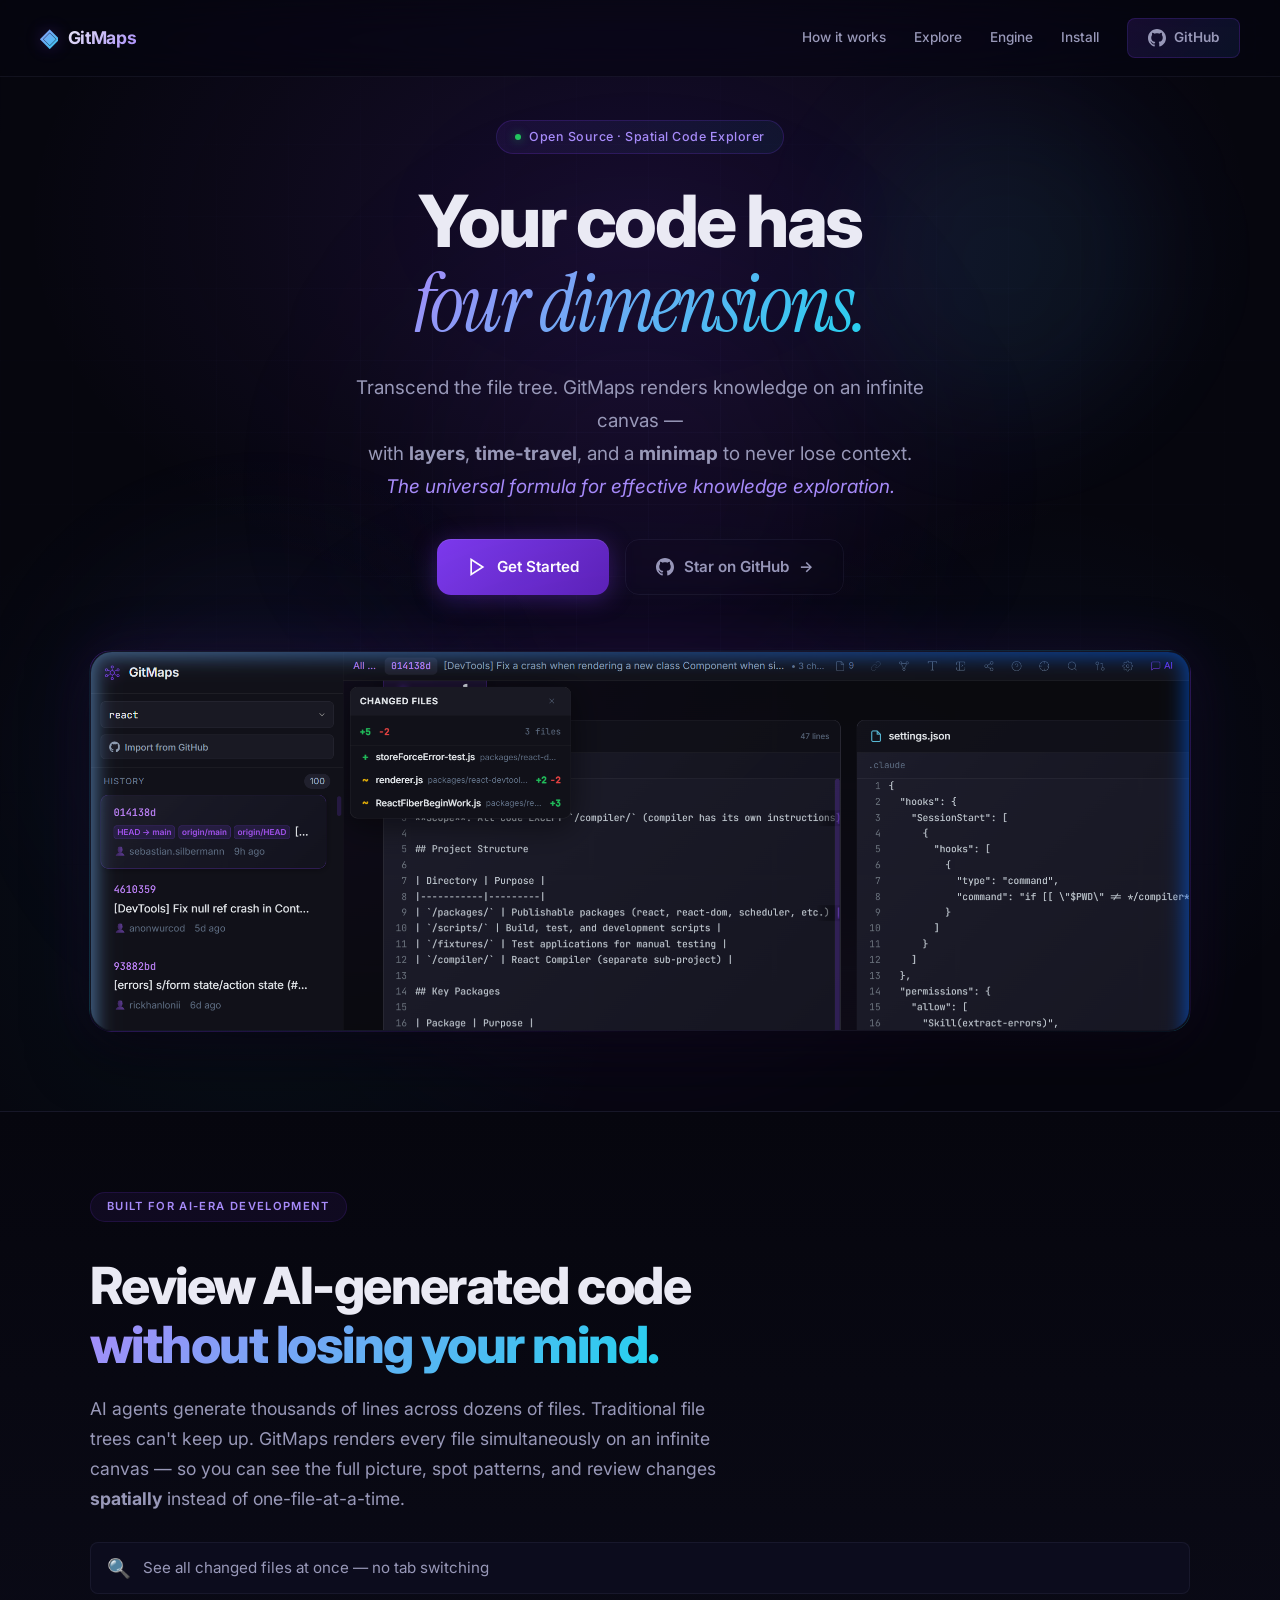
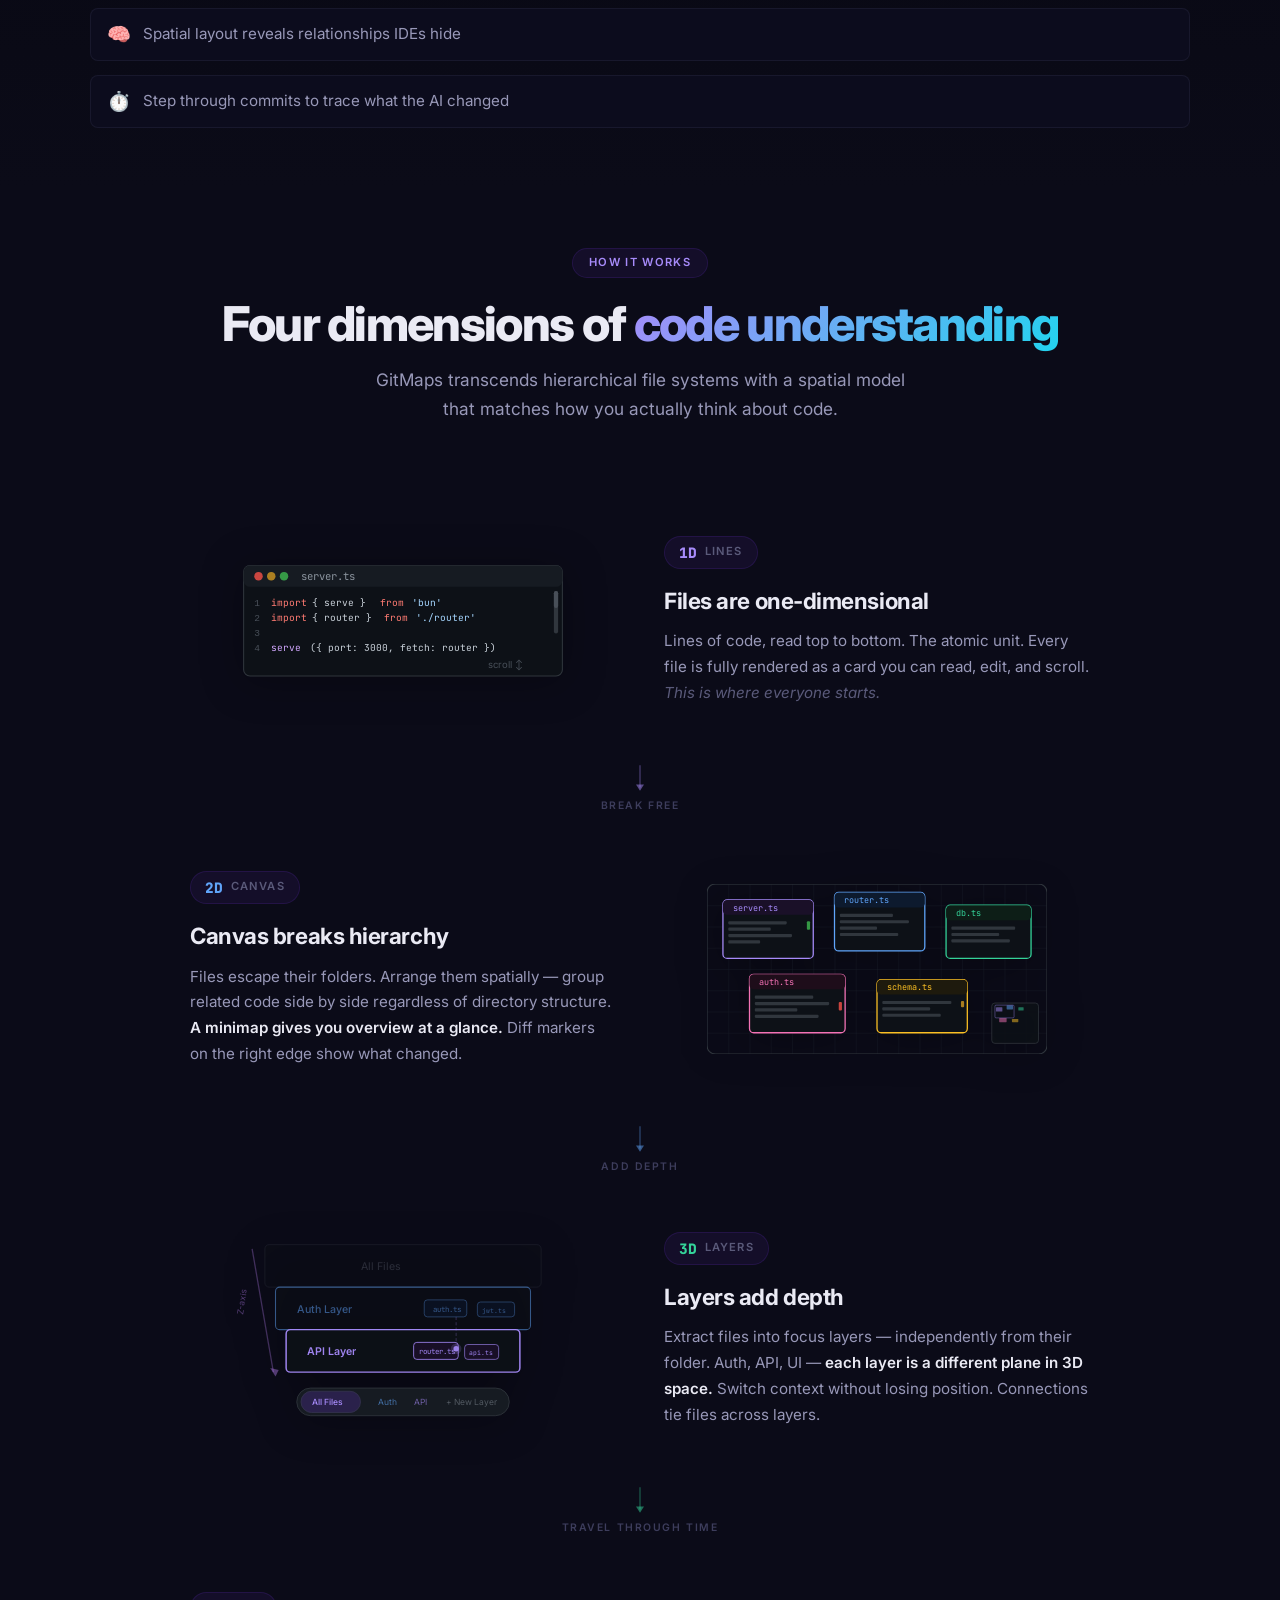
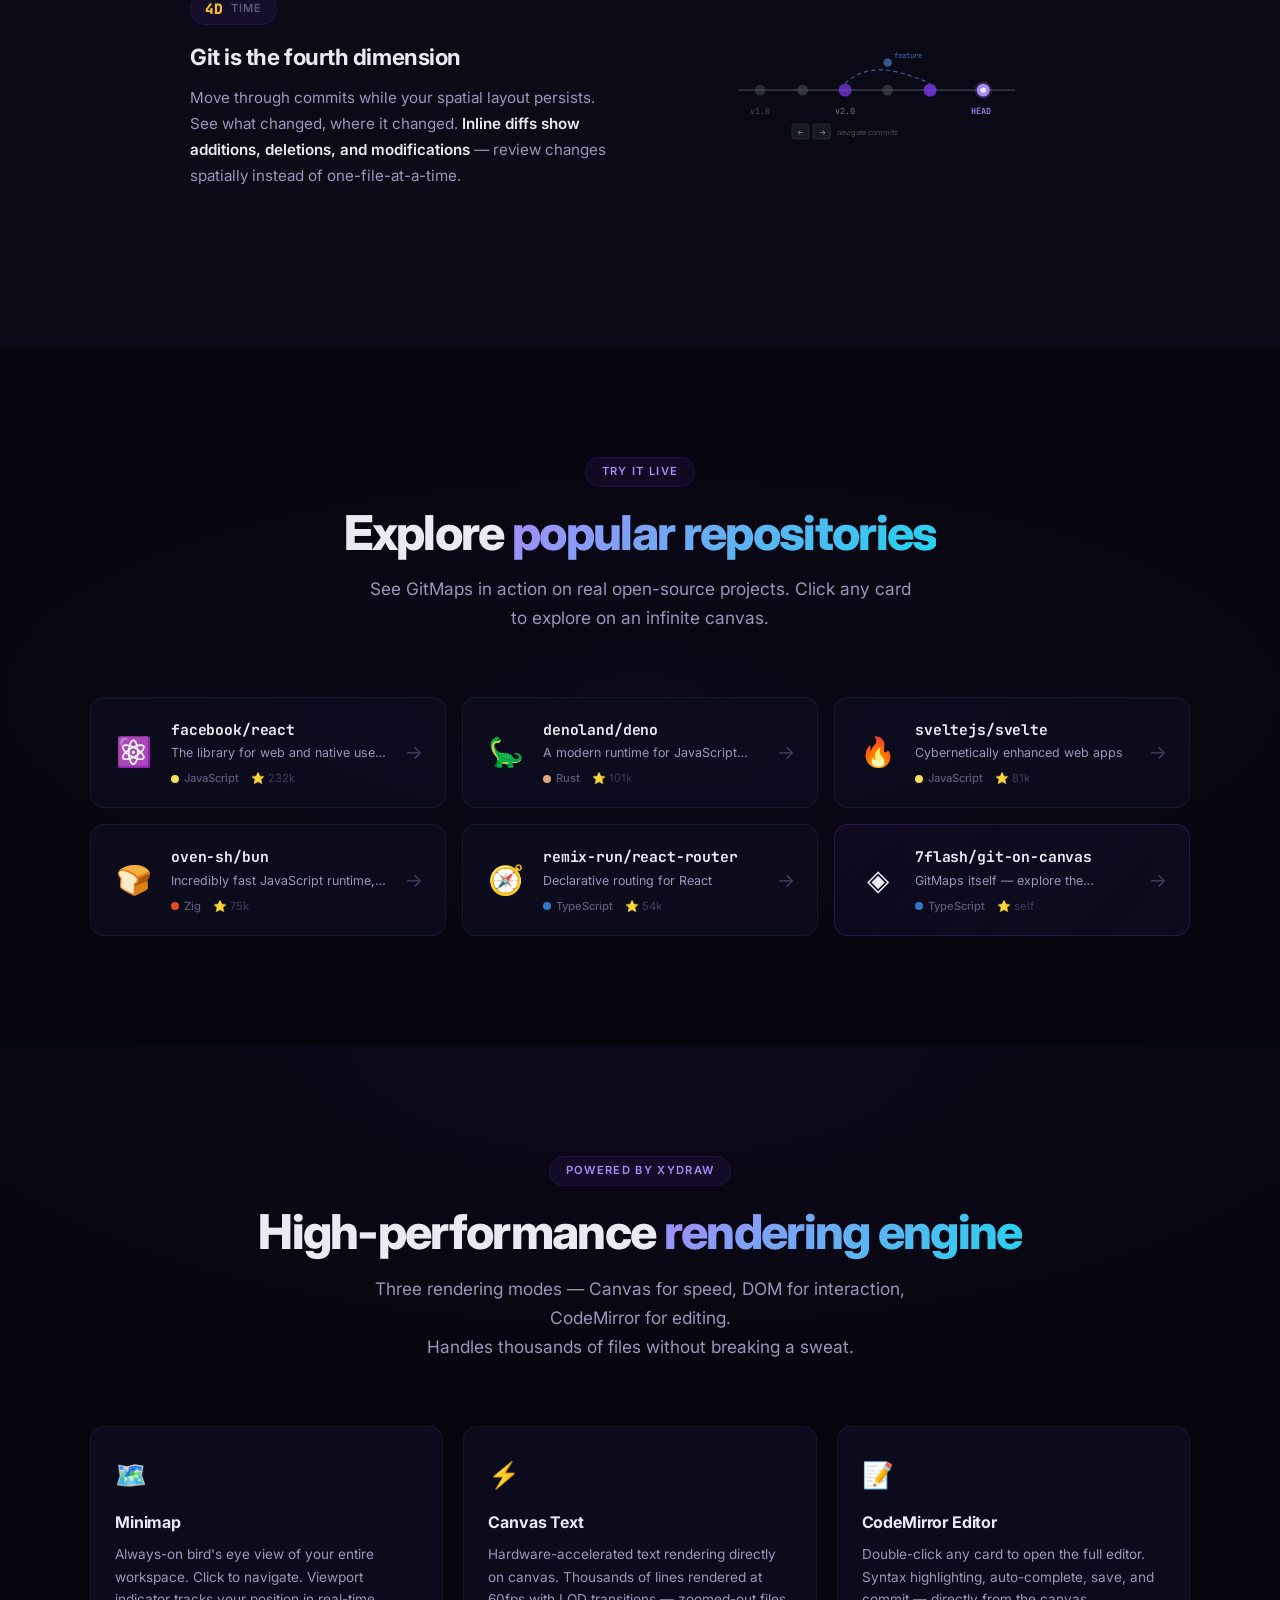
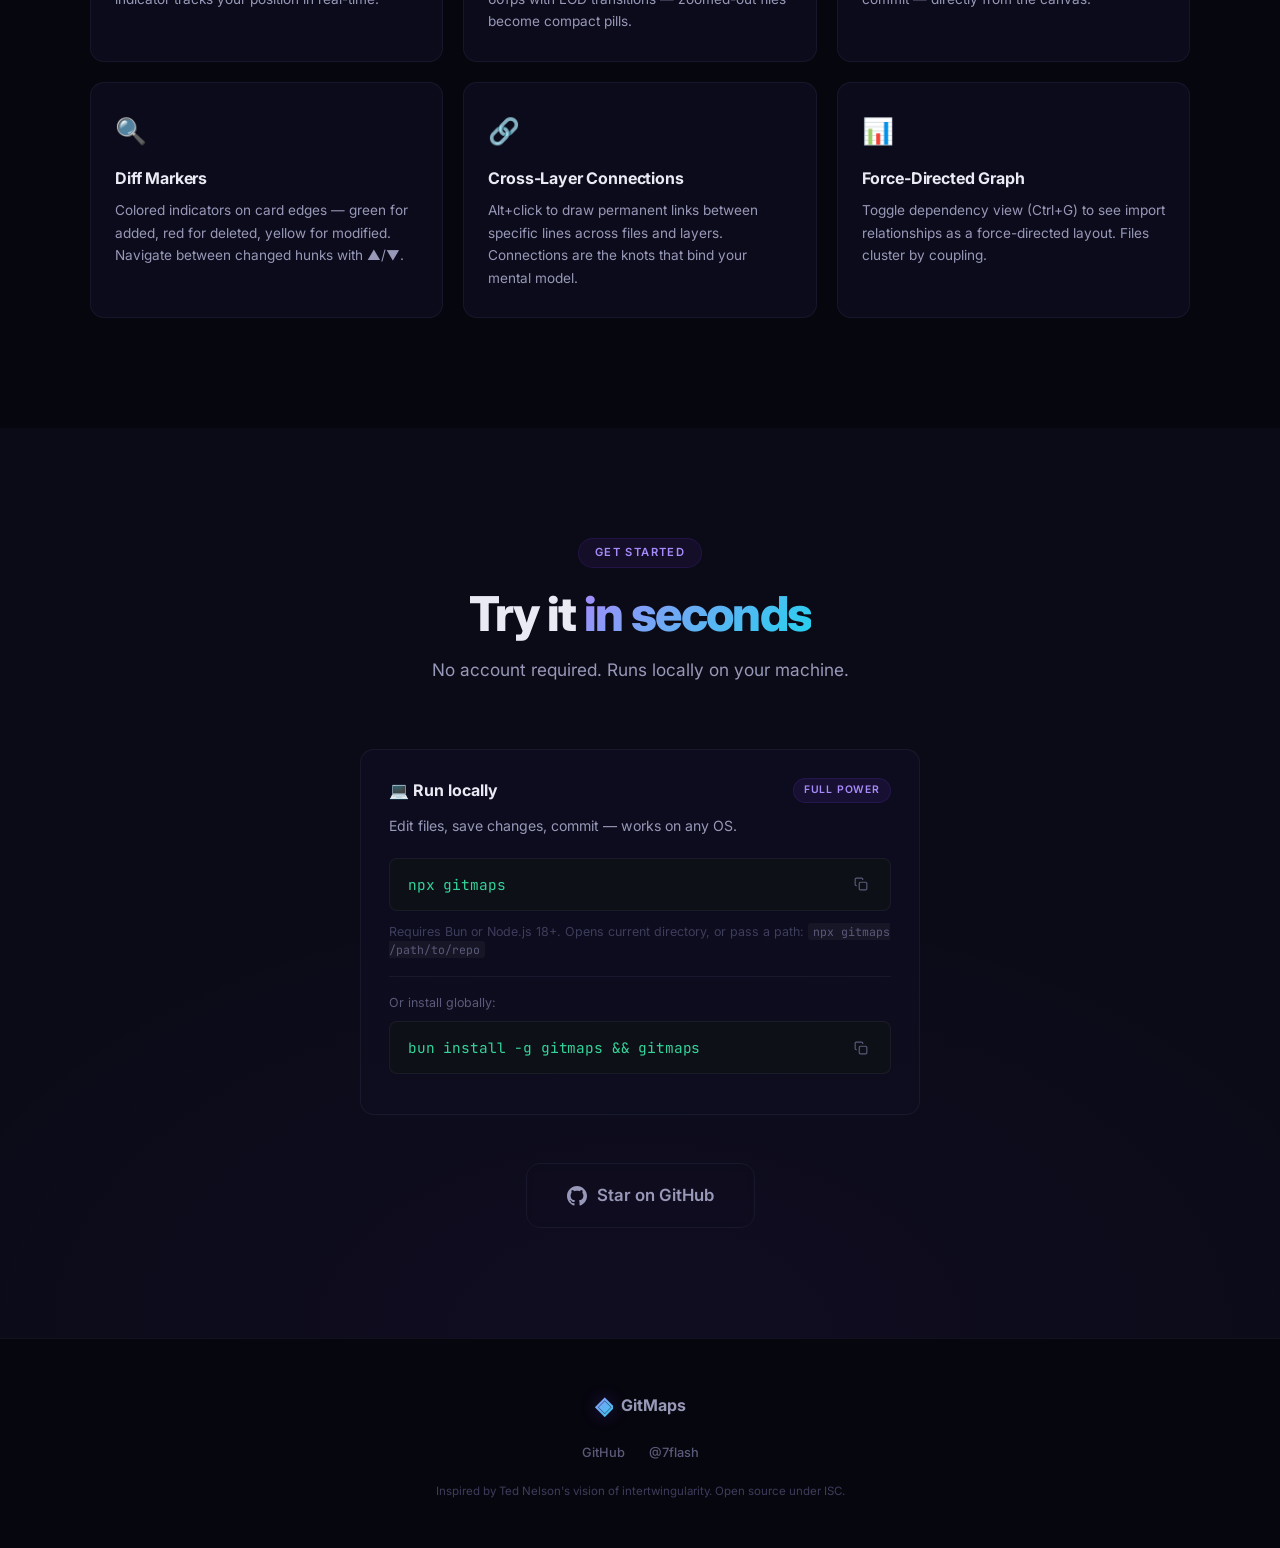
==== commit 72ff1891: "feat: Transcend the file tree hero copy, systemd deploy workflow" ====
--- a/index.html
+++ b/index.html
@@ -84,10 +84,10 @@
                 <span class="hero-accent">four dimensions.</span>
             </h1>
             <p class="hero-sub">
-                Files are one-dimensional. Folders give you three.<br>
-                GitMaps adds <strong>layers</strong>, <strong>connections</strong>, and <strong>time-travel</strong> —
-                on an infinite canvas.<br>
-                <em>Built for reviewing AI-generated code at scale.</em>
+                Transcend the file tree. GitMaps renders knowledge on an infinite canvas —<br>
+                with <strong>layers</strong>, <strong>time-travel</strong>, and a <strong>minimap</strong> to never lose
+                context.<br>
+                <em>The universal formula for effective knowledge exploration.</em>
             </p>
             <div class="hero-actions">
                 <a href="#install" class="btn btn-primary">
@@ -635,70 +635,40 @@
             </div>
 
             <div class="install-methods">
-
-                <!-- Platform tabs -->
                 <div class="install-card install-card--local">
                     <div class="install-card-header">
-                        <span class="install-label">💻 Local</span>
+                        <span class="install-label">💻 Run locally</span>
                         <span class="install-badge">Full power</span>
                     </div>
-                    <p class="install-desc">Edit files, save changes, commit — the full experience.</p>
-
-                    <div class="install-tabs" id="installTabs">
-                        <button class="install-tab active" data-tab="npx">npx</button>
-                        <button class="install-tab" data-tab="linux">Linux/Mac</button>
-                        <button class="install-tab" data-tab="windows">Windows</button>
-                    </div>
-
-                    <div class="install-panels">
-                        <div class="install-panel active" id="panel-npx">
-                            <div class="install-prereq">Requires <a href="https://bun.sh" target="_blank"
-                                    rel="noopener">Bun</a> or <a href="https://nodejs.org" target="_blank"
-                                    rel="noopener">Node.js 18+</a></div>
-                            <div class="install-code">
-                                <code>npx gitmaps</code>
-                                <button class="copy-btn" data-copy="npx gitmaps" title="Copy to clipboard">
-                                    <svg width="14" height="14" viewBox="0 0 24 24" fill="none" stroke="currentColor"
-                                        stroke-width="2">
-                                        <rect x="9" y="9" width="13" height="13" rx="2" />
-                                        <path d="M5 15H4a2 2 0 01-2-2V4a2 2 0 012-2h9a2 2 0 012 2v1" />
-                                    </svg>
-                                </button>
-                            </div>
-                            <p class="install-note">Opens current directory. Use <code>npx gitmaps /path/to/repo</code>
-                                for a specific repo.</p>
-                        </div>
-                        <div class="install-panel" id="panel-linux">
-                            <div class="install-prereq">One-liner — installs Bun if needed</div>
-                            <div class="install-code">
-                                <code>curl -fsSL https://gitmaps.xyz/install.sh | bash</code>
-                                <button class="copy-btn" data-copy="curl -fsSL https://gitmaps.xyz/install.sh | bash"
-                                    title="Copy to clipboard">
-                                    <svg width="14" height="14" viewBox="0 0 24 24" fill="none" stroke="currentColor"
-                                        stroke-width="2">
-                                        <rect x="9" y="9" width="13" height="13" rx="2" />
-                                        <path d="M5 15H4a2 2 0 01-2-2V4a2 2 0 012-2h9a2 2 0 012 2v1" />
-                                    </svg>
-                                </button>
-                            </div>
-                            <p class="install-note">Or install manually: <code>bun install -g gitmaps && gitmaps</code>
-                            </p>
-                        </div>
-                        <div class="install-panel" id="panel-windows">
-                            <div class="install-prereq">PowerShell — installs Bun if needed</div>
-                            <div class="install-code">
-                                <code>irm https://gitmaps.xyz/install.ps1 | iex</code>
-                                <button class="copy-btn" data-copy="irm https://gitmaps.xyz/install.ps1 | iex"
-                                    title="Copy to clipboard">
-                                    <svg width="14" height="14" viewBox="0 0 24 24" fill="none" stroke="currentColor"
-                                        stroke-width="2">
-                                        <rect x="9" y="9" width="13" height="13" rx="2" />
-                                        <path d="M5 15H4a2 2 0 01-2-2V4a2 2 0 012-2h9a2 2 0 012 2v1" />
-                                    </svg>
-                                </button>
-                            </div>
-                            <p class="install-note">Or install manually: <code>bun install -g gitmaps; gitmaps</code>
-                            </p>
+                    <p class="install-desc">Edit files, save changes, commit — works on any OS.</p>
+
+                    <div class="install-code">
+                        <code>npx gitmaps</code>
+                        <button class="copy-btn" data-copy="npx gitmaps" title="Copy to clipboard">
+                            <svg width="14" height="14" viewBox="0 0 24 24" fill="none" stroke="currentColor"
+                                stroke-width="2">
+                                <rect x="9" y="9" width="13" height="13" rx="2" />
+                                <path d="M5 15H4a2 2 0 01-2-2V4a2 2 0 012-2h9a2 2 0 012 2v1" />
+                            </svg>
+                        </button>
+                    </div>
+                    <p class="install-note">Requires <a href="https://bun.sh" target="_blank" rel="noopener">Bun</a> or
+                        <a href="https://nodejs.org" target="_blank" rel="noopener">Node.js 18+</a>. Opens current
+                        directory, or pass a path: <code>npx gitmaps /path/to/repo</code>
+                    </p>
+
+                    <div class="install-alt">
+                        <span class="install-alt-label">Or install globally:</span>
+                        <div class="install-code">
+                            <code>bun install -g gitmaps && gitmaps</code>
+                            <button class="copy-btn" data-copy="bun install -g gitmaps && gitmaps"
+                                title="Copy to clipboard">
+                                <svg width="14" height="14" viewBox="0 0 24 24" fill="none" stroke="currentColor"
+                                    stroke-width="2">
+                                    <rect x="9" y="9" width="13" height="13" rx="2" />
+                                    <path d="M5 15H4a2 2 0 01-2-2V4a2 2 0 012-2h9a2 2 0 012 2v1" />
+                                </svg>
+                            </button>
                         </div>
                     </div>
                 </div>
@@ -736,35 +706,8 @@
 
     <script src="script.js"></script>
     <script>
-        // Platform auto-detect for install tabs
+        // Copy buttons
         (function () {
-            const tabs = document.querySelectorAll('.install-tab');
-            const panels = document.querySelectorAll('.install-panel');
-            if (!tabs.length) return;
-
-            // Auto-detect platform
-            const ua = navigator.userAgent.toLowerCase();
-            let defaultTab = 'npx'; // universal default
-            if (ua.includes('win')) defaultTab = 'windows';
-            else if (ua.includes('linux') || ua.includes('mac') || ua.includes('darwin')) defaultTab = 'linux';
-
-            function switchTab(tabName) {
-                tabs.forEach(t => {
-                    t.classList.toggle('active', t.dataset.tab === tabName);
-                });
-                panels.forEach(p => {
-                    p.classList.toggle('active', p.id === 'panel-' + tabName);
-                });
-            }
-
-            // Set detected platform as default
-            switchTab(defaultTab);
-
-            tabs.forEach(tab => {
-                tab.addEventListener('click', () => switchTab(tab.dataset.tab));
-            });
-
-            // Copy buttons
             document.querySelectorAll('.copy-btn').forEach(btn => {
                 btn.addEventListener('click', () => {
                     const text = btn.dataset.copy;
--- a/styles.css
+++ b/styles.css
@@ -1077,12 +1077,8 @@
 }
 
 .install-methods {
-    display: grid;
-    grid-template-columns: 1fr 1.4fr;
-    gap: 24px;
-    max-width: 800px;
+    max-width: 560px;
     margin: 0 auto;
-    align-items: stretch;
 }
 
 .install-card {
@@ -1205,6 +1201,19 @@
     font-size: 0.9rem;
     color: var(--accent-emerald);
     letter-spacing: -0.01em;
+}
+
+.install-alt {
+    margin-top: 16px;
+    padding-top: 16px;
+    border-top: 1px solid var(--border);
+}
+
+.install-alt-label {
+    font-size: 0.78rem;
+    color: var(--text-muted);
+    display: block;
+    margin-bottom: 8px;
 }
 
 .copy-btn {
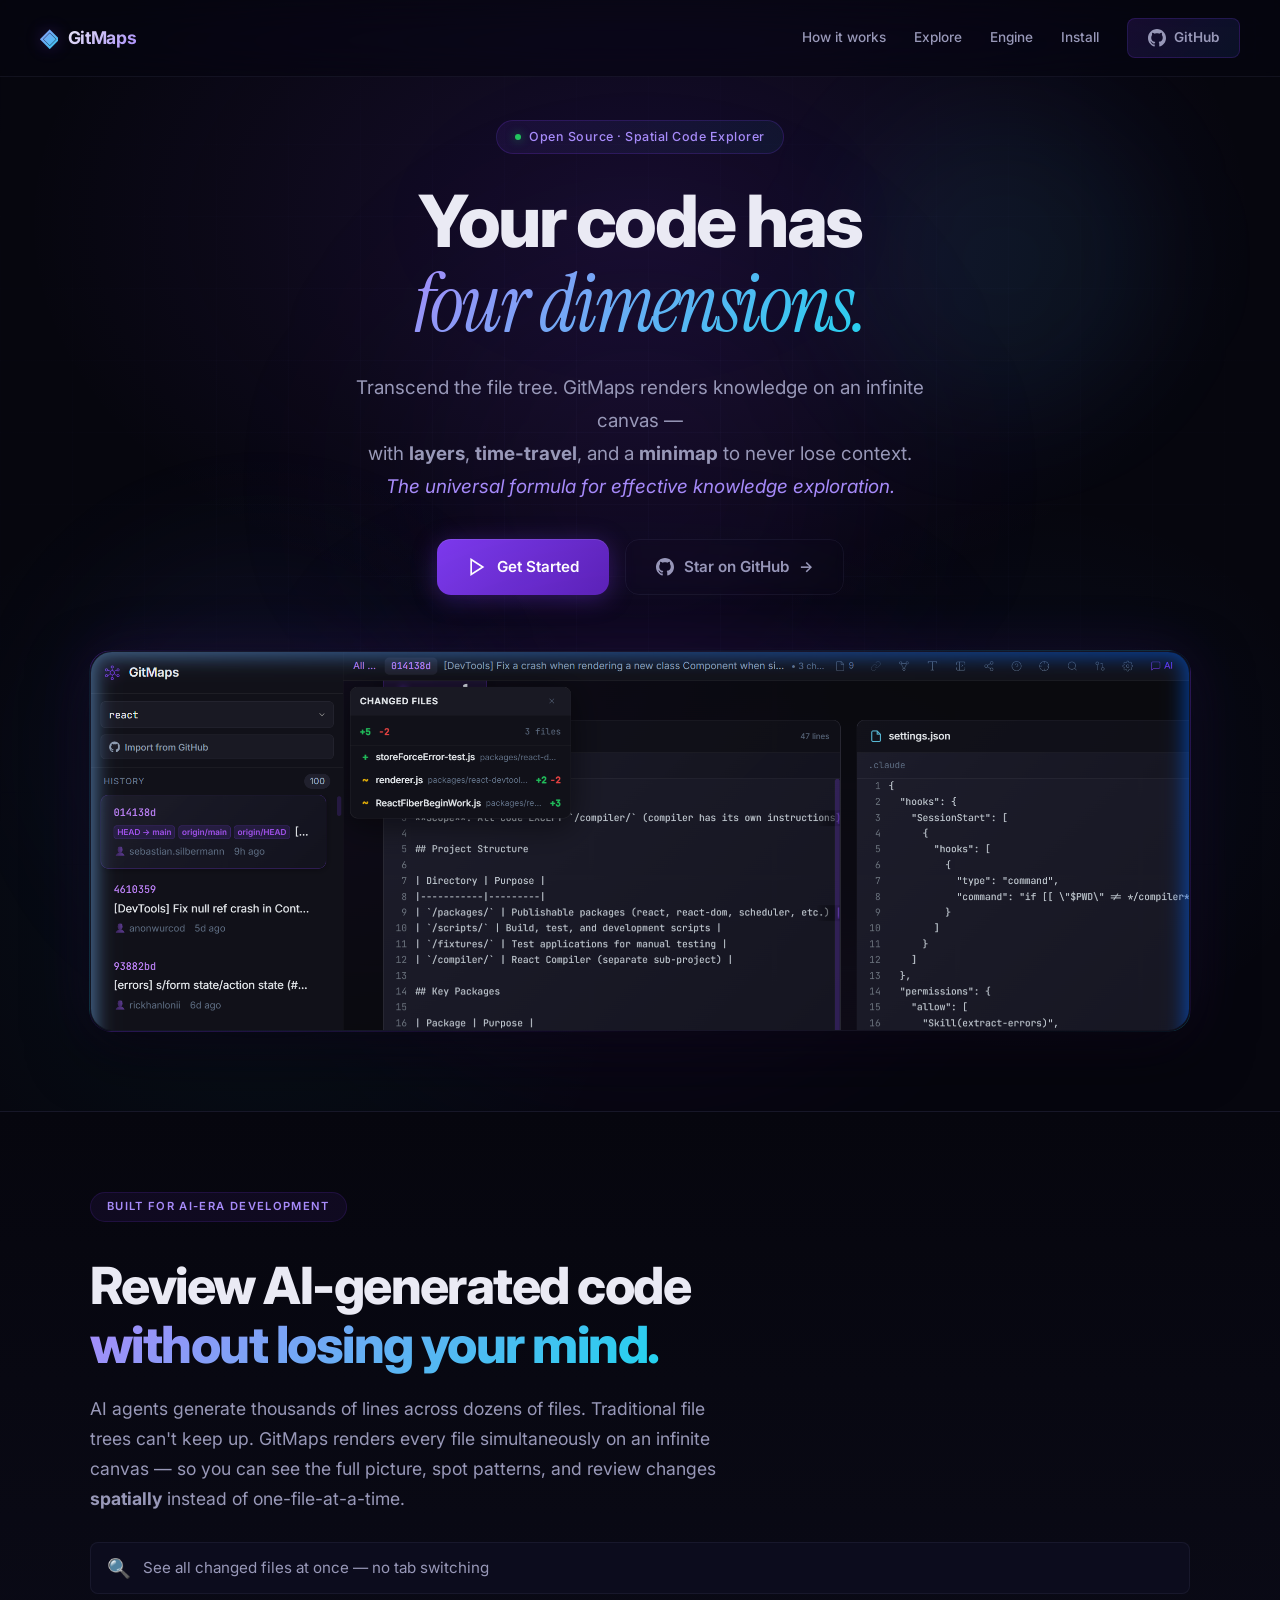
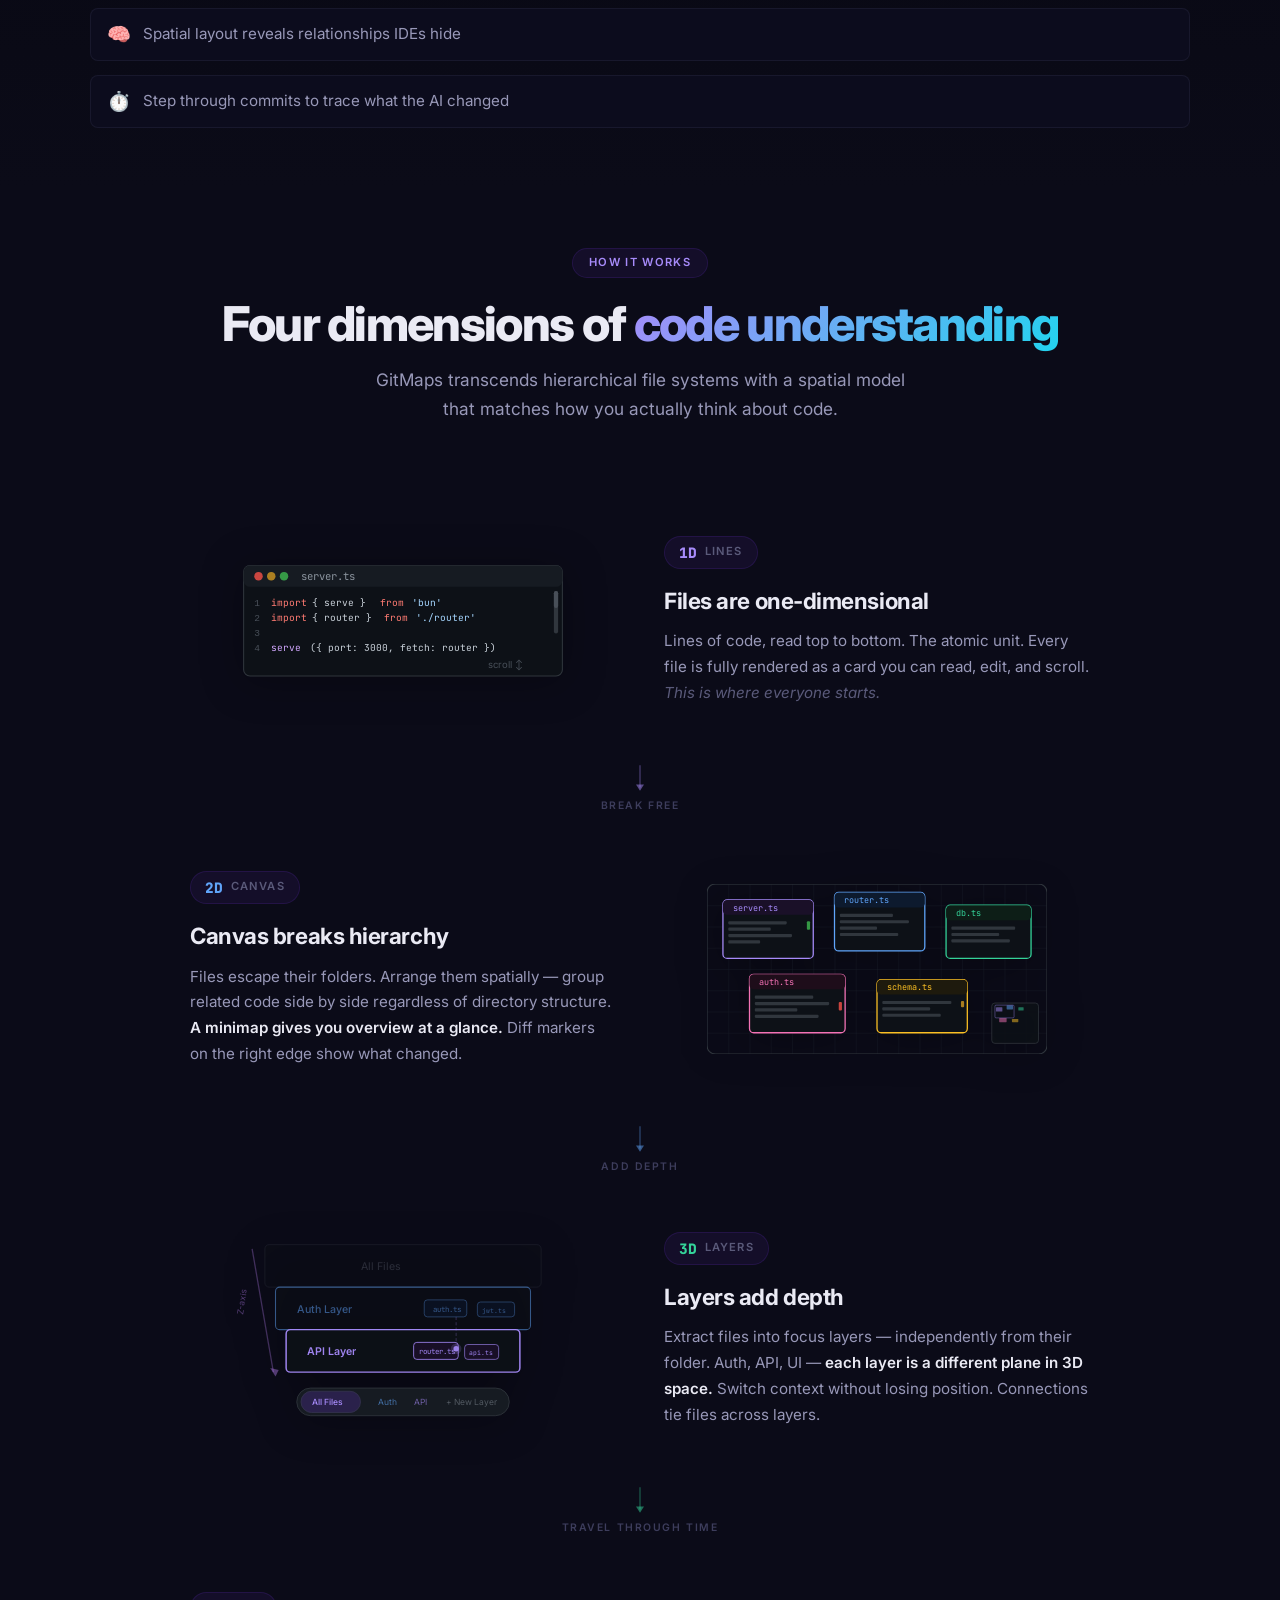
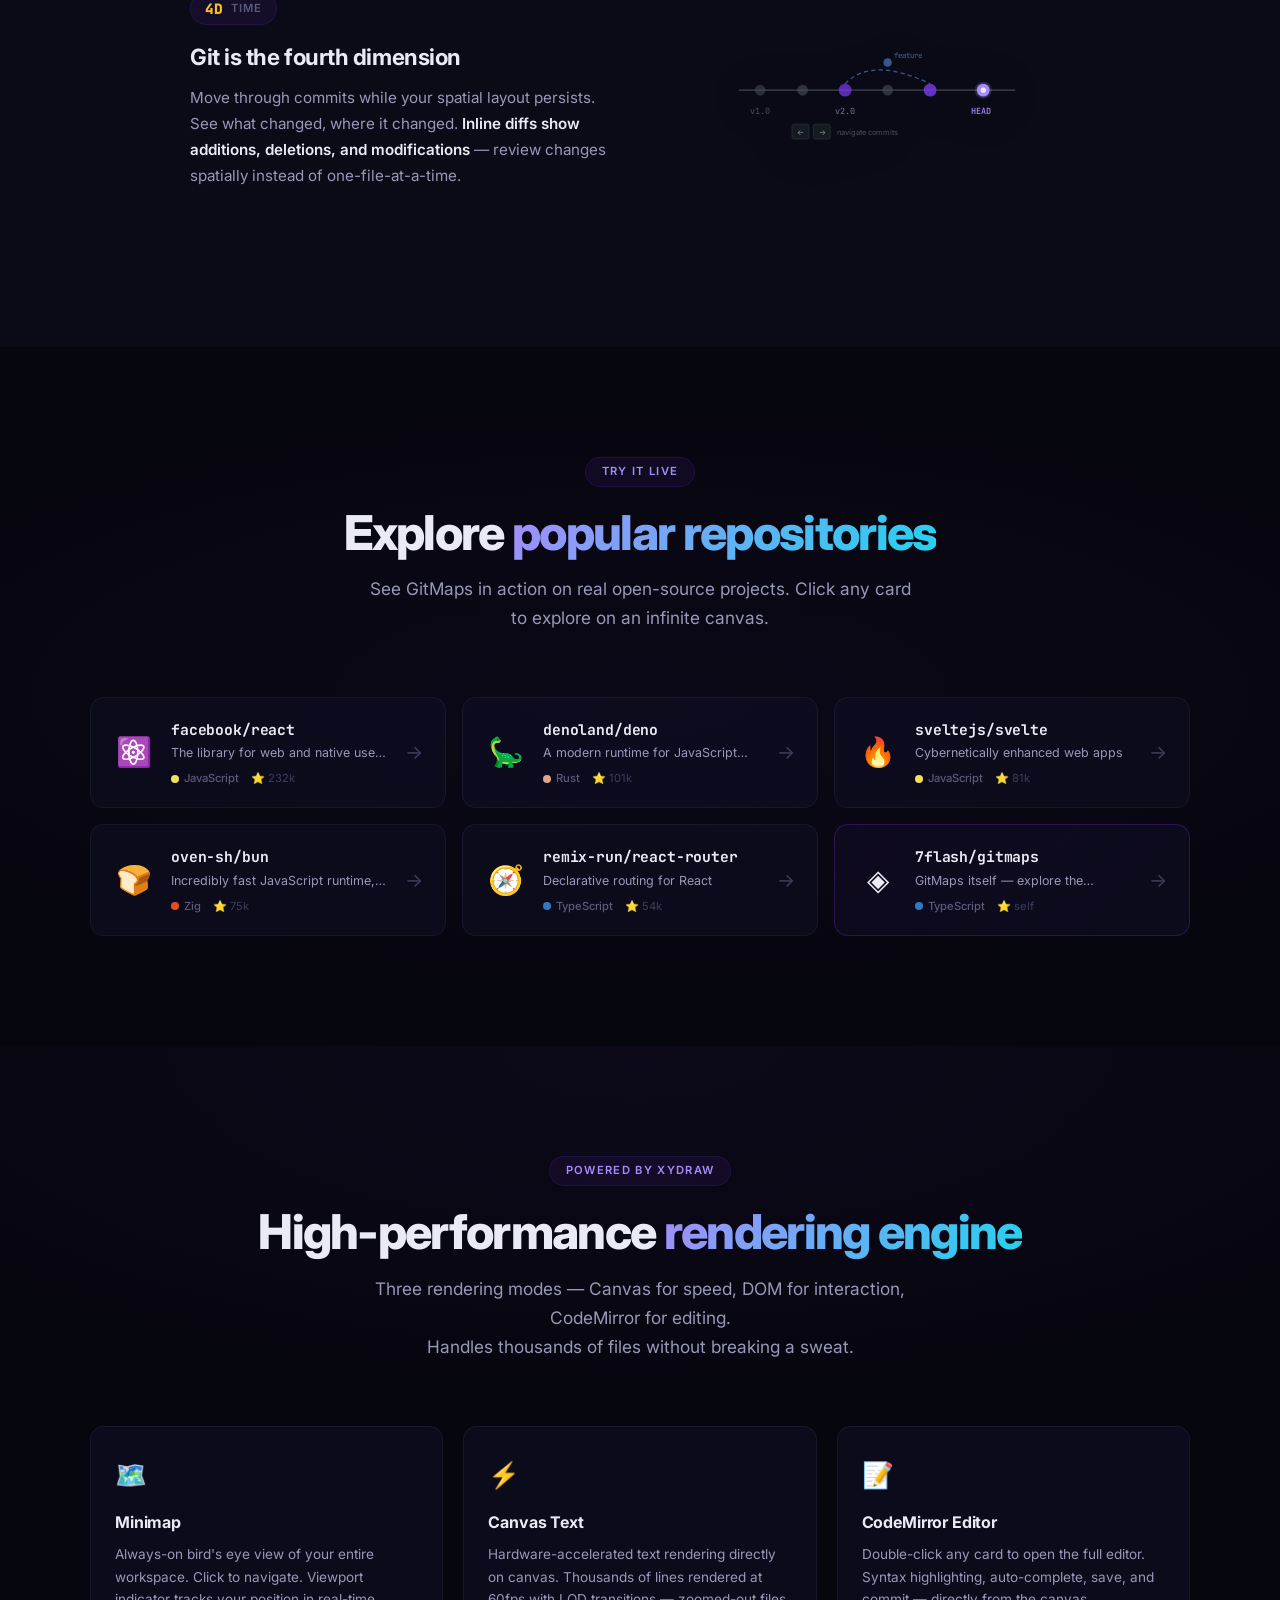
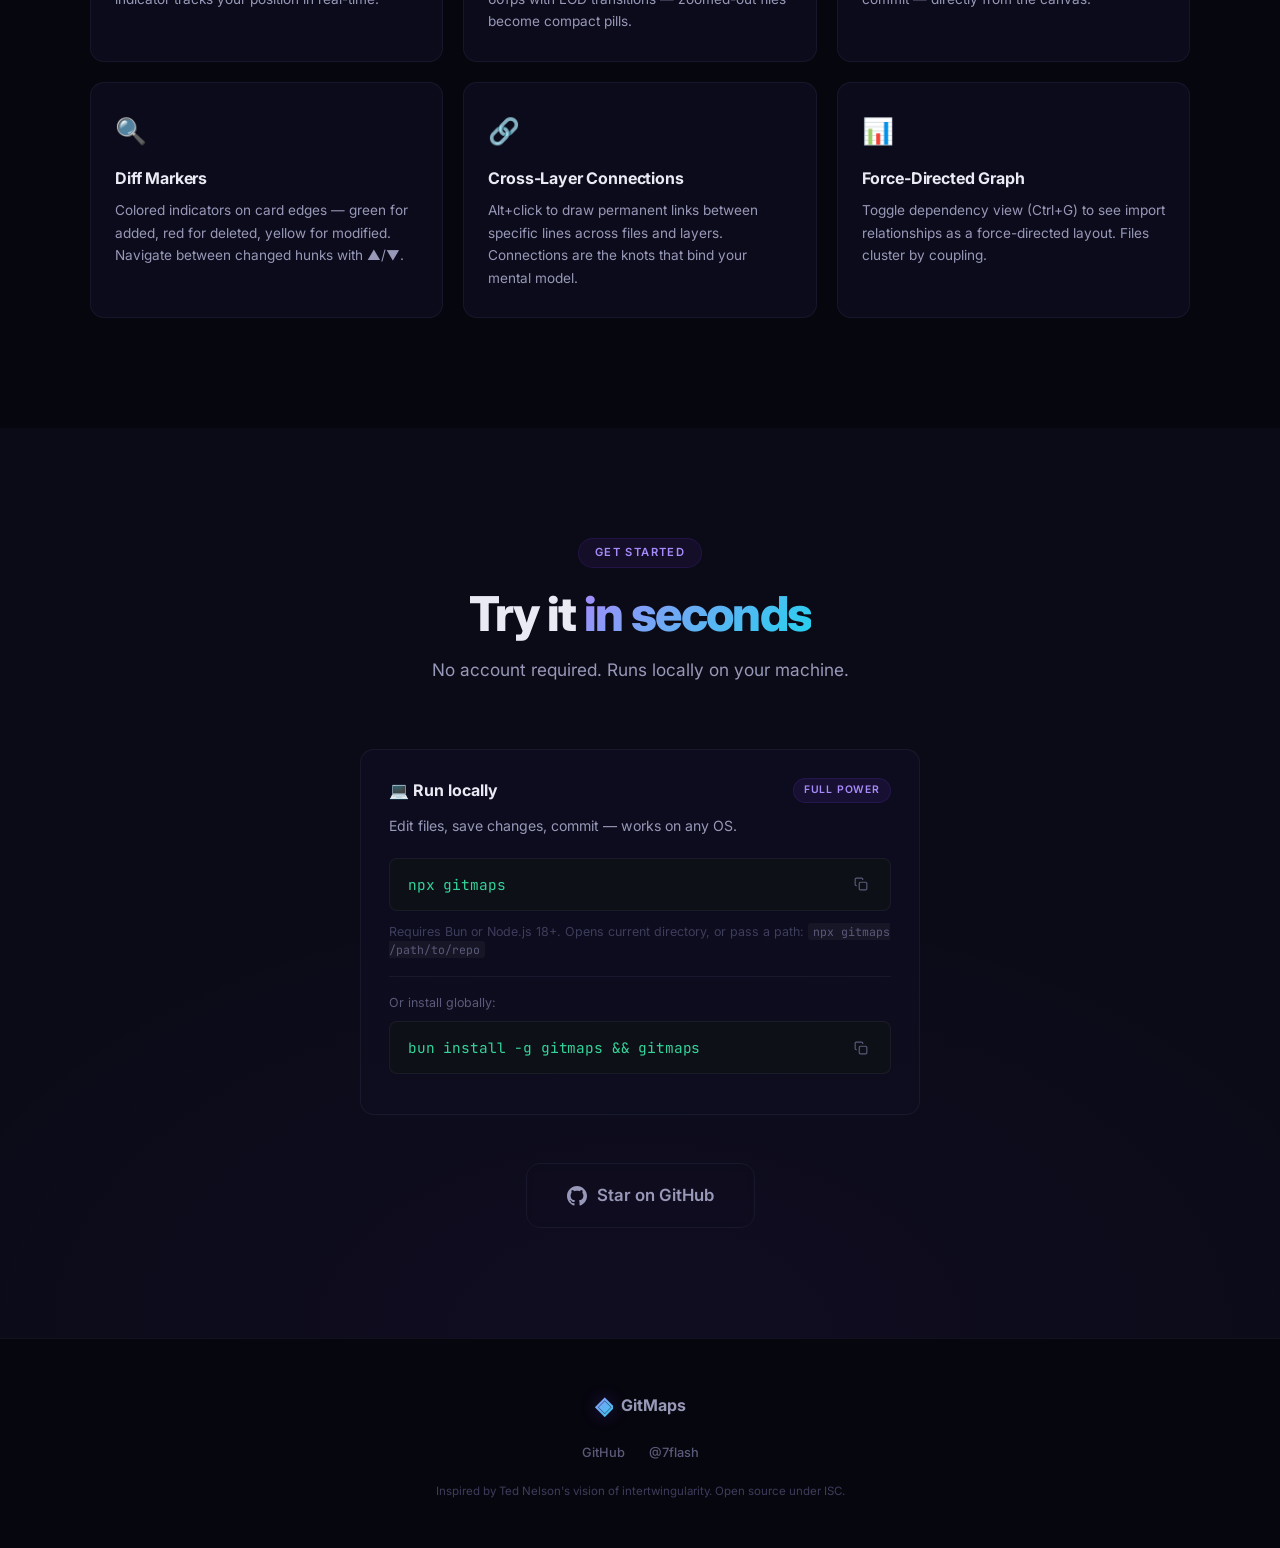
==== commit b057acab: "fix: replace remaining git-on-canvas references with gitmaps" ====
--- a/index.html
+++ b/index.html
@@ -47,7 +47,7 @@
                 <a href="#engine">Engine</a>
                 <a href="#install">Install</a>
 
-                <a href="https://github.com/7flash/git-on-canvas" class="nav-cta" target="_blank" rel="noopener">
+                <a href="https://github.com/7flash/gitmaps" class="nav-cta" target="_blank" rel="noopener">
                     <svg width="18" height="18" viewBox="0 0 24 24" fill="currentColor">
                         <path
                             d="M12 0c-6.626 0-12 5.373-12 12 0 5.302 3.438 9.8 8.207 11.387.599.111.793-.261.793-.577v-2.234c-3.338.726-4.033-1.416-4.033-1.416-.546-1.387-1.333-1.756-1.333-1.756-1.089-.745.083-.729.083-.729 1.205.084 1.839 1.237 1.839 1.237 1.07 1.834 2.807 1.304 3.492.997.107-.775.418-1.305.762-1.604-2.665-.305-5.467-1.334-5.467-5.931 0-1.311.469-2.381 1.236-3.221-.124-.303-.535-1.524.117-3.176 0 0 1.008-.322 3.301 1.23.957-.266 1.983-.399 3.003-.404 1.02.005 2.047.138 3.006.404 2.291-1.552 3.297-1.23 3.297-1.23.653 1.653.242 2.874.118 3.176.77.84 1.235 1.911 1.235 3.221 0 4.609-2.807 5.624-5.479 5.921.43.372.823 1.102.823 2.222v3.293c0 .319.192.694.801.576 4.765-1.589 8.199-6.086 8.199-11.386 0-6.627-5.373-12-12-12z" />
@@ -96,7 +96,7 @@
                     </svg>
                     Get Started
                 </a>
-                <a href="https://github.com/7flash/git-on-canvas" class="btn btn-ghost" target="_blank" rel="noopener">
+                <a href="https://github.com/7flash/gitmaps" class="btn btn-ghost" target="_blank" rel="noopener">
                     <svg width="18" height="18" viewBox="0 0 24 24" fill="currentColor">
                         <path
                             d="M12 0c-6.626 0-12 5.373-12 12 0 5.302 3.438 9.8 8.207 11.387.599.111.793-.261.793-.577v-2.234c-3.338.726-4.033-1.416-4.033-1.416-.546-1.387-1.333-1.756-1.333-1.756-1.089-.745.083-.729.083-.729 1.205.084 1.839 1.237 1.839 1.237 1.07 1.834 2.807 1.304 3.492.997.107-.775.418-1.305.762-1.604-2.665-.305-5.467-1.334-5.467-5.931 0-1.311.469-2.381 1.236-3.221-.124-.303-.535-1.524.117-3.176 0 0 1.008-.322 3.301 1.23.957-.266 1.983-.399 3.003-.404 1.02.005 2.047.138 3.006.404 2.291-1.552 3.297-1.23 3.297-1.23.653 1.653.242 2.874.118 3.176.77.84 1.235 1.911 1.235 3.221 0 4.609-2.807 5.624-5.479 5.921.43.372.823 1.102.823 2.222v3.293c0 .319.192.694.801.576 4.765-1.589 8.199-6.086 8.199-11.386 0-6.627-5.373-12-12-12z" />
@@ -557,11 +557,11 @@
                     <span class="explore-arrow">→</span>
                 </a>
 
-                <a href="https://gitmaps.xyz/7flash/git-on-canvas" class="explore-card explore-card--self"
+                <a href="https://gitmaps.xyz/7flash/gitmaps" class="explore-card explore-card--self"
                     target="_blank" rel="noopener">
                     <div class="explore-card-icon">◈</div>
                     <div class="explore-card-body">
-                        <h3>7flash/git-on-canvas</h3>
+                        <h3>7flash/gitmaps</h3>
                         <p>GitMaps itself — explore the explorer!</p>
                         <div class="explore-meta">
                             <span class="explore-lang" style="--lang-color: #3178c6">TypeScript</span>
@@ -676,7 +676,7 @@
 
             <!-- GitHub star CTA -->
             <div class="install-github">
-                <a href="https://github.com/7flash/git-on-canvas" class="btn btn-ghost btn-lg" target="_blank"
+                <a href="https://github.com/7flash/gitmaps" class="btn btn-ghost btn-lg" target="_blank"
                     rel="noopener">
                     <svg width="20" height="20" viewBox="0 0 24 24" fill="currentColor">
                         <path
@@ -696,7 +696,7 @@
                 <span>GitMaps</span>
             </div>
             <div class="footer-links">
-                <a href="https://github.com/7flash/git-on-canvas" target="_blank" rel="noopener">GitHub</a>
+                <a href="https://github.com/7flash/gitmaps" target="_blank" rel="noopener">GitHub</a>
 
                 <a href="https://github.com/7flash" target="_blank" rel="noopener">@7flash</a>
             </div>
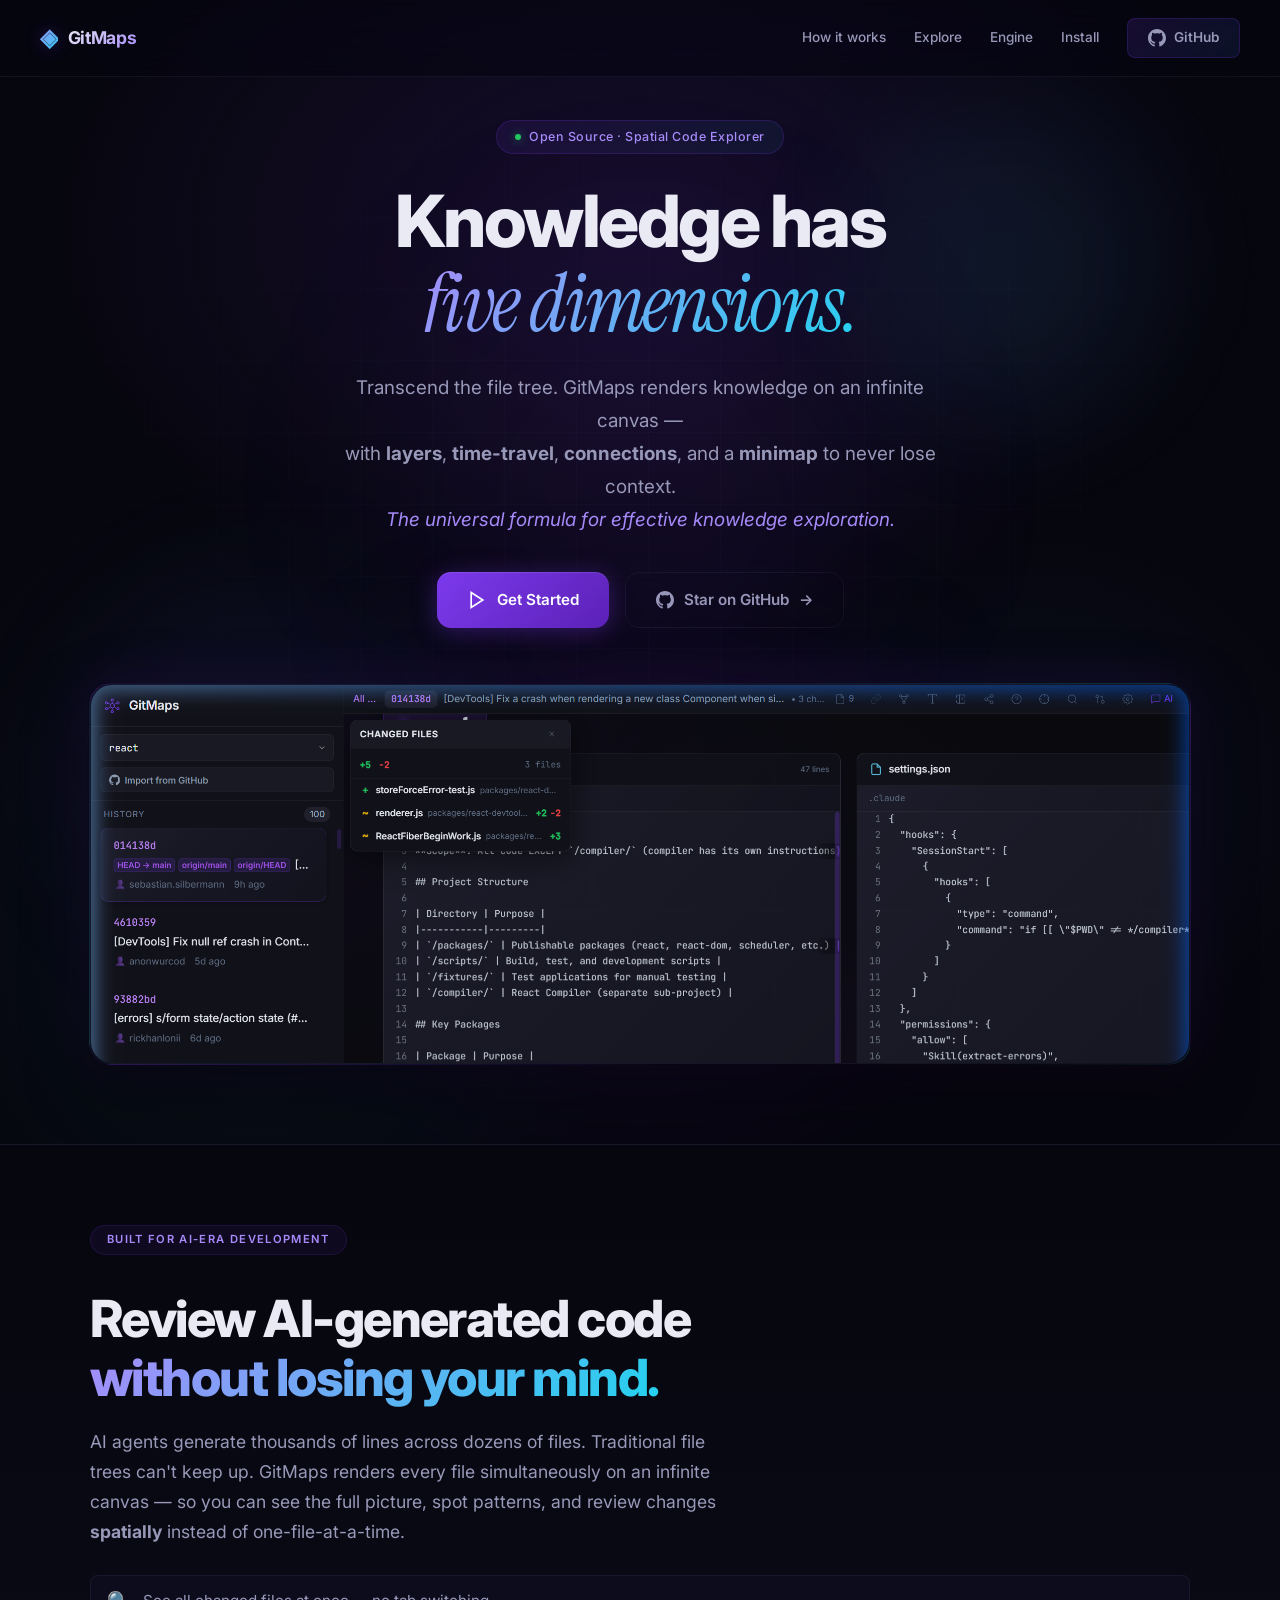
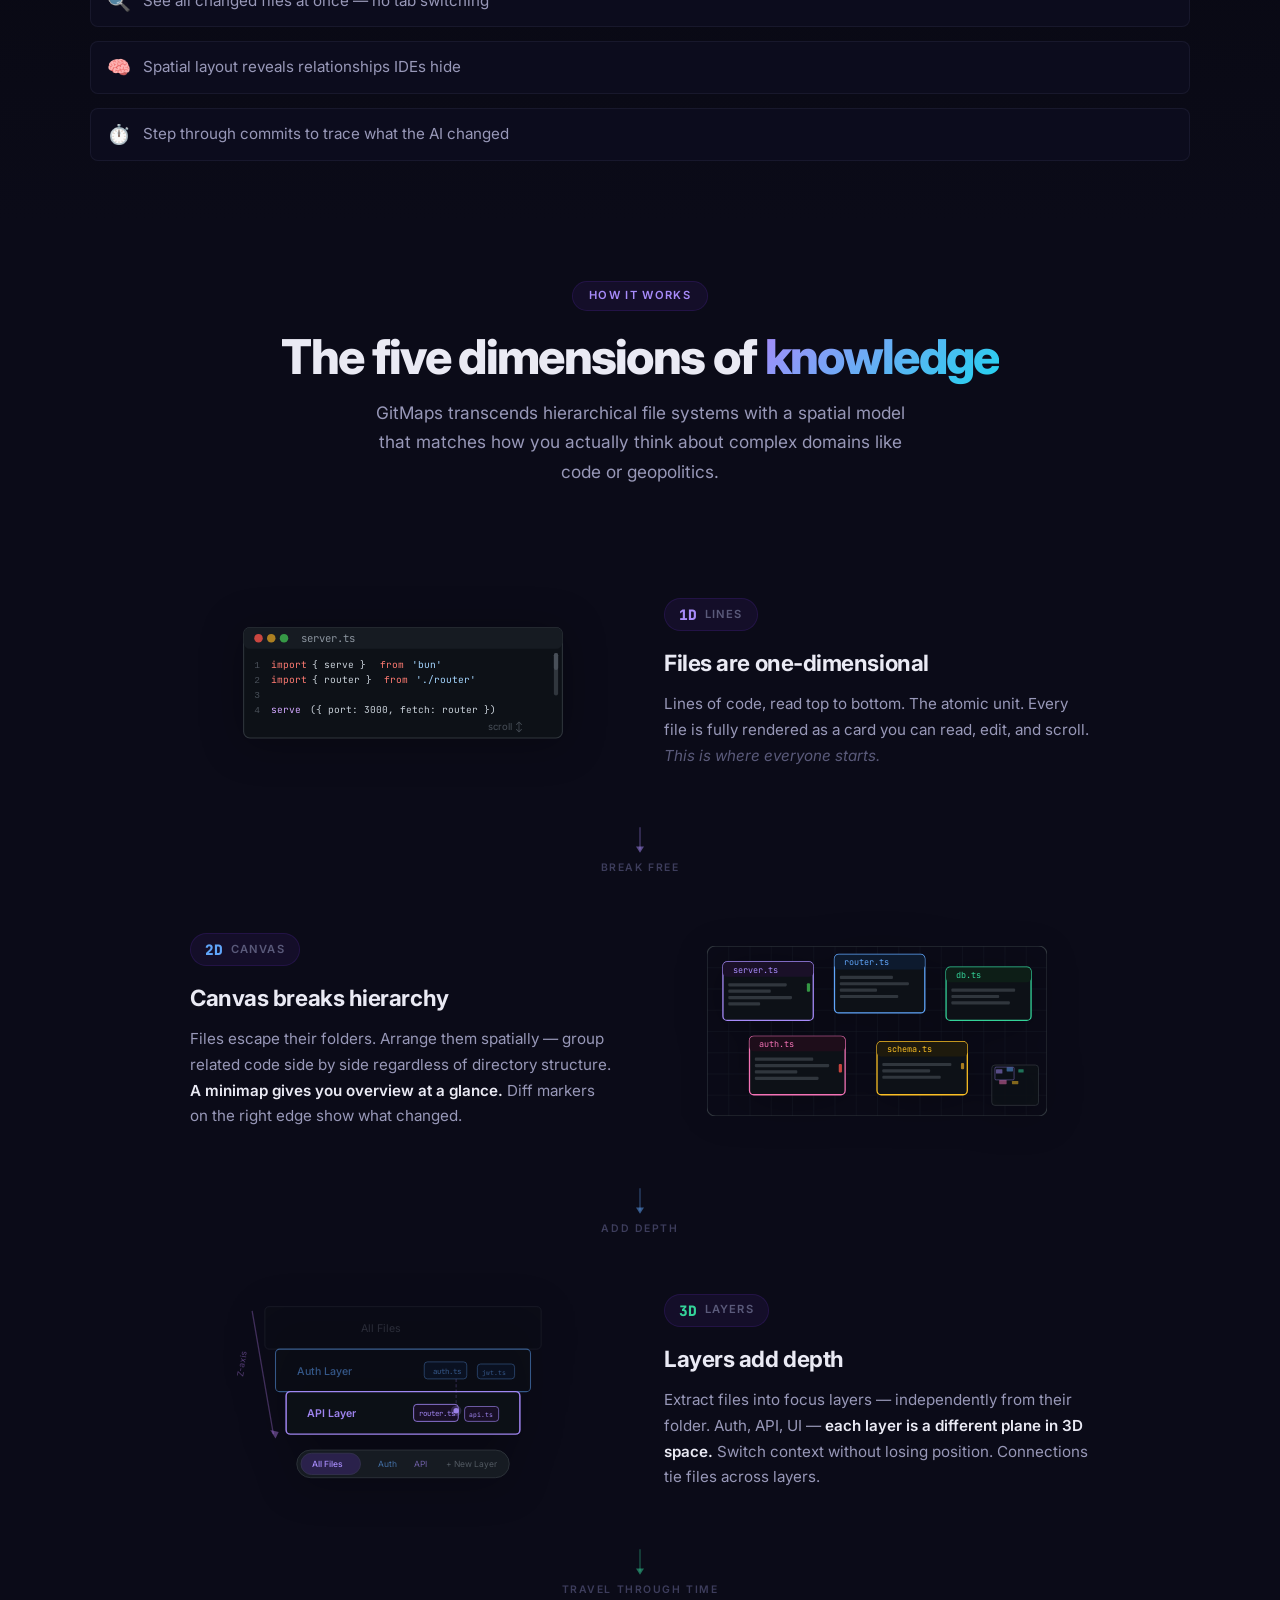
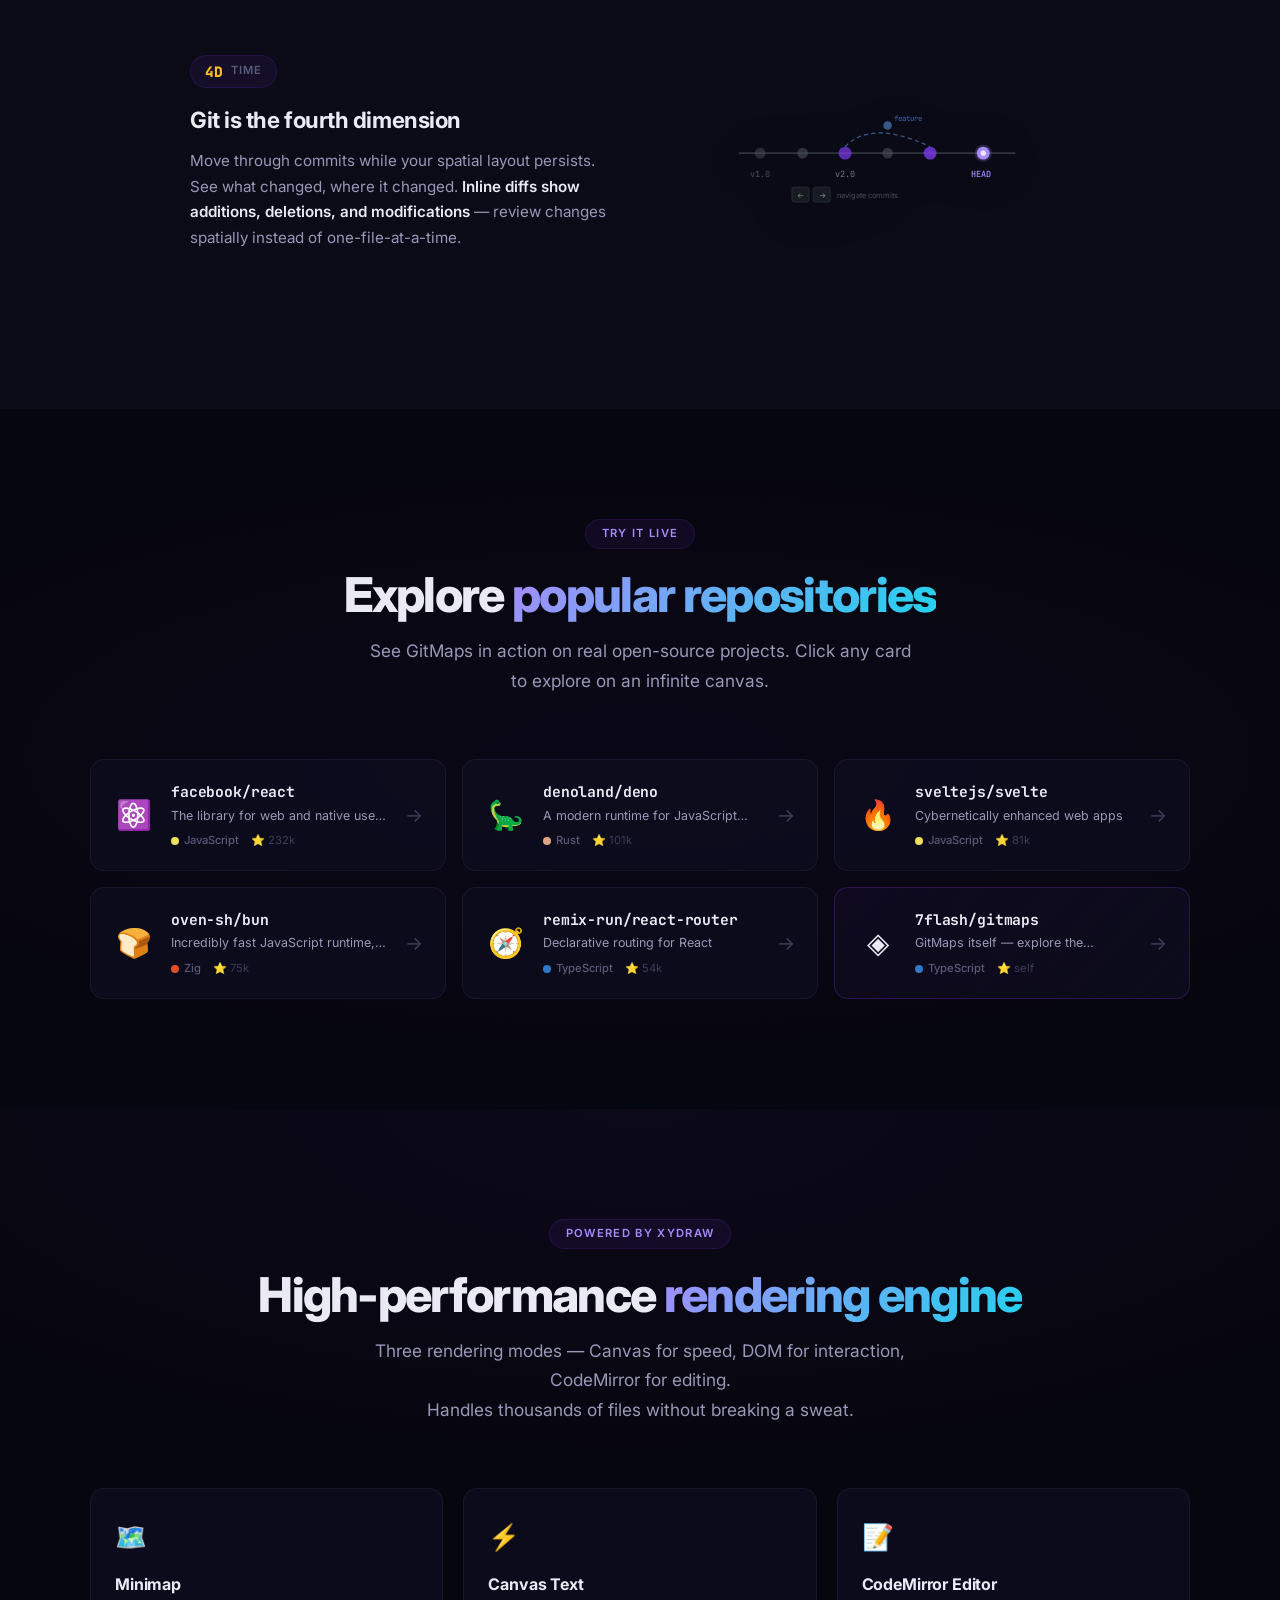
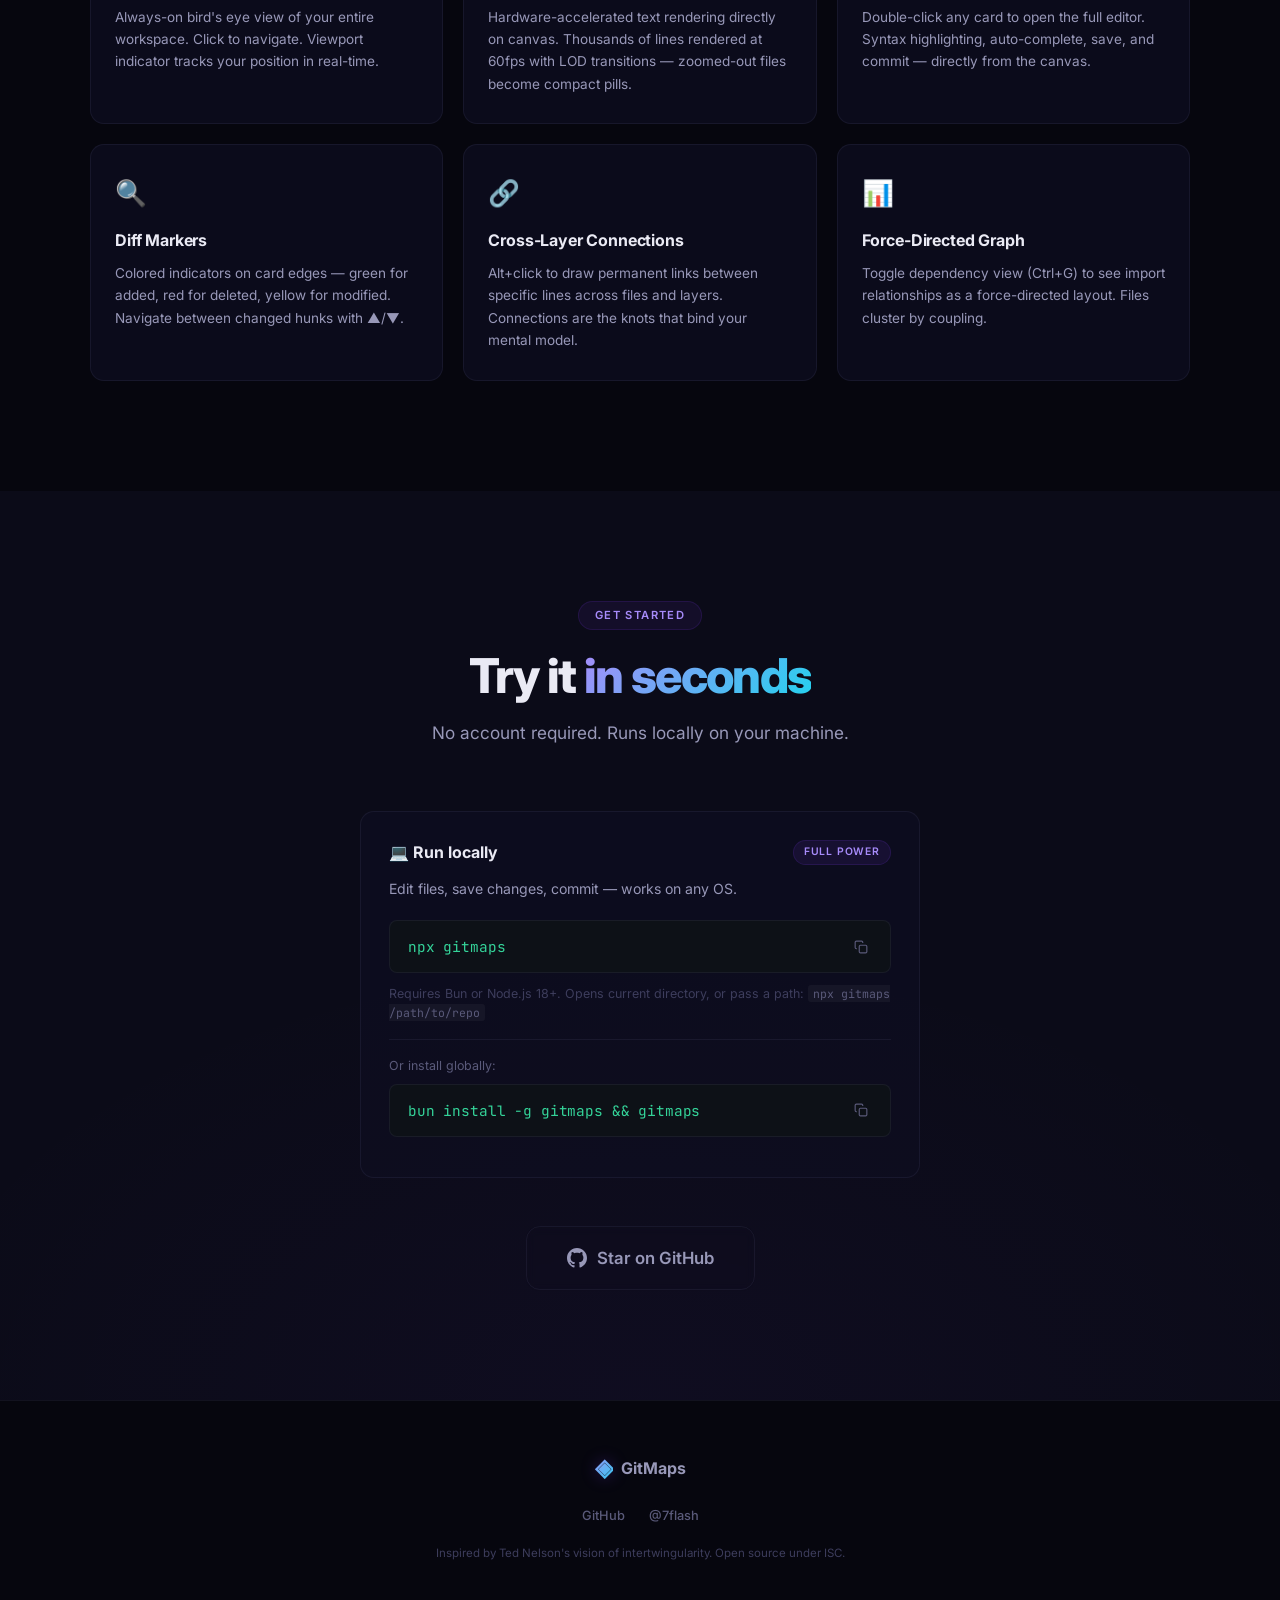
==== commit 2cddbf5b: "3" ====
--- a/index.html
+++ b/index.html
@@ -8,18 +8,16 @@
     <meta name="description"
         content="Transcend the file tree. GitMaps renders knowledge on an infinite canvas — with layers, time-travel, and a minimap to never lose context. The universal formula for effective knowledge exploration.">
     <!-- Open Graph -->
-    <meta property="og:type" content="website">
-    <meta property="og:title" content="GitMaps — Four Dimensions of Code">
+    <meta property="og:title" content="GitMaps — Five Dimensions of Knowledge">
     <meta property="og:description"
-        content="Your knowledge isn't a tree of files. It's a web of connections. GitMaps renders it on an infinite canvas — with layers, time-travel, and a minimap.">
+        content="Your knowledge isn't a tree of files. It's a web of connections. GitMaps renders it on an infinite canvas — with layers, time-travel, connections, and a minimap.">
     <meta property="og:image" content="https://gitmaps.xyz/hero.png">
     <meta property="og:url" content="https://gitmaps.xyz">
     <meta property="og:site_name" content="GitMaps">
     <!-- Twitter Card -->
-    <meta name="twitter:card" content="summary_large_image">
-    <meta name="twitter:title" content="GitMaps — Four Dimensions of Code">
+    <meta name="twitter:title" content="GitMaps — Five Dimensions of Knowledge">
     <meta name="twitter:description"
-        content="Transcend the file tree. Infinite canvas + layers + connections + time-travel. The universal formula for knowledge exploration.">
+        content="Transcend the file tree. Infinite canvas + layers + time-travel + connections. The universal formula for knowledge exploration.">
     <meta name="twitter:image" content="https://gitmaps.xyz/hero.png">
     <!-- Theme -->
     <meta name="theme-color" content="#0a0e1a">
@@ -80,12 +78,13 @@
                 Open Source · Spatial Code Explorer
             </div>
             <h1>
-                Your code has<br>
-                <span class="hero-accent">four dimensions.</span>
+                Knowledge has<br>
+                <span class="hero-accent">five dimensions.</span>
             </h1>
             <p class="hero-sub">
                 Transcend the file tree. GitMaps renders knowledge on an infinite canvas —<br>
-                with <strong>layers</strong>, <strong>time-travel</strong>, and a <strong>minimap</strong> to never lose
+                with <strong>layers</strong>, <strong>time-travel</strong>, <strong>connections</strong>, and a
+                <strong>minimap</strong> to never lose
                 context.<br>
                 <em>The universal formula for effective knowledge exploration.</em>
             </p>
@@ -151,9 +150,9 @@
         <div class="section-inner">
             <div class="section-header">
                 <span class="section-tag">How it works</span>
-                <h2>Four dimensions of <span class="text-gradient">code understanding</span></h2>
+                <h2>The five dimensions of <span class="text-gradient">knowledge</span></h2>
                 <p>GitMaps transcends hierarchical file systems with a spatial model that matches how you actually think
-                    about code.</p>
+                    about complex domains like code or geopolitics.</p>
             </div>
 
             <!-- Dimension Flow: Visual vertical progression -->
@@ -557,8 +556,8 @@
                     <span class="explore-arrow">→</span>
                 </a>
 
-                <a href="https://gitmaps.xyz/7flash/gitmaps" class="explore-card explore-card--self"
-                    target="_blank" rel="noopener">
+                <a href="https://gitmaps.xyz/7flash/gitmaps" class="explore-card explore-card--self" target="_blank"
+                    rel="noopener">
                     <div class="explore-card-icon">◈</div>
                     <div class="explore-card-body">
                         <h3>7flash/gitmaps</h3>
@@ -676,8 +675,7 @@
 
             <!-- GitHub star CTA -->
             <div class="install-github">
-                <a href="https://github.com/7flash/gitmaps" class="btn btn-ghost btn-lg" target="_blank"
-                    rel="noopener">
+                <a href="https://github.com/7flash/gitmaps" class="btn btn-ghost btn-lg" target="_blank" rel="noopener">
                     <svg width="20" height="20" viewBox="0 0 24 24" fill="currentColor">
                         <path
                             d="M12 0c-6.626 0-12 5.373-12 12 0 5.302 3.438 9.8 8.207 11.387.599.111.793-.261.793-.577v-2.234c-3.338.726-4.033-1.416-4.033-1.416-.546-1.387-1.333-1.756-1.333-1.756-1.089-.745.083-.729.083-.729 1.205.084 1.839 1.237 1.839 1.237 1.07 1.834 2.807 1.304 3.492.997.107-.775.418-1.305.762-1.604-2.665-.305-5.467-1.334-5.467-5.931 0-1.311.469-2.381 1.236-3.221-.124-.303-.535-1.524.117-3.176 0 0 1.008-.322 3.301 1.23.957-.266 1.983-.399 3.003-.404 1.02.005 2.047.138 3.006.404 2.291-1.552 3.297-1.23 3.297-1.23.653 1.653.242 2.874.118 3.176.77.84 1.235 1.911 1.235 3.221 0 4.609-2.807 5.624-5.479 5.921.43.372.823 1.102.823 2.222v3.293c0 .319.192.694.801.576 4.765-1.589 8.199-6.086 8.199-11.386 0-6.627-5.373-12-12-12z" />
